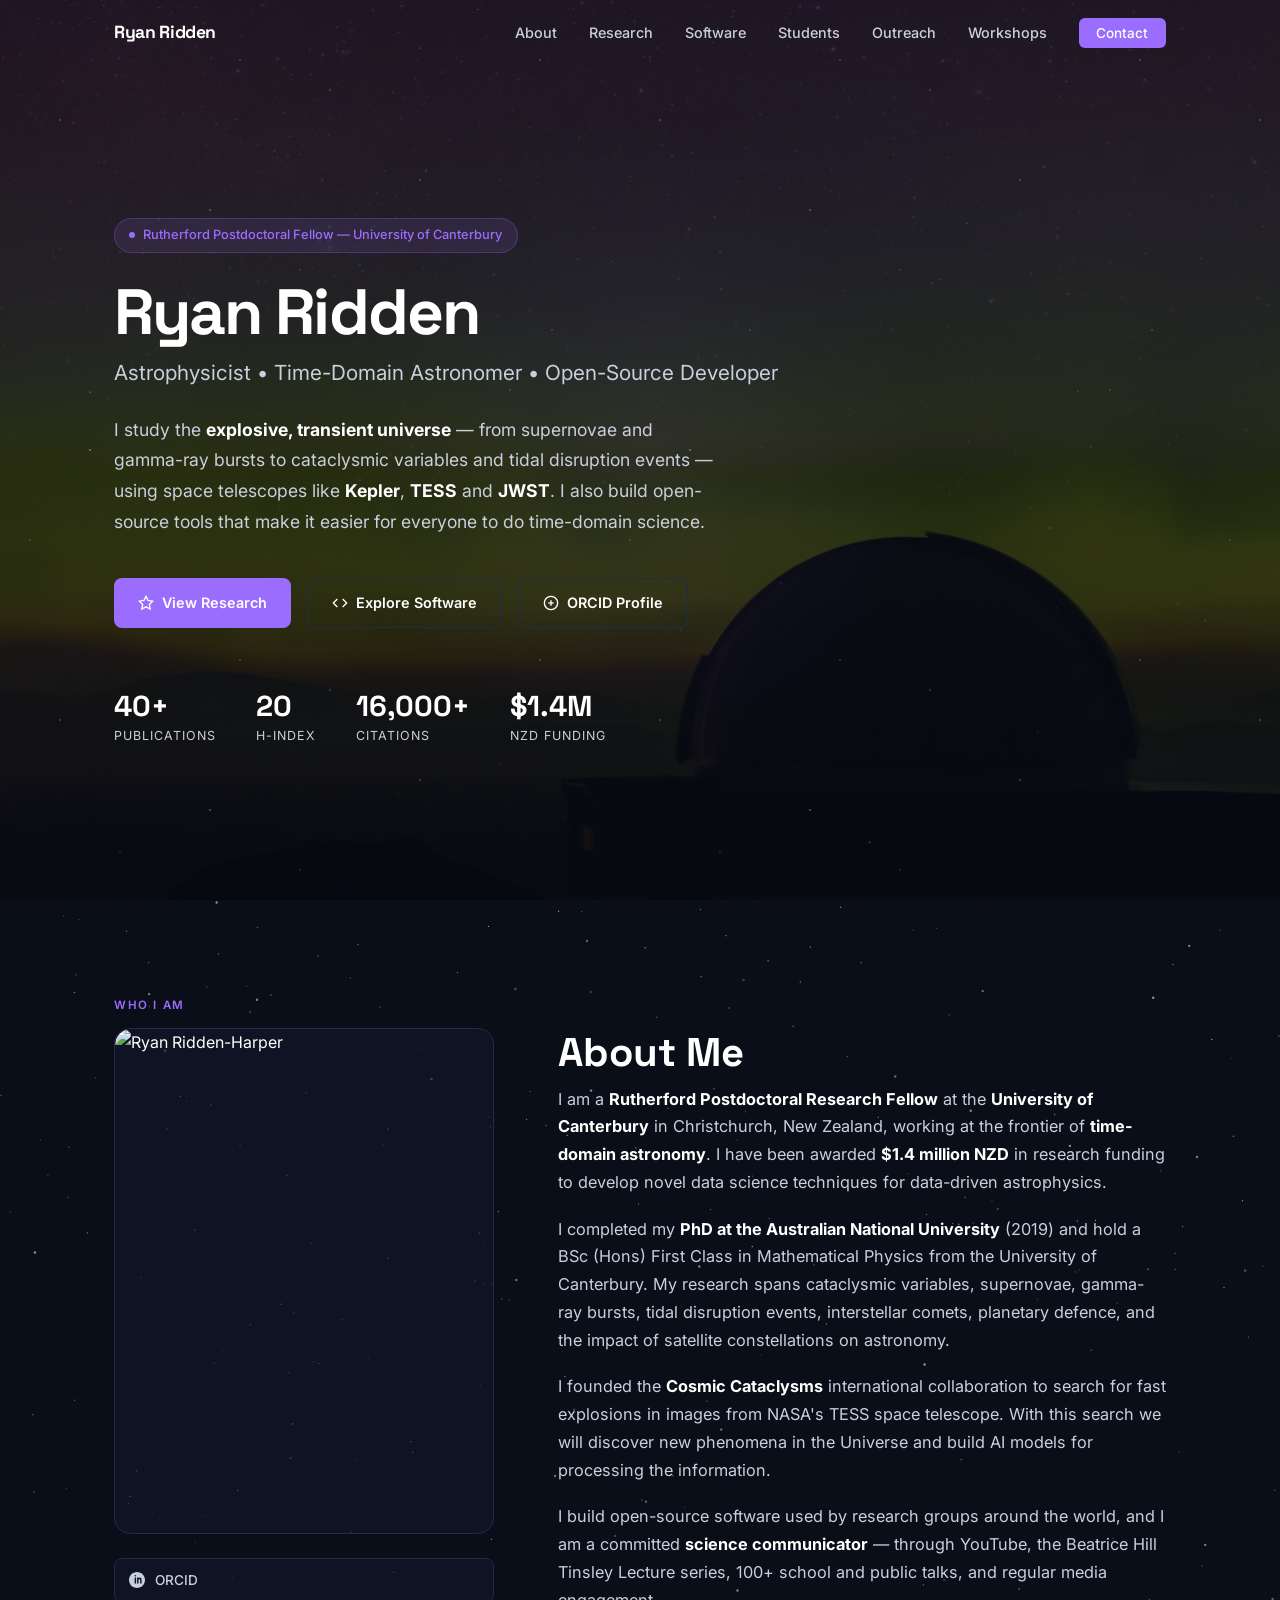
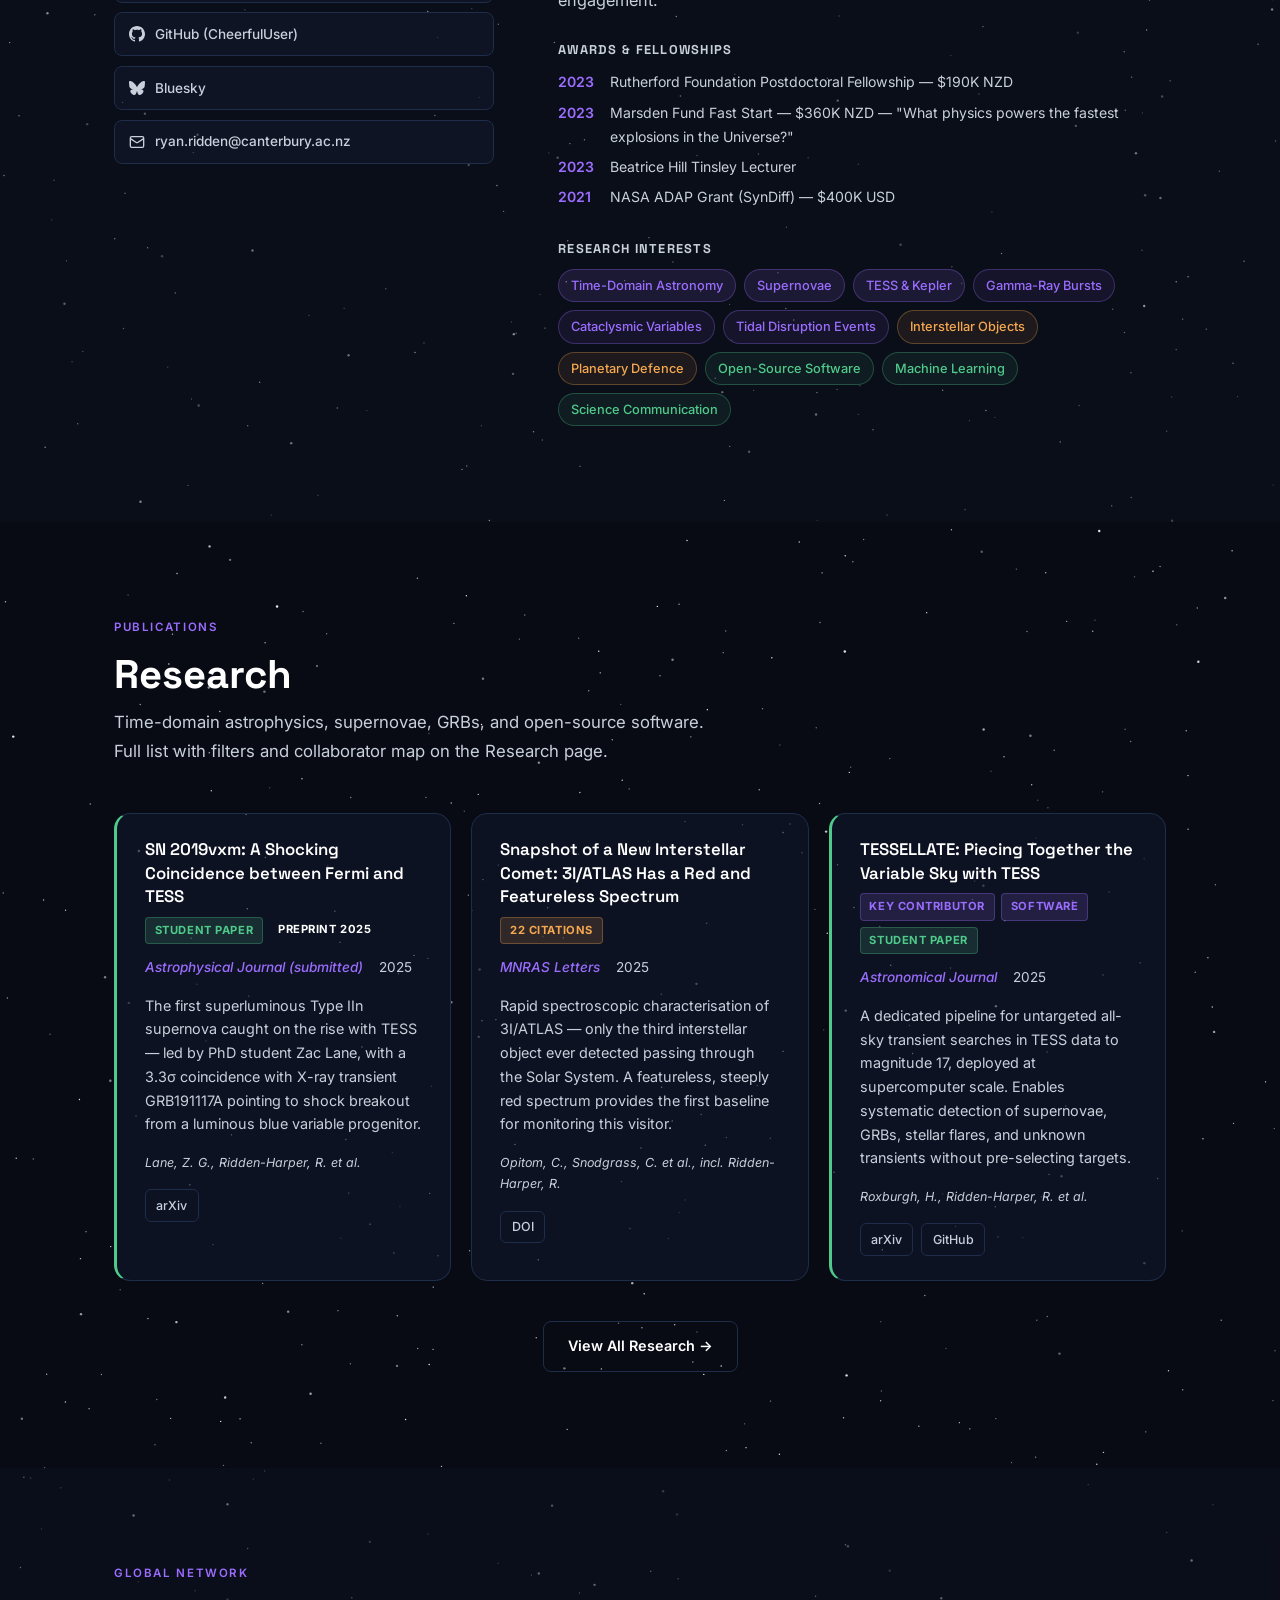
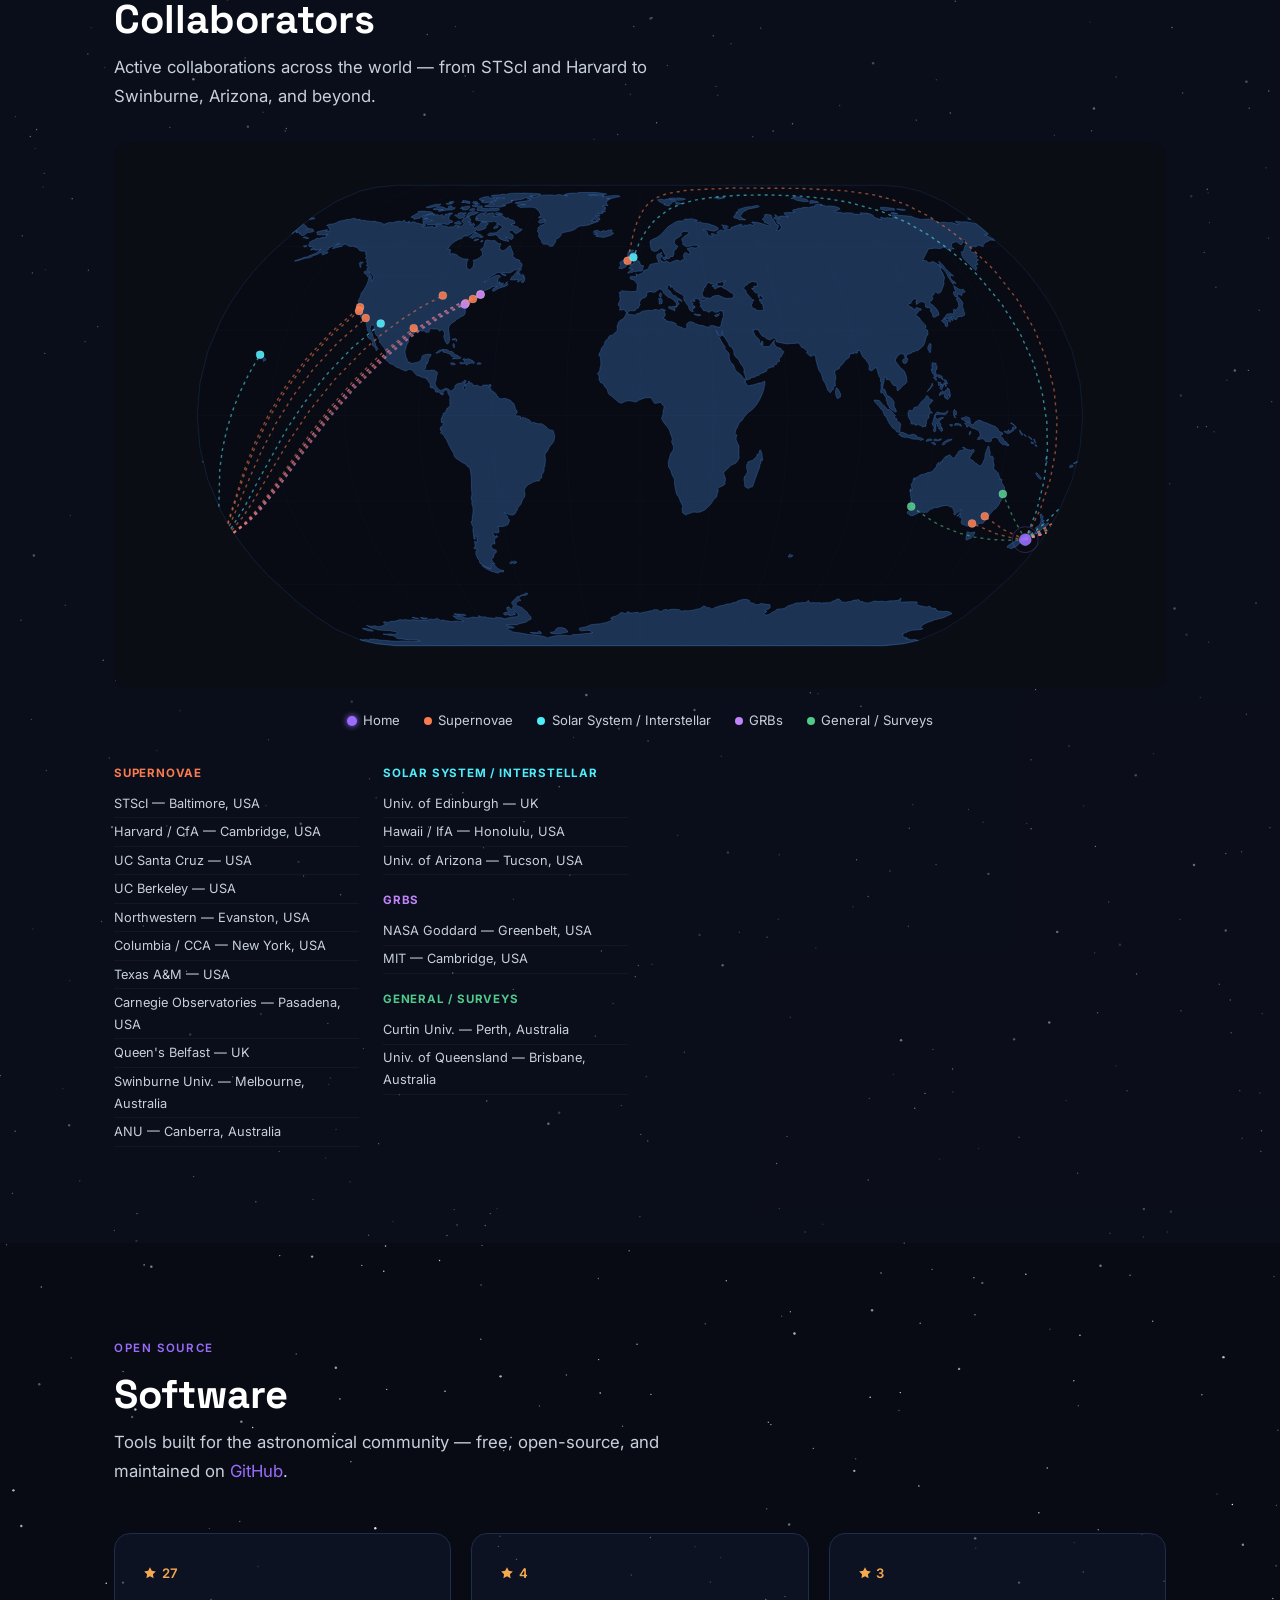
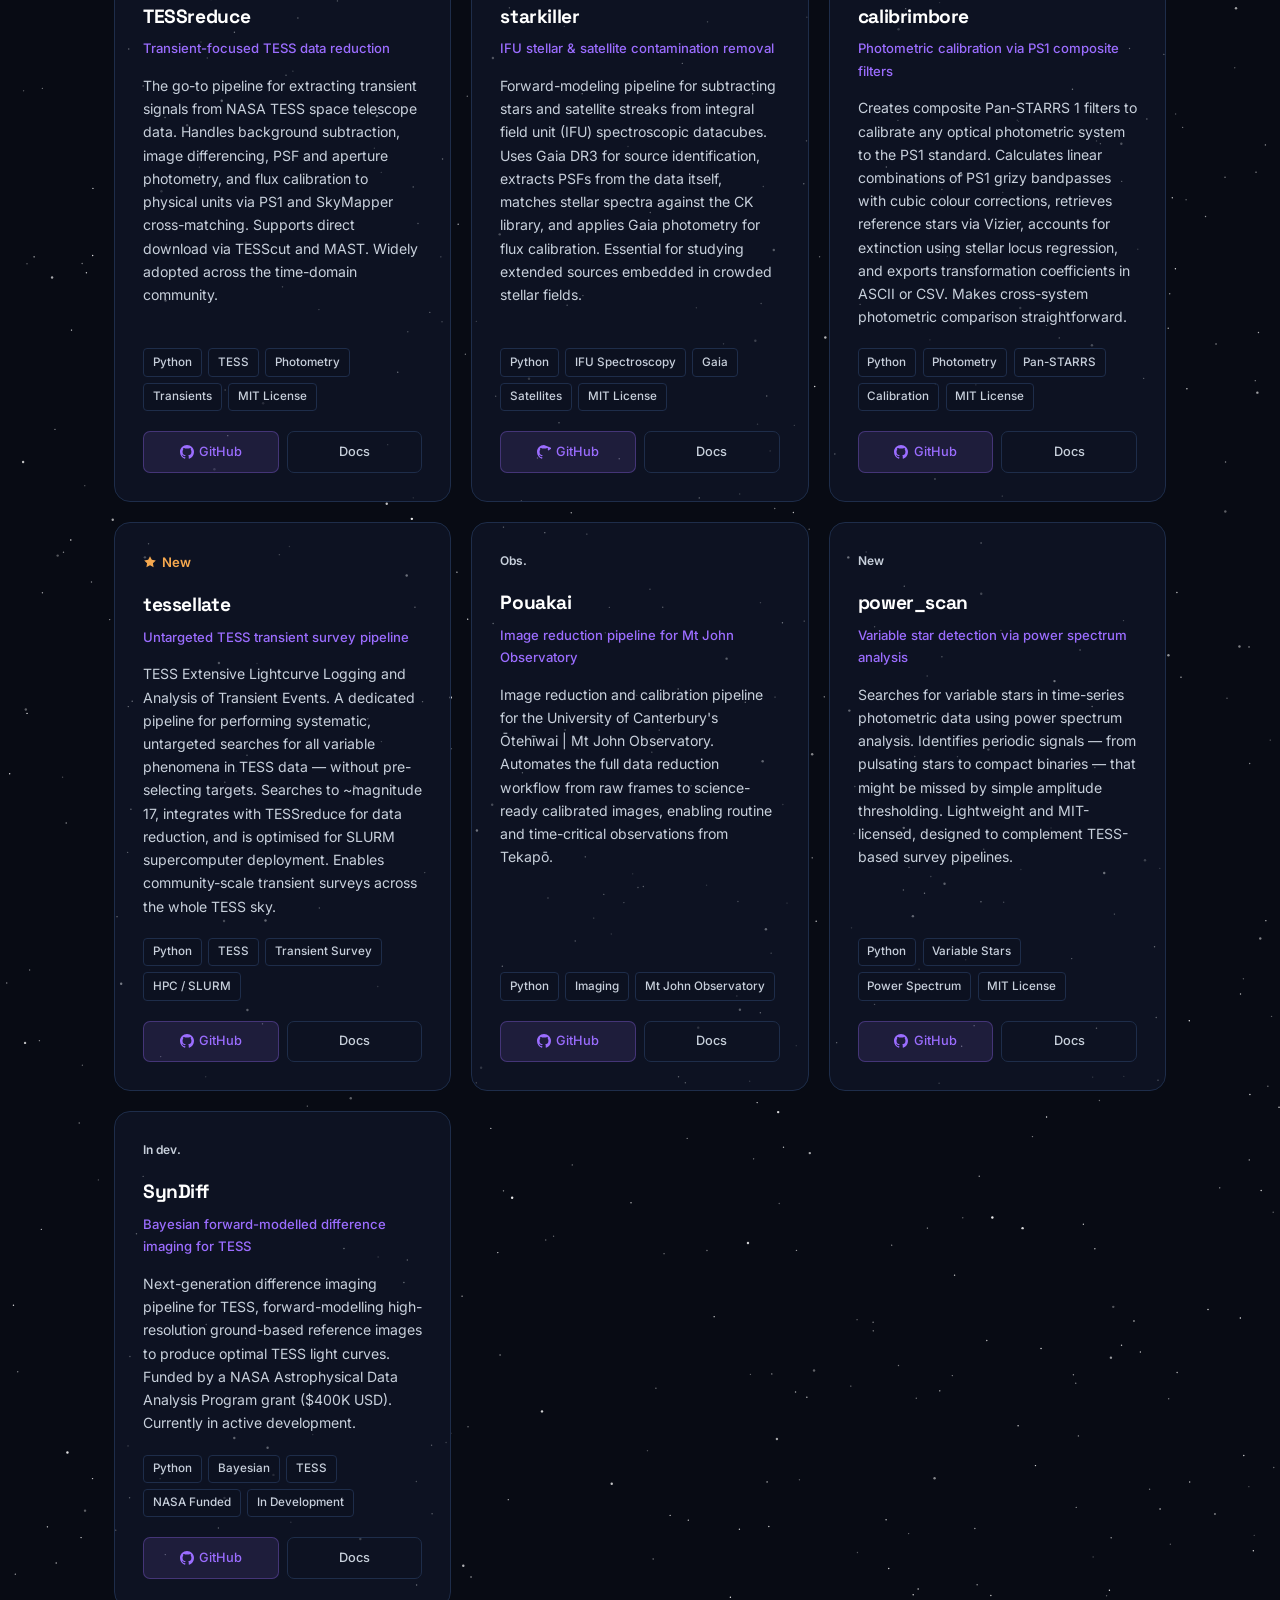
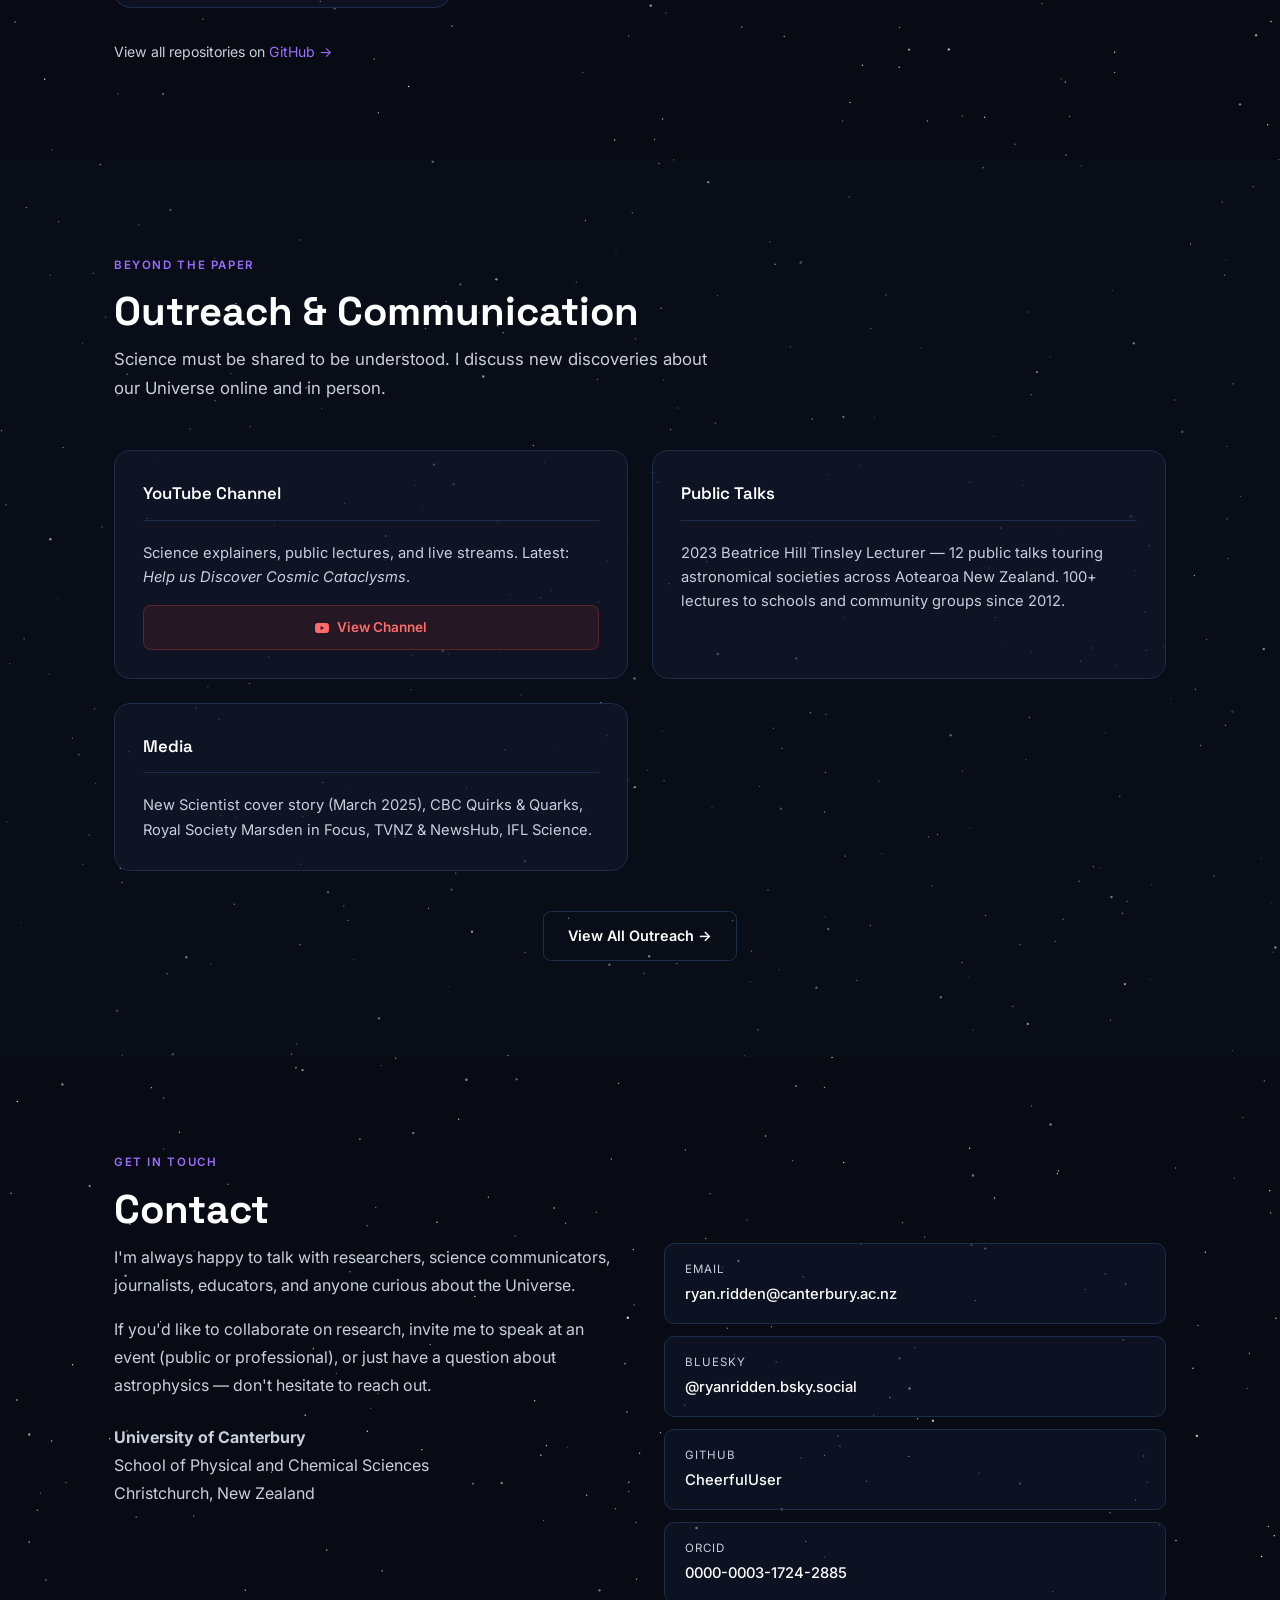
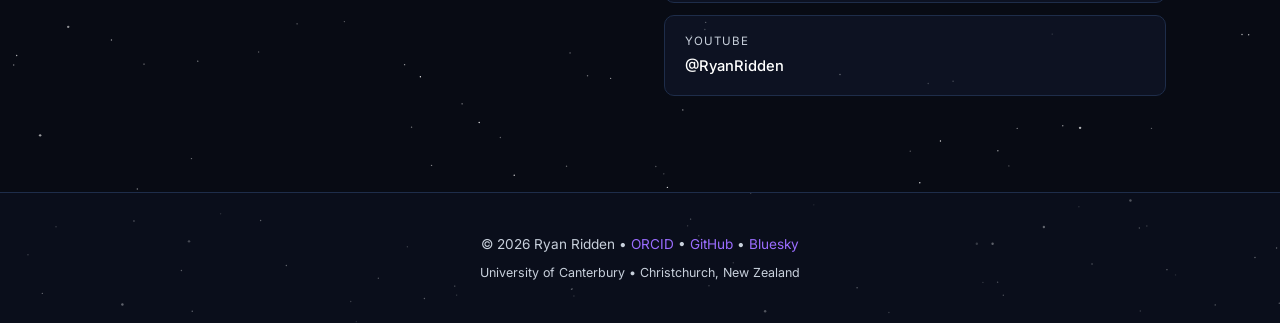
==== index.html @ 6bbf151e "update path for tessellate" ====
<!DOCTYPE html>
<html lang="en">
<head>
    <meta charset="UTF-8">
    <meta name="viewport" content="width=device-width, initial-scale=1.0">
    <meta name="description" content="Ryan Ridden — Astrophysicist at the University of Canterbury specialising in time-domain astronomy, supernovae, and open-source astronomical software.">
    <title>Ryan Ridden | Astrophysicist</title>
    <link rel="preconnect" href="https://fonts.googleapis.com">
    <link rel="preconnect" href="https://fonts.gstatic.com" crossorigin>
    <link href="https://fonts.googleapis.com/css2?family=Inter:wght@300;400;500;600;700&family=Space+Grotesk:wght@400;500;600;700&display=swap" rel="stylesheet">
    <link rel="stylesheet" href="css/style.css">
</head>
<body>

<!-- ======================================================
     NAVIGATION
====================================================== -->
<nav id="navbar">
    <div class="nav-inner">
        <a href="#hero" class="nav-logo">Ryan <span>Ridden</span></a>
        <ul class="nav-links" id="navLinks">
            <li><a href="#about">About</a></li>
            <li><a href="research.html">Research</a></li>
            <li><a href="#software">Software</a></li>
            <li><a href="students.html">Students</a></li>
            <li><a href="outreach.html">Outreach</a></li>
            <li><a href="workshops.html">Workshops</a></li>
            <li><a href="#contact" class="nav-cta">Contact</a></li>
        </ul>
        <button class="nav-toggle" id="navToggle" aria-label="Toggle menu">
            <span></span><span></span><span></span>
        </button>
    </div>
</nav>

<!-- ======================================================
     HERO
====================================================== -->
<section id="hero">
    <div class="hero-bg-image" style="background-image:url('assets/DSC_0866.jpg');"></div>
    <div class="stars"></div>
    <div class="hero-glow"></div>
    <div class="hero-content container">
        <div class="hero-badge">Rutherford Postdoctoral Fellow &mdash; University of Canterbury</div>
        <h1 class="hero-name">Ryan <span class="highlight">Ridden</span></h1>
        <p class="hero-title">Astrophysicist &bull; Time-Domain Astronomer &bull; Open-Source Developer</p>
        <p class="hero-description">
            I study the <strong>explosive, transient universe</strong> — from supernovae and gamma-ray bursts
            to cataclysmic variables and tidal disruption events — using space telescopes like
            <strong>Kepler</strong>, <strong>TESS</strong> and <strong>JWST</strong>. I also build open-source tools that make
            it easier for everyone to do time-domain science.
        </p>
        <div class="hero-actions">
            <a href="research.html" class="btn btn-primary">
                <svg width="16" height="16" viewBox="0 0 24 24" fill="none" stroke="currentColor" stroke-width="2"><path d="M12 2l3.09 6.26L22 9.27l-5 4.87 1.18 6.88L12 17.77l-6.18 3.25L7 14.14 2 9.27l6.91-1.01L12 2z"/></svg>
                View Research
            </a>
            <a href="#software" class="btn btn-outline">
                <svg width="16" height="16" viewBox="0 0 24 24" fill="none" stroke="currentColor" stroke-width="2"><polyline points="16 18 22 12 16 6"/><polyline points="8 6 2 12 8 18"/></svg>
                Explore Software
            </a>
            <a href="https://orcid.org/0000-0003-1724-2885" target="_blank" rel="noopener" class="btn btn-outline">
                <svg width="16" height="16" viewBox="0 0 24 24" fill="none" stroke="currentColor" stroke-width="2"><circle cx="12" cy="12" r="10"/><line x1="12" y1="8" x2="12" y2="16"/><line x1="8" y1="12" x2="16" y2="12"/></svg>
                ORCID Profile
            </a>
        </div>
        <div class="hero-stats">
            <div class="stat">
                <span class="stat-value">40+</span>
                <span class="stat-label">Publications</span>
            </div>
            <div class="stat">
                <span class="stat-value">20</span>
                <span class="stat-label">h-index</span>
            </div>
            <div class="stat">
                <span class="stat-value">16,000+</span>
                <span class="stat-label">Citations</span>
            </div>
            <div class="stat">
                <span class="stat-value">$1.4M</span>
                <span class="stat-label">NZD Funding</span>
            </div>
        </div>
    </div>
</section>

<!-- ======================================================
     ABOUT
====================================================== -->
<section id="about">
    <div class="container">
        <div class="section-label">Who I Am</div>
        <div class="about-grid">
            <div class="about-photo-block">
                <div class="about-photo">
                    <img src="assets/ryan.jpg" alt="Ryan Ridden-Harper">
                </div>
                <div class="about-links">
                    <a href="https://orcid.org/0000-0003-1724-2885" target="_blank" rel="noopener" class="about-link">
                        <svg width="16" height="16" viewBox="0 0 24 24" fill="currentColor"><path d="M12 0C5.372 0 0 5.372 0 12s5.372 12 12 12 12-5.372 12-12S18.628 0 12 0zm-1.374 17.188H8.462V8.25h2.164v8.938zm-1.082-10.29c-.692 0-1.254-.562-1.254-1.254s.562-1.254 1.254-1.254 1.254.562 1.254 1.254-.562 1.254-1.254 1.254zm9.33 10.29h-2.163V12.75c0-.808-.016-1.848-1.126-1.848-1.127 0-1.3.88-1.3 1.788v4.498h-2.163V8.25h2.077v1.22h.03c.289-.547.997-1.124 2.051-1.124 2.194 0 2.598 1.445 2.598 3.324v5.518z"/></svg>
                        ORCID
                    </a>
                    <a href="https://github.com/CheerfulUser" target="_blank" rel="noopener" class="about-link">
                        <svg width="16" height="16" viewBox="0 0 24 24" fill="currentColor"><path d="M12 0C5.37 0 0 5.37 0 12c0 5.3 3.438 9.8 8.205 11.387.6.113.82-.258.82-.577 0-.285-.01-1.04-.015-2.04-3.338.724-4.042-1.61-4.042-1.61-.546-1.387-1.333-1.756-1.333-1.756-1.09-.745.083-.729.083-.729 1.205.084 1.838 1.236 1.838 1.236 1.07 1.835 2.809 1.305 3.495.998.108-.776.417-1.305.76-1.605-2.665-.3-5.466-1.332-5.466-5.93 0-1.31.465-2.38 1.235-3.22-.135-.303-.54-1.523.105-3.176 0 0 1.005-.322 3.3 1.23.96-.267 1.98-.399 3-.405 1.02.006 2.04.138 3 .405 2.28-1.552 3.285-1.23 3.285-1.23.645 1.653.24 2.873.12 3.176.765.84 1.23 1.91 1.23 3.22 0 4.61-2.805 5.625-5.475 5.92.42.36.81 1.096.81 2.22 0 1.606-.015 2.896-.015 3.286 0 .315.21.69.825.57C20.565 21.795 24 17.295 24 12c0-6.63-5.37-12-12-12z"/></svg>
                        GitHub (CheerfulUser)
                    </a>
                    <a href="https://bsky.app/profile/ryanridden.bsky.social" target="_blank" rel="noopener" class="about-link">
                        <svg width="16" height="16" viewBox="0 0 24 24" fill="currentColor"><path d="M12 10.8c-1.087-2.114-4.046-6.053-6.798-7.995C2.566.944 1.561 1.266.902 1.565.139 1.908 0 3.08 0 3.768c0 .69.378 5.65.624 6.479.815 2.736 3.713 3.66 6.383 3.364.136-.02.275-.039.415-.056-.138.022-.276.04-.415.056-3.912.58-7.387 2.005-2.83 7.078 5.013 5.19 6.87-1.113 7.823-4.308.953 3.195 2.05 9.271 7.733 4.308 4.267-4.308 1.172-6.498-2.74-7.078a8.741 8.741 0 0 1-.415-.056c.14.017.279.036.415.056 2.67.297 5.568-.628 6.383-3.364.246-.828.624-5.79.624-6.478 0-.69-.139-1.861-.902-2.204-.659-.298-1.664-.62-4.3 1.24C16.046 4.748 13.087 8.687 12 10.8z"/></svg>
                        Bluesky
                    </a>
                    <a href="mailto:ryan.ridden@canterbury.ac.nz" class="about-link">
                        <svg width="16" height="16" viewBox="0 0 24 24" fill="none" stroke="currentColor" stroke-width="2"><rect x="2" y="4" width="20" height="16" rx="2"/><path d="m22 7-8.97 5.7a1.94 1.94 0 0 1-2.06 0L2 7"/></svg>
                        ryan.ridden@canterbury.ac.nz
                    </a>
                </div>
            </div>

            <div class="about-bio">
                <h2 class="section-title">About Me</h2>
                <p>
                    I am a <strong>Rutherford Postdoctoral Research Fellow</strong> at the
                    <strong>University of Canterbury</strong> in Christchurch, New Zealand, working at the frontier of
                    <strong>time-domain astronomy</strong>. I have been awarded <strong>$1.4 million NZD</strong> in
                    research funding to develop novel data science techniques for data-driven astrophysics.
                </p>
                <p>
                    I completed my <strong>PhD at the Australian National University</strong> (2019) and hold a
                    BSc (Hons) First Class in Mathematical Physics from the University of Canterbury.
                    My research spans cataclysmic variables, supernovae, gamma-ray bursts, tidal disruption events,
                    interstellar comets, planetary defence, and the impact of satellite constellations on astronomy.
                </p>
                <p>
                    I founded the <strong>Cosmic Cataclysms</strong> international collaboration to search for fast explosions in images from NASA's TESS space telescope. With this search we will discover new phenomena in the Universe and build AI models for processing the information.
                </p>
                <p>
                    I build open-source software used by research groups around the world, and I am a committed
                    <strong>science communicator</strong> — through YouTube, the Beatrice Hill Tinsley Lecture series,
                    100+ school and public talks, and regular media engagement.
                </p>

                <div class="about-awards" style="margin-top:1.75rem; margin-bottom:1.75rem;">
                    <h3 style="font-size:0.8rem; text-transform:uppercase; letter-spacing:0.1em; color:var(--muted); margin-bottom:0.75rem;">Awards &amp; Fellowships</h3>
                    <div style="display:flex; flex-direction:column; gap:0.4rem;">
                        <div style="display:flex; gap:0.75rem; align-items:baseline; font-size:0.88rem;">
                            <span style="color:var(--accent); font-weight:600; min-width:2.5rem;">2023</span>
                            <span style="color:var(--muted);">Rutherford Foundation Postdoctoral Fellowship &mdash; $190K NZD</span>
                        </div>
                        <div style="display:flex; gap:0.75rem; align-items:baseline; font-size:0.88rem;">
                            <span style="color:var(--accent); font-weight:600; min-width:2.5rem;">2023</span>
                            <span style="color:var(--muted);">Marsden Fund Fast Start &mdash; $360K NZD &mdash; "What physics powers the fastest explosions in the Universe?"</span>
                        </div>
                        <div style="display:flex; gap:0.75rem; align-items:baseline; font-size:0.88rem;">
                            <span style="color:var(--accent); font-weight:600; min-width:2.5rem;">2023</span>
                            <span style="color:var(--muted);">Beatrice Hill Tinsley Lecturer</span>
                        </div>
                        <div style="display:flex; gap:0.75rem; align-items:baseline; font-size:0.88rem;">
                            <span style="color:var(--accent); font-weight:600; min-width:2.5rem;">2021</span>
                            <span style="color:var(--muted);">NASA ADAP Grant (SynDiff) &mdash; $400K USD</span>
                        </div>
                    </div>
                </div>

                <div class="about-interests">
                    <h3>Research Interests</h3>
                    <div class="tags">
                        <span class="tag tag-blue">Time-Domain Astronomy</span>
                        <span class="tag tag-blue">Supernovae</span>
                        <span class="tag tag-blue">TESS &amp; Kepler</span>
                        <span class="tag tag-purple">Gamma-Ray Bursts</span>
                        <span class="tag tag-purple">Cataclysmic Variables</span>
                        <span class="tag tag-purple">Tidal Disruption Events</span>
                        <span class="tag tag-gold">Interstellar Objects</span>
                        <span class="tag tag-gold">Planetary Defence</span>
                        <span class="tag tag-green">Open-Source Software</span>
                        <span class="tag tag-green">Machine Learning</span>
                        <span class="tag tag-green">Science Communication</span>
                    </div>
                </div>
            </div>
        </div>
    </div>
</section>

<!-- ======================================================
     RESEARCH
====================================================== -->
<section id="research">
    <div class="container">
        <div class="section-label">Publications</div>
        <h2 class="section-title">Research</h2>
        <p class="section-subtitle">
            Time-domain astrophysics, supernovae, GRBs, and open-source software.
            Full list with filters and collaborator map on the Research page.
        </p>

        <div class="recent-pub-teaser">

            <!-- SN 2019vxm -->
            <div class="pub-card" data-category="supernovae grb student" data-year="2025" data-citations="0" data-journal="Astrophysical Journal" data-student="true">
                <div class="pub-header">
                    <h3 class="pub-title">SN 2019vxm: A Shocking Coincidence between Fermi and TESS</h3>
                    <div class="pub-badges">
                        <span class="badge badge-student">Student Paper</span>
                        <span class="badge badge-new">Preprint 2025</span>
                    </div>
                </div>
                <div class="pub-meta">
                    <span class="pub-journal">Astrophysical Journal (submitted)</span>
                    <span class="pub-year">2025</span>
                </div>
                <p class="pub-summary">The first superluminous Type IIn supernova caught on the rise with TESS — led by PhD student Zac Lane, with a 3.3&sigma; coincidence with X-ray transient GRB191117A pointing to shock breakout from a luminous blue variable progenitor.</p>
                <div class="pub-footer">
                    <span class="pub-authors">Lane, Z. G., Ridden-Harper, R. et al.</span>
                    <div class="pub-links"><a href="https://arxiv.org/abs/2511.15975" target="_blank" rel="noopener" class="pub-link">arXiv</a></div>
                </div>
            </div>

            <!-- 3I/ATLAS -->
            <div class="pub-card" data-category="solar-system" data-year="2025" data-citations="22" data-journal="Monthly Notices of the Royal Astronomical Society Letters">
                <div class="pub-header">
                    <h3 class="pub-title">Snapshot of a New Interstellar Comet: 3I/ATLAS Has a Red and Featureless Spectrum</h3>
                    <div class="pub-badges"><span class="badge badge-hot">22 Citations</span></div>
                </div>
                <div class="pub-meta">
                    <span class="pub-journal">MNRAS Letters</span>
                    <span class="pub-year">2025</span>
                </div>
                <p class="pub-summary">Rapid spectroscopic characterisation of 3I/ATLAS — only the third interstellar object ever detected passing through the Solar System. A featureless, steeply red spectrum provides the first baseline for monitoring this visitor.</p>
                <div class="pub-footer">
                    <span class="pub-authors">Opitom, C., Snodgrass, C. et al., incl. Ridden-Harper, R.</span>
                    <div class="pub-links"><a href="https://doi.org/10.1093/mnrasl/slaf085" target="_blank" rel="noopener" class="pub-link">DOI</a></div>
                </div>
            </div>

            <!-- TESSELLATE -->
            <div class="pub-card" data-category="software lead student" data-year="2025" data-citations="1" data-journal="Astronomical Journal" data-student="true">
                <div class="pub-header">
                    <h3 class="pub-title">TESSELLATE: Piecing Together the Variable Sky with TESS</h3>
                    <div class="pub-badges">
                        <span class="badge badge-lead">Key Contributor</span>
                        <span class="badge badge-software">Software</span>
                        <span class="badge badge-student">Student Paper</span>
                    </div>
                </div>
                <div class="pub-meta">
                    <span class="pub-journal">Astronomical Journal</span>
                    <span class="pub-year">2025</span>
                </div>
                <p class="pub-summary">A dedicated pipeline for untargeted all-sky transient searches in TESS data to magnitude 17, deployed at supercomputer scale. Enables systematic detection of supernovae, GRBs, stellar flares, and unknown transients without pre-selecting targets.</p>
                <div class="pub-footer">
                    <span class="pub-authors">Roxburgh, H., Ridden-Harper, R. et al.</span>
                    <div class="pub-links">
                        <a href="https://arxiv.org/abs/2501.07492" target="_blank" rel="noopener" class="pub-link">arXiv</a>
                        <a href="https://github.com/rhoxu/TESSELLATE" target="_blank" rel="noopener" class="pub-link">GitHub</a>
                    </div>
                </div>
            </div>

        </div>

        <div style="text-align:center; margin-top:2.5rem;">
            <a href="research.html" class="btn btn-outline">
                View All Research &rarr;
            </a>
        </div>
    </div>
</section>

<!-- ======================================================
     COLLABORATOR MAP
====================================================== -->
<section id="collaborators" style="background: var(--surface);">
    <div class="container">
        <div class="section-label">Global Network</div>
        <h2 class="section-title">Collaborators</h2>
        <p class="section-subtitle" style="margin-bottom:2rem;">
            Active collaborations across the world — from STScI and Harvard to Swinburne, Arizona, and beyond.
        </p>
        <div class="collab-map-wrap">
            <svg id="collabMap" style="width:100%; height:auto; display:block; border-radius:var(--radius-lg); background:var(--bg);"></svg>
        </div>
        <!-- Legend -->
        <div class="collab-legend" style="display:flex; flex-wrap:wrap; gap:0.6rem 1.5rem; margin-top:1.25rem; justify-content:center;">
            <span style="display:flex; align-items:center; gap:0.4rem; font-size:0.82rem; color:var(--muted);">
                <span style="width:10px; height:10px; border-radius:50%; background:#9b6dff; display:inline-block; box-shadow:0 0 6px #9b6dff;"></span> Home
            </span>
            <span style="display:flex; align-items:center; gap:0.4rem; font-size:0.82rem; color:var(--muted);">
                <span style="width:8px; height:8px; border-radius:50%; background:#f97b4f; display:inline-block;"></span> Supernovae
            </span>
            <span style="display:flex; align-items:center; gap:0.4rem; font-size:0.82rem; color:var(--muted);">
                <span style="width:8px; height:8px; border-radius:50%; background:#4fecf9; display:inline-block;"></span> Solar System / Interstellar
            </span>
            <span style="display:flex; align-items:center; gap:0.4rem; font-size:0.82rem; color:var(--muted);">
                <span style="width:8px; height:8px; border-radius:50%; background:#c084fc; display:inline-block;"></span> GRBs
            </span>
            <span style="display:flex; align-items:center; gap:0.4rem; font-size:0.82rem; color:var(--muted);">
                <span style="width:8px; height:8px; border-radius:50%; background:#4fca8b; display:inline-block;"></span> General / Surveys
            </span>
        </div>

        <!-- Institution list -->
        <div class="collab-inst-grid" style="margin-top:2rem; display:grid; grid-template-columns:repeat(auto-fill,minmax(220px,1fr)); gap:0.5rem 1.5rem;">
            <div class="collab-inst-group">
                <div class="collab-inst-heading" style="color:#f97b4f;">Supernovae</div>
                <ul class="collab-inst-list">
                    <li>STScI &mdash; Baltimore, USA</li>
                    <li>Harvard / CfA &mdash; Cambridge, USA</li>
                    <li>UC Santa Cruz &mdash; USA</li>
                    <li>UC Berkeley &mdash; USA</li>
                    <li>Northwestern &mdash; Evanston, USA</li>
                    <li>Columbia / CCA &mdash; New York, USA</li>
                    <li>Texas A&amp;M &mdash; USA</li>
                    <li>Carnegie Observatories &mdash; Pasadena, USA</li>
                    <li>Queen's Belfast &mdash; UK</li>
                    <li>Swinburne Univ. &mdash; Melbourne, Australia</li>
                    <li>ANU &mdash; Canberra, Australia</li>
                </ul>
            </div>
            <div class="collab-inst-group">
                <div class="collab-inst-heading" style="color:#4fecf9;">Solar System / Interstellar</div>
                <ul class="collab-inst-list">
                    <li>Univ. of Edinburgh &mdash; UK</li>
                    <li>Hawaii / IfA &mdash; Honolulu, USA</li>
                    <li>Univ. of Arizona &mdash; Tucson, USA</li>
                </ul>
                <div class="collab-inst-heading" style="color:#c084fc; margin-top:1rem;">GRBs</div>
                <ul class="collab-inst-list">
                    <li>NASA Goddard &mdash; Greenbelt, USA</li>
                    <li>MIT &mdash; Cambridge, USA</li>
                </ul>
                <div class="collab-inst-heading" style="color:#4fca8b; margin-top:1rem;">General / Surveys</div>
                <ul class="collab-inst-list">
                    <li>Curtin Univ. &mdash; Perth, Australia</li>
                    <li>Univ. of Queensland &mdash; Brisbane, Australia</li>
                </ul>
            </div>
        </div>
    </div>
</section>

<!-- ======================================================
     SOFTWARE
====================================================== -->
<section id="software">
    <div class="container">
        <div class="section-label">Open Source</div>
        <h2 class="section-title">Software</h2>
        <p class="section-subtitle">
            Tools built for the astronomical community — free, open-source, and maintained on
            <a href="https://github.com/CheerfulUser" target="_blank" rel="noopener">GitHub</a>.
        </p>

        <div class="software-grid">

            <!-- TESSreduce -->
            <div class="sw-card">
                <div class="sw-header">                    <div class="sw-stars">
                        <svg width="14" height="14" viewBox="0 0 24 24" fill="currentColor"><path d="M12 2l3.09 6.26L22 9.27l-5 4.87 1.18 6.88L12 17.77l-6.18 3.25L7 14.14 2 9.27l6.91-1.01L12 2z"/></svg>
                        27
                    </div>
                </div>
                <div class="sw-name">TESSreduce</div>
                <div class="sw-tagline">Transient-focused TESS data reduction</div>
                <p class="sw-description">
                    The go-to pipeline for extracting transient signals from NASA TESS space telescope data.
                    Handles background subtraction, image differencing, PSF and aperture photometry,
                    and flux calibration to physical units via PS1 and SkyMapper cross-matching.
                    Supports direct download via TESScut and MAST. Widely adopted across the
                    time-domain community.
                </p>
                <div class="sw-tags">
                    <span class="sw-tag">Python</span>
                    <span class="sw-tag">TESS</span>
                    <span class="sw-tag">Photometry</span>
                    <span class="sw-tag">Transients</span>
                    <span class="sw-tag">MIT License</span>
                </div>
                <div class="sw-footer">
                    <a href="https://github.com/CheerfulUser/TESSreduce" target="_blank" rel="noopener" class="sw-btn sw-btn-primary">
                        <svg width="14" height="14" viewBox="0 0 24 24" fill="currentColor"><path d="M12 0C5.37 0 0 5.37 0 12c0 5.3 3.438 9.8 8.205 11.387.6.113.82-.258.82-.577 0-.285-.01-1.04-.015-2.04-3.338.724-4.042-1.61-4.042-1.61-.546-1.387-1.333-1.756-1.333-1.756-1.09-.745.083-.729.083-.729 1.205.084 1.838 1.236 1.838 1.236 1.07 1.835 2.809 1.305 3.495.998.108-.776.417-1.305.76-1.605-2.665-.3-5.466-1.332-5.466-5.93 0-1.31.465-2.38 1.235-3.22-.135-.303-.54-1.523.105-3.176 0 0 1.005-.322 3.3 1.23.96-.267 1.98-.399 3-.405 1.02.006 2.04.138 3 .405 2.28-1.552 3.285-1.23 3.285-1.23.645 1.653.24 2.873.12 3.176.765.84 1.23 1.91 1.23 3.22 0 4.61-2.805 5.625-5.475 5.92.42.36.81 1.096.81 2.22 0 1.606-.015 2.896-.015 3.286 0 .315.21.69.825.57C20.565 21.795 24 17.295 24 12c0-6.63-5.37-12-12-12z"/></svg>
                        GitHub
                    </a>
                    <a href="https://github.com/CheerfulUser/TESSreduce#readme" target="_blank" rel="noopener" class="sw-btn">Docs</a>
                </div>
            </div>

            <!-- starkiller -->
            <div class="sw-card">
                <div class="sw-header">                    <div class="sw-stars">
                        <svg width="14" height="14" viewBox="0 0 24 24" fill="currentColor"><path d="M12 2l3.09 6.26L22 9.27l-5 4.87 1.18 6.88L12 17.77l-6.18 3.25L7 14.14 2 9.27l6.91-1.01L12 2z"/></svg>
                        4
                    </div>
                </div>
                <div class="sw-name">starkiller</div>
                <div class="sw-tagline">IFU stellar &amp; satellite contamination removal</div>
                <p class="sw-description">
                    Forward-modeling pipeline for subtracting stars and satellite streaks from
                    integral field unit (IFU) spectroscopic datacubes. Uses Gaia DR3 for source
                    identification, extracts PSFs from the data itself, matches stellar spectra
                    against the CK library, and applies Gaia photometry for flux calibration.
                    Essential for studying extended sources embedded in crowded stellar fields.
                </p>
                <div class="sw-tags">
                    <span class="sw-tag">Python</span>
                    <span class="sw-tag">IFU Spectroscopy</span>
                    <span class="sw-tag">Gaia</span>
                    <span class="sw-tag">Satellites</span>
                    <span class="sw-tag">MIT License</span>
                </div>
                <div class="sw-footer">
                    <a href="https://github.com/CheerfulUser/starkiller" target="_blank" rel="noopener" class="sw-btn sw-btn-primary">
                        <svg width="14" height="14" viewBox="0 0 24 24" fill="currentColor"><path d="M12 0C5.37 0 0 5.37 0 12c0 5.3 3.438 9.8 8.205 11.387.6.113.82-.258.82-.577 0-.285-.01-1.04-.015-2.04-3.338.724-4.042-1.61-4.042-1.61-.546-1.387-1.333-1.756-1.333-1.756-1.09-.745.083-.729.083-.729 1.205.084 1.838 1.236 1.838 1.236 1.07 1.835 2.809 1.305 3.495.998.108-.776.417-1.305.76-1.605-2.665-.3-5.466-1.332-5.466-5.93 0-1.31.465-2.38 1.235-3.22-.135-.303-.54-1.523.105-3.176 0 0 1.005-.322 3.3 1.23.96-.267 1.98-.399 3-.405 1.02.006 2.04.138 3 .405 2.28-1.552 3.285-1.23 3.285-1.23.645 1.653.24 2.873.12 3.176.765.84 1.23 1.91 3.22 0 4.61-2.805 5.625-5.475 5.92.42.36.81 1.096.81 2.22 0 1.606-.015 2.896-.015 3.286 0 .315.21.69.825.57C20.565 21.795 24 17.295 24 12c0-6.63-5.37-12-12-12z"/></svg>
                        GitHub
                    </a>
                    <a href="https://github.com/CheerfulUser/starkiller#readme" target="_blank" rel="noopener" class="sw-btn">Docs</a>
                </div>
            </div>

            <!-- calibrimbore -->

            <div class="sw-card">
                <div class="sw-header">                    <div class="sw-stars">
                        <svg width="14" height="14" viewBox="0 0 24 24" fill="currentColor"><path d="M12 2l3.09 6.26L22 9.27l-5 4.87 1.18 6.88L12 17.77l-6.18 3.25L7 14.14 2 9.27l6.91-1.01L12 2z"/></svg>
                        3
                    </div>
                </div>
                <div class="sw-name">calibrimbore</div>
                <div class="sw-tagline">Photometric calibration via PS1 composite filters</div>
                <p class="sw-description">
                    Creates composite Pan-STARRS 1 filters to calibrate any optical photometric
                    system to the PS1 standard. Calculates linear combinations of PS1 grizy
                    bandpasses with cubic colour corrections, retrieves reference stars via Vizier,
                    accounts for extinction using stellar locus regression, and exports
                    transformation coefficients in ASCII or CSV. Makes cross-system photometric
                    comparison straightforward.
                </p>
                <div class="sw-tags">
                    <span class="sw-tag">Python</span>
                    <span class="sw-tag">Photometry</span>
                    <span class="sw-tag">Pan-STARRS</span>
                    <span class="sw-tag">Calibration</span>
                    <span class="sw-tag">MIT License</span>
                </div>
                <div class="sw-footer">
                    <a href="https://github.com/CheerfulUser/calibrimbore" target="_blank" rel="noopener" class="sw-btn sw-btn-primary">
                        <svg width="14" height="14" viewBox="0 0 24 24" fill="currentColor"><path d="M12 0C5.37 0 0 5.37 0 12c0 5.3 3.438 9.8 8.205 11.387.6.113.82-.258.82-.577 0-.285-.01-1.04-.015-2.04-3.338.724-4.042-1.61-4.042-1.61-.546-1.387-1.333-1.756-1.333-1.756-1.09-.745.083-.729.083-.729 1.205.084 1.838 1.236 1.838 1.236 1.07 1.835 2.809 1.305 3.495.998.108-.776.417-1.305.76-1.605-2.665-.3-5.466-1.332-5.466-5.93 0-1.31.465-2.38 1.235-3.22-.135-.303-.54-1.523.105-3.176 0 0 1.005-.322 3.3 1.23.96-.267 1.98-.399 3-.405 1.02.006 2.04.138 3 .405 2.28-1.552 3.285-1.23 3.285-1.23.645 1.653.24 2.873.12 3.176.765.84 1.23 1.91 1.23 3.22 0 4.61-2.805 5.625-5.475 5.92.42.36.81 1.096.81 2.22 0 1.606-.015 2.896-.015 3.286 0 .315.21.69.825.57C20.565 21.795 24 17.295 24 12c0-6.63-5.37-12-12-12z"/></svg>
                        GitHub
                    </a>
                    <a href="https://github.com/CheerfulUser/calibrimbore#readme" target="_blank" rel="noopener" class="sw-btn">Docs</a>
                </div>
            </div>

            <!-- tessellate -->
            <div class="sw-card">
                <div class="sw-header">                    <div class="sw-stars">
                        <svg width="14" height="14" viewBox="0 0 24 24" fill="currentColor"><path d="M12 2l3.09 6.26L22 9.27l-5 4.87 1.18 6.88L12 17.77l-6.18 3.25L7 14.14 2 9.27l6.91-1.01L12 2z"/></svg>
                        New
                    </div>
                </div>
                <div class="sw-name">tessellate</div>
                <div class="sw-tagline">Untargeted TESS transient survey pipeline</div>
                <p class="sw-description">
                    TESS Extensive Lightcurve Logging and Analysis of Transient Events. A dedicated
                    pipeline for performing systematic, untargeted searches for all variable phenomena
                    in TESS data — without pre-selecting targets. Searches to ~magnitude 17, integrates
                    with TESSreduce for data reduction, and is optimised for SLURM supercomputer
                    deployment. Enables community-scale transient surveys across the whole TESS sky.
                </p>
                <div class="sw-tags">
                    <span class="sw-tag">Python</span>
                    <span class="sw-tag">TESS</span>
                    <span class="sw-tag">Transient Survey</span>
                    <span class="sw-tag">HPC / SLURM</span>
                </div>
                <div class="sw-footer">
                    <a href="https://github.com/rhoxu/TESSELLATE" target="_blank" rel="noopener" class="sw-btn sw-btn-primary">
                        <svg width="14" height="14" viewBox="0 0 24 24" fill="currentColor"><path d="M12 0C5.37 0 0 5.37 0 12c0 5.3 3.438 9.8 8.205 11.387.6.113.82-.258.82-.577 0-.285-.01-1.04-.015-2.04-3.338.724-4.042-1.61-4.042-1.61-.546-1.387-1.333-1.756-1.333-1.756-1.09-.745.083-.729.083-.729 1.205.084 1.838 1.236 1.838 1.236 1.07 1.835 2.809 1.305 3.495.998.108-.776.417-1.305.76-1.605-2.665-.3-5.466-1.332-5.466-5.93 0-1.31.465-2.38 1.235-3.22-.135-.303-.54-1.523.105-3.176 0 0 1.005-.322 3.3 1.23.96-.267 1.98-.399 3-.405 1.02.006 2.04.138 3 .405 2.28-1.552 3.285-1.23 3.285-1.23.645 1.653.24 2.873.12 3.176.765.84 1.23 1.91 1.23 3.22 0 4.61-2.805 5.625-5.475 5.92.42.36.81 1.096.81 2.22 0 1.606-.015 2.896-.015 3.286 0 .315.21.69.825.57C20.565 21.795 24 17.295 24 12c0-6.63-5.37-12-12-12z"/></svg>
                        GitHub
                    </a>
                    <a href="https://github.com/rhoxu/TESSELLATE#readme" target="_blank" rel="noopener" class="sw-btn">Docs</a>
                </div>
            </div>

            <!-- Pouakai -->
            <div class="sw-card">
                <div class="sw-header">                    <div class="sw-stars" style="color:var(--muted); font-size:0.75rem;">Obs.</div>
                </div>
                <div class="sw-name">Pouakai</div>
                <div class="sw-tagline">Image reduction pipeline for Mt John Observatory</div>
                <p class="sw-description">
                    Image reduction and calibration pipeline for the University of Canterbury's
                    Ōtehīwai | Mt John Observatory. Automates the full data reduction workflow
                    from raw frames to science-ready calibrated images, enabling routine and
                    time-critical observations from Tekapō.
                </p>
                <div class="sw-tags">
                    <span class="sw-tag">Python</span>
                    <span class="sw-tag">Imaging</span>
                    <span class="sw-tag">Mt John Observatory</span>
                </div>
                <div class="sw-footer">
                    <a href="https://github.com/CheerfulUser/Pouakai" target="_blank" rel="noopener" class="sw-btn sw-btn-primary">
                        <svg width="14" height="14" viewBox="0 0 24 24" fill="currentColor"><path d="M12 0C5.37 0 0 5.37 0 12c0 5.3 3.438 9.8 8.205 11.387.6.113.82-.258.82-.577 0-.285-.01-1.04-.015-2.04-3.338.724-4.042-1.61-4.042-1.61-.546-1.387-1.333-1.756-1.333-1.756-1.09-.745.083-.729.083-.729 1.205.084 1.838 1.236 1.838 1.236 1.07 1.835 2.809 1.305 3.495.998.108-.776.417-1.305.76-1.605-2.665-.3-5.466-1.332-5.466-5.93 0-1.31.465-2.38 1.235-3.22-.135-.303-.54-1.523.105-3.176 0 0 1.005-.322 3.3 1.23.96-.267 1.98-.399 3-.405 1.02.006 2.04.138 3 .405 2.28-1.552 3.285-1.23 3.285-1.23.645 1.653.24 2.873.12 3.176.765.84 1.23 1.91 1.23 3.22 0 4.61-2.805 5.625-5.475 5.92.42.36.81 1.096.81 2.22 0 1.606-.015 2.896-.015 3.286 0 .315.21.69.825.57C20.565 21.795 24 17.295 24 12c0-6.63-5.37-12-12-12z"/></svg>
                        GitHub
                    </a>
                    <a href="https://github.com/CheerfulUser/Pouakai#readme" target="_blank" rel="noopener" class="sw-btn">Docs</a>
                </div>
            </div>

            <!-- power_scan -->
            <div class="sw-card">
                <div class="sw-header">                    <div class="sw-stars" style="color:var(--muted); font-size:0.75rem;">New</div>
                </div>
                <div class="sw-name">power_scan</div>
                <div class="sw-tagline">Variable star detection via power spectrum analysis</div>
                <p class="sw-description">
                    Searches for variable stars in time-series photometric data using power spectrum
                    analysis. Identifies periodic signals — from pulsating stars to compact binaries —
                    that might be missed by simple amplitude thresholding. Lightweight and MIT-licensed,
                    designed to complement TESS-based survey pipelines.
                </p>
                <div class="sw-tags">
                    <span class="sw-tag">Python</span>
                    <span class="sw-tag">Variable Stars</span>
                    <span class="sw-tag">Power Spectrum</span>
                    <span class="sw-tag">MIT License</span>
                </div>
                <div class="sw-footer">
                    <a href="https://github.com/CheerfulUser/power_scan" target="_blank" rel="noopener" class="sw-btn sw-btn-primary">
                        <svg width="14" height="14" viewBox="0 0 24 24" fill="currentColor"><path d="M12 0C5.37 0 0 5.37 0 12c0 5.3 3.438 9.8 8.205 11.387.6.113.82-.258.82-.577 0-.285-.01-1.04-.015-2.04-3.338.724-4.042-1.61-4.042-1.61-.546-1.387-1.333-1.756-1.333-1.756-1.09-.745.083-.729.083-.729 1.205.084 1.838 1.236 1.838 1.236 1.07 1.835 2.809 1.305 3.495.998.108-.776.417-1.305.76-1.605-2.665-.3-5.466-1.332-5.466-5.93 0-1.31.465-2.38 1.235-3.22-.135-.303-.54-1.523.105-3.176 0 0 1.005-.322 3.3 1.23.96-.267 1.98-.399 3-.405 1.02.006 2.04.138 3 .405 2.28-1.552 3.285-1.23 3.285-1.23.645 1.653.24 2.873.12 3.176.765.84 1.23 1.91 1.23 3.22 0 4.61-2.805 5.625-5.475 5.92.42.36.81 1.096.81 2.22 0 1.606-.015 2.896-.015 3.286 0 .315.21.69.825.57C20.565 21.795 24 17.295 24 12c0-6.63-5.37-12-12-12z"/></svg>
                        GitHub
                    </a>
                    <a href="https://github.com/CheerfulUser/power_scan#readme" target="_blank" rel="noopener" class="sw-btn">Docs</a>
                </div>
            </div>

            <!-- SynDiff -->
            <div class="sw-card">
                <div class="sw-header">                    <div class="sw-stars" style="color:var(--muted); font-size:0.75rem;">In dev.</div>
                </div>
                <div class="sw-name">SynDiff</div>
                <div class="sw-tagline">Bayesian forward-modelled difference imaging for TESS</div>
                <p class="sw-description">
                    Next-generation difference imaging pipeline for TESS, forward-modelling
                    high-resolution ground-based reference images to produce optimal TESS
                    light curves. Funded by a NASA Astrophysical Data Analysis Program grant
                    ($400K USD). Currently in active development.
                </p>
                <div class="sw-tags">
                    <span class="sw-tag">Python</span>
                    <span class="sw-tag">Bayesian</span>
                    <span class="sw-tag">TESS</span>
                    <span class="sw-tag">NASA Funded</span>
                    <span class="sw-tag">In Development</span>
                </div>
                <div class="sw-footer">
                    <a href="https://github.com/CheerfulUser/SynDiff" target="_blank" rel="noopener" class="sw-btn sw-btn-primary">
                        <svg width="14" height="14" viewBox="0 0 24 24" fill="currentColor"><path d="M12 0C5.37 0 0 5.37 0 12c0 5.3 3.438 9.8 8.205 11.387.6.113.82-.258.82-.577 0-.285-.01-1.04-.015-2.04-3.338.724-4.042-1.61-4.042-1.61-.546-1.387-1.333-1.756-1.333-1.756-1.09-.745.083-.729.083-.729 1.205.084 1.838 1.236 1.838 1.236 1.07 1.835 2.809 1.305 3.495.998.108-.776.417-1.305.76-1.605-2.665-.3-5.466-1.332-5.466-5.93 0-1.31.465-2.38 1.235-3.22-.135-.303-.54-1.523.105-3.176 0 0 1.005-.322 3.3 1.23.96-.267 1.98-.399 3-.405 1.02.006 2.04.138 3 .405 2.28-1.552 3.285-1.23 3.285-1.23.645 1.653.24 2.873.12 3.176.765.84 1.23 1.91 1.23 3.22 0 4.61-2.805 5.625-5.475 5.92.42.36.81 1.096.81 2.22 0 1.606-.015 2.896-.015 3.286 0 .315.21.69.825.57C20.565 21.795 24 17.295 24 12c0-6.63-5.37-12-12-12z"/></svg>
                        GitHub
                    </a>
                    <a href="https://github.com/CheerfulUser/SynDiff#readme" target="_blank" rel="noopener" class="sw-btn">Docs</a>
                </div>
            </div>

        </div><!-- /software-grid -->

        <p style="margin-top:2rem; color:var(--muted); font-size:0.88rem;">
            View all repositories on
            <a href="https://github.com/CheerfulUser" target="_blank" rel="noopener">GitHub &rarr;</a>
        </p>
    </div>
</section>

<!-- ======================================================
     OUTREACH TEASER
====================================================== -->
<section id="outreach">
    <div class="container">
        <div class="section-label">Beyond the Paper</div>
        <h2 class="section-title">Outreach &amp; Communication</h2>
        <p class="section-subtitle">
            Science must be shared to be understood. I discuss new discoveries about our Universe online and in person. 
        </p>

        <div class="outreach-grid">

            <div class="outreach-section">
                <div class="outreach-section-title">                    YouTube Channel
                </div>
                <p style="color:var(--muted); font-size:0.92rem; line-height:1.65; margin-bottom:1rem;">
                    Science explainers, public lectures, and live streams. Latest: <em>Help us Discover Cosmic Cataclysms</em>.
                </p>
                <a href="https://www.youtube.com/@RyanRidden" target="_blank" rel="noopener" class="channel-cta" style="margin-top:0;">
                    <svg width="14" height="14" viewBox="0 0 24 24" fill="currentColor"><path d="M23.498 6.186a3.016 3.016 0 0 0-2.122-2.136C19.505 3.545 12 3.545 12 3.545s-7.505 0-9.377.505A3.017 3.017 0 0 0 .502 6.186C0 8.07 0 12 0 12s0 3.93.502 5.814a3.016 3.016 0 0 0 2.122 2.136c1.871.505 9.376.505 9.376.505s7.505 0 9.377-.505a3.015 3.015 0 0 0 2.122-2.136C24 15.93 24 12 24 12s0-3.93-.502-5.814zM9.545 15.568V8.432L15.818 12l-6.273 3.568z"/></svg>
                    View Channel
                </a>
            </div>

            <div class="outreach-section">
                <div class="outreach-section-title">                    Public Talks
                </div>
                <p style="color:var(--muted); font-size:0.92rem; line-height:1.65;">
                    2023 Beatrice Hill Tinsley Lecturer — 12 public talks touring astronomical societies across Aotearoa New Zealand. 100+ lectures to schools and community groups since 2012.
                </p>
            </div>

            <div class="outreach-section">
                <div class="outreach-section-title">                    Media
                </div>
                <p style="color:var(--muted); font-size:0.92rem; line-height:1.65;">
                    New Scientist cover story (March 2025), CBC Quirks &amp; Quarks, Royal Society Marsden in Focus, TVNZ &amp; NewsHub, IFL Science.
                </p>
            </div>

        </div><!-- /outreach-grid -->

        <div style="text-align:center; margin-top:2.5rem;">
            <a href="outreach.html" class="btn btn-outline">
                View All Outreach &rarr;
            </a>
        </div>
    </div>
</section>

<!-- ======================================================
     CONTACT
====================================================== -->
<section id="contact">
    <div class="container">
        <div class="section-label">Get In Touch</div>
        <h2 class="section-title">Contact</h2>
        <div class="contact-grid">
            <div class="contact-text">
                <p>
                    I'm always happy to talk with researchers, science communicators,
                    journalists, educators, and anyone curious about the Universe.
                </p>
                <p>
                    If you'd like to collaborate on research, invite me to speak at an event
                    (public or professional), or just have a question about astrophysics —
                    don't hesitate to reach out.
                </p>
                <p style="margin-top:1.5rem;">
                    <strong>University of Canterbury</strong><br>
                    <span style="color:var(--muted);">School of Physical and Chemical Sciences<br>
                    Christchurch, New Zealand</span>
                </p>
            </div>
            <div class="contact-cards">
                <a href="mailto:ryan.ridden@canterbury.ac.nz" class="contact-card">                    <div class="contact-card-info">
                        <span class="contact-card-label">Email</span>
                        <span class="contact-card-value">ryan.ridden@canterbury.ac.nz</span>
                    </div>
                </a>
                <a href="https://bsky.app/profile/ryanridden.bsky.social" target="_blank" rel="noopener" class="contact-card">                    <div class="contact-card-info">
                        <span class="contact-card-label">Bluesky</span>
                        <span class="contact-card-value">@ryanridden.bsky.social</span>
                    </div>
                </a>
                <a href="https://github.com/CheerfulUser" target="_blank" rel="noopener" class="contact-card">                    <div class="contact-card-info">
                        <span class="contact-card-label">GitHub</span>
                        <span class="contact-card-value">CheerfulUser</span>
                    </div>
                </a>
                <a href="https://orcid.org/0000-0003-1724-2885" target="_blank" rel="noopener" class="contact-card">                    <div class="contact-card-info">
                        <span class="contact-card-label">ORCID</span>
                        <span class="contact-card-value">0000-0003-1724-2885</span>
                    </div>
                </a>
                <a href="https://www.youtube.com/@RyanRidden" target="_blank" rel="noopener" class="contact-card">                    <div class="contact-card-info">
                        <span class="contact-card-label">YouTube</span>
                        <span class="contact-card-value">@RyanRidden</span>
                    </div>
                </a>
            </div>
        </div>
    </div>
</section>

<!-- ======================================================
     FOOTER
====================================================== -->
<footer>
    <div class="container">
        <p>
            &copy; 2026 Ryan Ridden &bull;
            <a href="https://orcid.org/0000-0003-1724-2885" target="_blank" rel="noopener">ORCID</a> &bull;
            <a href="https://github.com/CheerfulUser" target="_blank" rel="noopener">GitHub</a> &bull;
            <a href="https://bsky.app/profile/ryanridden.bsky.social" target="_blank" rel="noopener">Bluesky</a>
        </p>
        <p style="margin-top:0.4rem; font-size:0.78rem;">
            University of Canterbury &bull; Christchurch, New Zealand
        </p>
    </div>
</footer>

<script src="js/main.js"></script>
<script src="js/vendor/d3.v7.min.js"></script>
<script src="js/vendor/topojson-client.min.js"></script>
<script src="js/world-data.js"></script>
<script src="js/collab-map.js"></script>
<script src="js/stars.js"></script>
</body>
</html>
---- css/style.css ----
/* =============================================
   Ryan Ridden-Harper — Portfolio Site Styles
   ============================================= */

:root {
    --bg:       #080b14;
    --surface:  rgba(13, 18, 32, 0.55);
    --surface2: rgba(19, 27, 46, 0.55);
    --border:   #1e2d4a;
    --accent:   #9b6dff;
    --accent-glow: rgba(155, 109, 255, 0.12);
    --purple:   #9b6dff;
    --gold:     #f5a84f;
    --green:    #4fca8b;
    --text:     #ffffff;
    --muted:    #c8d0dc;
    --font-body:    'Inter', -apple-system, BlinkMacSystemFont, sans-serif;
    --font-display: 'Space Grotesk', -apple-system, sans-serif;
    --radius:   10px;
    --radius-lg: 16px;
    --transition: 0.25s ease;
    --max-width: 1100px;
}

*, *::before, *::after { box-sizing: border-box; margin: 0; padding: 0; }

html { scroll-behavior: smooth; font-size: 16px; background-color: var(--bg); }

body {
    background-color: transparent;
    color: var(--text);
    font-family: var(--font-body);
    line-height: 1.7;
    overflow-x: hidden;
}


a { color: var(--accent); text-decoration: none; transition: color var(--transition); }
a:hover { color: #7ab8ff; }

img { max-width: 100%; display: block; }

/* ── Typography ── */
h1, h2, h3, h4 {
    font-family: var(--font-display);
    line-height: 1.25;
    color: var(--text);
}

.section-label {
    font-size: 0.72rem;
    font-weight: 600;
    letter-spacing: 0.14em;
    text-transform: uppercase;
    color: var(--accent);
    margin-bottom: 0.75rem;
}

.section-title {
    font-size: clamp(1.75rem, 4vw, 2.5rem);
    font-weight: 700;
    margin-bottom: 0.5rem;
}

.section-subtitle {
    color: var(--muted);
    font-size: 1.05rem;
    max-width: 600px;
    margin-bottom: 3rem;
}

/* ── Layout ── */
.container {
    max-width: var(--max-width);
    margin: 0 auto;
    padding: 0 1.5rem;
}

section {
    padding: 6rem 0;
    position: relative;
    z-index: 1;
}

section:nth-child(even) {
    background: rgba(13, 18, 32, 0.4);
}

/* ── Navigation ── */
nav {
    position: fixed;
    top: 0;
    left: 0;
    right: 0;
    z-index: 100;
    padding: 1.1rem 0;
    transition: background var(--transition), backdrop-filter var(--transition), box-shadow var(--transition);
}

nav.scrolled {
    background: rgba(8, 11, 20, 0.92);
    backdrop-filter: blur(16px);
    box-shadow: 0 1px 0 var(--border);
}

.nav-inner {
    max-width: var(--max-width);
    margin: 0 auto;
    padding: 0 1.5rem;
    display: flex;
    align-items: center;
    justify-content: space-between;
}

.nav-logo {
    font-family: var(--font-display);
    font-weight: 700;
    font-size: 1.1rem;
    color: var(--text);
    letter-spacing: -0.02em;
}

.nav-logo span { color: inherit; }

.nav-links {
    display: flex;
    gap: 2rem;
    list-style: none;
}

.nav-links a {
    color: var(--muted);
    font-size: 0.9rem;
    font-weight: 500;
    transition: color var(--transition);
}

.nav-links a:hover { color: var(--text); }

.nav-cta {
    background: var(--accent);
    color: #fff !important;
    padding: 0.45rem 1.1rem;
    border-radius: 6px;
    font-size: 0.85rem !important;
}

.nav-cta:hover { background: #6aaffe; color: #fff !important; }

.nav-toggle {
    display: none;
    flex-direction: column;
    gap: 5px;
    background: none;
    border: none;
    cursor: pointer;
    padding: 4px;
}

.nav-toggle span {
    display: block;
    width: 22px;
    height: 2px;
    background: var(--text);
    border-radius: 2px;
    transition: var(--transition);
}

/* ── Hero ── */
#hero {
    min-height: 100vh;
    display: flex;
    align-items: center;
    position: relative;
    overflow: hidden;
    padding: 0;
    z-index: 1;
    background: transparent;
}

.hero-bg-image {
    position: absolute;
    inset: 0;
    background-size: cover;
    background-position: center 30%;
    background-repeat: no-repeat;
    opacity: 0.18;
    pointer-events: none;
    z-index: 0;
}

.stars {
    position: absolute;
    inset: 0;
    pointer-events: none;
}

.stars::before, .stars::after {
    content: '';
    position: absolute;
    inset: 0;
    background-image:
        radial-gradient(1px 1px at 10% 20%, rgba(255,255,255,0.6) 0%, transparent 100%),
        radial-gradient(1px 1px at 25% 55%, rgba(255,255,255,0.4) 0%, transparent 100%),
        radial-gradient(1px 1px at 40% 10%, rgba(255,255,255,0.5) 0%, transparent 100%),
        radial-gradient(1px 1px at 60% 80%, rgba(255,255,255,0.3) 0%, transparent 100%),
        radial-gradient(1px 1px at 70% 30%, rgba(255,255,255,0.6) 0%, transparent 100%),
        radial-gradient(1px 1px at 85% 65%, rgba(255,255,255,0.4) 0%, transparent 100%),
        radial-gradient(1.5px 1.5px at 15% 75%, rgba(255,255,255,0.5) 0%, transparent 100%),
        radial-gradient(1px 1px at 50% 45%, rgba(255,255,255,0.3) 0%, transparent 100%),
        radial-gradient(1px 1px at 90% 10%, rgba(255,255,255,0.6) 0%, transparent 100%),
        radial-gradient(1px 1px at 5% 90%, rgba(255,255,255,0.4) 0%, transparent 100%),
        radial-gradient(1.5px 1.5px at 35% 35%, rgba(200,220,255,0.5) 0%, transparent 100%),
        radial-gradient(1px 1px at 75% 88%, rgba(255,255,255,0.35) 0%, transparent 100%),
        radial-gradient(1px 1px at 55% 15%, rgba(255,255,255,0.5) 0%, transparent 100%),
        radial-gradient(1px 1px at 20% 42%, rgba(255,255,255,0.3) 0%, transparent 100%),
        radial-gradient(1px 1px at 92% 55%, rgba(255,255,255,0.45) 0%, transparent 100%);
    background-size: 600px 600px;
}

.stars::after {
    background-size: 900px 900px;
    opacity: 0.6;
    transform: rotate(30deg);
}

.hero-glow {
    position: absolute;
    width: 600px;
    height: 600px;
    border-radius: 50%;
    background: radial-gradient(circle, rgba(155,109,255,0.06) 0%, transparent 70%);
    top: 50%;
    left: 50%;
    transform: translate(-50%, -50%);
    pointer-events: none;
}

.hero-content {
    position: relative;
    z-index: 1;
    max-width: var(--max-width);
    margin: 0 auto;
    padding: 8rem 1.5rem 4rem;
    width: 100%;
}

.hero-badge {
    display: inline-flex;
    align-items: center;
    gap: 0.5rem;
    background: var(--accent-glow);
    border: 1px solid rgba(155,109,255,0.25);
    color: var(--accent);
    padding: 0.35rem 0.9rem;
    border-radius: 100px;
    font-size: 0.8rem;
    font-weight: 500;
    margin-bottom: 1.5rem;
}

.hero-badge::before {
    content: '';
    width: 6px; height: 6px;
    background: var(--accent);
    border-radius: 50%;
    animation: pulse 2s infinite;
}

@keyframes pulse {
    0%, 100% { opacity: 1; transform: scale(1); }
    50% { opacity: 0.5; transform: scale(0.8); }
}

.hero-name {
    font-size: clamp(2.4rem, 6vw, 4rem);
    font-weight: 700;
    letter-spacing: -0.03em;
    margin-bottom: 0.5rem;
    line-height: 1.1;
}

.hero-name .highlight { color: inherit; }

.hero-title {
    font-size: clamp(1rem, 2.5vw, 1.3rem);
    color: var(--muted);
    font-weight: 400;
    margin-bottom: 1.5rem;
}

.hero-description {
    font-size: 1.1rem;
    color: var(--muted);
    max-width: 600px;
    line-height: 1.75;
    margin-bottom: 2.5rem;
}

.hero-description strong { color: var(--text); }

.hero-actions {
    display: flex;
    gap: 1rem;
    flex-wrap: wrap;
    margin-bottom: 4rem;
}

.btn {
    display: inline-flex;
    align-items: center;
    gap: 0.5rem;
    padding: 0.75rem 1.5rem;
    border-radius: 8px;
    font-size: 0.9rem;
    font-weight: 600;
    transition: all var(--transition);
    cursor: pointer;
    border: none;
}

.btn-primary {
    background: var(--accent);
    color: #fff;
}

.btn-primary:hover {
    background: #6aaffe;
    color: #fff;
    transform: translateY(-1px);
    box-shadow: 0 6px 20px rgba(155,109,255,0.3);
}

.btn-outline {
    background: transparent;
    color: var(--text);
    border: 1px solid var(--border);
}

.btn-outline:hover {
    border-color: var(--accent);
    color: var(--accent);
    transform: translateY(-1px);
}

.hero-stats {
    display: flex;
    gap: 2.5rem;
    flex-wrap: wrap;
}

.stat {
    display: flex;
    flex-direction: column;
}

.stat-value {
    font-family: var(--font-display);
    font-size: 1.8rem;
    font-weight: 700;
    color: var(--text);
    line-height: 1;
}

.stat-label {
    font-size: 0.78rem;
    color: var(--muted);
    text-transform: uppercase;
    letter-spacing: 0.08em;
    margin-top: 0.25rem;
}

/* ── About ── */
#about .about-grid {
    display: grid;
    grid-template-columns: 1fr 1.6fr;
    gap: 4rem;
    align-items: start;
}

.about-photo-block {
    position: sticky;
    top: 6rem;
}

.about-photo {
    width: 100%;
    aspect-ratio: 3/4;
    border-radius: var(--radius-lg);
    background: var(--surface2);
    border: 1px solid var(--border);
    display: flex;
    align-items: center;
    justify-content: center;
    overflow: hidden;
    margin-bottom: 1.5rem;
}

.about-photo img {
    width: 100%;
    height: 100%;
    object-fit: cover;
    border-radius: var(--radius-lg);
}

.about-photo-placeholder {
    color: var(--muted);
    font-size: 0.85rem;
    text-align: center;
    padding: 2rem;
}

.about-links {
    display: flex;
    flex-direction: column;
    gap: 0.6rem;
}

.about-link {
    display: flex;
    align-items: center;
    gap: 0.6rem;
    padding: 0.6rem 0.9rem;
    border-radius: 8px;
    background: var(--surface2);
    border: 1px solid var(--border);
    color: var(--muted);
    font-size: 0.85rem;
    font-weight: 500;
    transition: all var(--transition);
}

.about-link:hover {
    border-color: var(--accent);
    color: var(--accent);
}

.about-link svg { flex-shrink: 0; }

.about-bio p {
    color: var(--muted);
    margin-bottom: 1.2rem;
    font-size: 1.02rem;
}

.about-bio p strong { color: var(--text); }

.about-interests {
    margin-top: 2rem;
}

.about-interests h3 {
    font-size: 0.8rem;
    text-transform: uppercase;
    letter-spacing: 0.1em;
    color: var(--muted);
    margin-bottom: 0.75rem;
}

.tags {
    display: flex;
    flex-wrap: wrap;
    gap: 0.5rem;
}

.tag {
    background: var(--surface2);
    border: 1px solid var(--border);
    color: var(--muted);
    padding: 0.3rem 0.75rem;
    border-radius: 100px;
    font-size: 0.8rem;
    font-weight: 500;
}

.tag-blue { border-color: rgba(155,109,255,0.3); color: var(--accent); background: var(--accent-glow); }
.tag-purple { border-color: rgba(155,109,255,0.3); color: var(--purple); background: rgba(155,109,255,0.08); }
.tag-gold { border-color: rgba(245,168,79,0.3); color: var(--gold); background: rgba(245,168,79,0.08); }
.tag-green { border-color: rgba(79,202,139,0.3); color: var(--green); background: rgba(79,202,139,0.08); }

/* ── Research ── */
.pub-controls {
    display: flex;
    flex-wrap: wrap;
    gap: 1rem 2rem;
    align-items: flex-start;
    margin-bottom: 2rem;
    padding-bottom: 1.5rem;
    border-bottom: 1px solid var(--border);
}

#research .pub-filters {
    display: flex;
    gap: 0.5rem;
    flex-wrap: wrap;
    flex: 1;
    min-width: 280px;
}

.pub-sort {
    display: flex;
    align-items: center;
    gap: 0.6rem;
    flex-wrap: wrap;
}

.sort-label {
    font-size: 0.78rem;
    font-weight: 600;
    text-transform: uppercase;
    letter-spacing: 0.08em;
    color: var(--muted);
    white-space: nowrap;
}

.sort-btns {
    display: flex;
    gap: 0.35rem;
    flex-wrap: wrap;
}

.sort-btn {
    padding: 0.35rem 0.8rem;
    border-radius: 6px;
    border: 1px solid var(--border);
    background: transparent;
    color: var(--muted);
    font-size: 0.78rem;
    font-weight: 500;
    cursor: pointer;
    transition: all var(--transition);
    font-family: var(--font-body);
    white-space: nowrap;
}

.sort-btn:hover, .sort-btn.active {
    background: var(--surface2);
    border-color: var(--accent);
    color: var(--accent);
}

.filter-btn {
    padding: 0.4rem 1rem;
    border-radius: 100px;
    border: 1px solid var(--border);
    background: transparent;
    color: var(--muted);
    font-size: 0.82rem;
    font-weight: 500;
    cursor: pointer;
    transition: all var(--transition);
    font-family: var(--font-body);
}

.filter-btn:hover, .filter-btn.active {
    background: var(--accent-glow);
    border-color: var(--accent);
    color: var(--accent);
}

.pub-grid {
    display: grid;
    gap: 1.25rem;
}

.recent-pub-teaser {
    display: grid;
    grid-template-columns: repeat(3, 1fr);
    gap: 1.25rem;
    margin-top: 1.5rem;
}

.recent-pub-teaser .pub-header {
    flex-direction: column;
    gap: 0.5rem;
}

.recent-pub-teaser .pub-badges {
    flex-shrink: 1;
}

.pub-card {
    background: var(--surface2);
    border: 1px solid var(--border);
    border-radius: var(--radius-lg);
    padding: 1.5rem 1.75rem;
    transition: border-color var(--transition), box-shadow var(--transition);
    position: relative;
}

.pub-card:hover {
    border-color: rgba(155,109,255,0.35);
    box-shadow: 0 4px 24px rgba(0,0,0,0.3);
}

.pub-header {
    display: flex;
    align-items: flex-start;
    justify-content: space-between;
    gap: 1rem;
    margin-bottom: 0.75rem;
}

.pub-badges {
    display: flex;
    gap: 0.4rem;
    flex-wrap: wrap;
    flex-shrink: 0;
}

.badge {
    display: inline-block;
    padding: 0.2rem 0.55rem;
    border-radius: 4px;
    font-size: 0.7rem;
    font-weight: 700;
    letter-spacing: 0.05em;
    text-transform: uppercase;
}

.badge-lead { background: rgba(155,109,255,0.15); color: var(--accent); border: 1px solid rgba(155,109,255,0.3); }
.badge-nature { background: rgba(79,202,139,0.15); color: var(--green); border: 1px solid rgba(79,202,139,0.3); }
.badge-hot { background: rgba(245,168,79,0.15); color: var(--gold); border: 1px solid rgba(245,168,79,0.3); }
.badge-software { background: rgba(155,109,255,0.15); color: var(--purple); border: 1px solid rgba(155,109,255,0.3); }
.badge-student { background: rgba(79,202,139,0.15); color: var(--green); border: 1px solid rgba(79,202,139,0.3); }

.pub-card[data-student="true"] {
    border-left: 3px solid var(--green);
}

.pub-title {
    font-family: var(--font-display);
    font-size: 1.05rem;
    font-weight: 600;
    color: var(--text);
    line-height: 1.4;
    flex: 1;
}

.pub-meta {
    display: flex;
    align-items: center;
    gap: 1rem;
    margin-bottom: 0.9rem;
    flex-wrap: wrap;
}

.pub-journal {
    font-style: italic;
    color: var(--accent);
    font-size: 0.85rem;
    font-weight: 500;
}

.pub-year {
    color: var(--muted);
    font-size: 0.85rem;
}

.pub-citations {
    display: flex;
    align-items: center;
    gap: 0.3rem;
    color: var(--muted);
    font-size: 0.82rem;
}

.pub-citations svg { color: var(--gold); }

.pub-summary {
    color: var(--muted);
    font-size: 0.9rem;
    line-height: 1.65;
    margin-bottom: 1rem;
}

.pub-footer {
    display: flex;
    align-items: center;
    justify-content: space-between;
    gap: 1rem;
    flex-wrap: wrap;
}

.pub-authors {
    color: var(--muted);
    font-size: 0.78rem;
    font-style: italic;
}

.pub-links {
    display: flex;
    gap: 0.5rem;
}

.pub-link {
    display: inline-flex;
    align-items: center;
    gap: 0.3rem;
    padding: 0.3rem 0.65rem;
    border-radius: 6px;
    border: 1px solid var(--border);
    color: var(--muted);
    font-size: 0.78rem;
    font-weight: 500;
    transition: all var(--transition);
}

.pub-link:hover {
    border-color: var(--accent);
    color: var(--accent);
}

/* hidden by filter */
.pub-card.hidden { display: none; }

/* ── Research section background illustration ── */
.section-with-bg {
    position: relative;
}

.section-with-bg::before {
    content: '';
    position: absolute;
    top: 0; right: 0;
    width: 45%;
    height: 100%;
    background-image: var(--section-bg);
    background-size: cover;
    background-position: center;
    opacity: 0.055;
    pointer-events: none;
    mask-image: linear-gradient(to left, rgba(0,0,0,0.7) 0%, transparent 100%);
    -webkit-mask-image: linear-gradient(to left, rgba(0,0,0,0.7) 0%, transparent 100%);
}

/* ── Software ── */
#software .software-grid {
    display: grid;
    grid-template-columns: repeat(auto-fill, minmax(300px, 1fr));
    gap: 1.25rem;
}

.sw-card {
    background: var(--surface2);
    border: 1px solid var(--border);
    border-radius: var(--radius-lg);
    padding: 1.75rem;
    transition: border-color var(--transition), transform var(--transition), box-shadow var(--transition);
    display: flex;
    flex-direction: column;
}

.sw-card:hover {
    border-color: rgba(155,109,255,0.35);
    transform: translateY(-3px);
    box-shadow: 0 8px 30px rgba(0,0,0,0.35);
}

.sw-header {
    display: flex;
    align-items: center;
    justify-content: space-between;
    margin-bottom: 1rem;
}

.sw-icon {
    width: 44px;
    height: 44px;
    border-radius: 10px;
    display: flex;
    align-items: center;
    justify-content: center;
    font-size: 1.3rem;
    flex-shrink: 0;
}

.sw-stars {
    display: flex;
    align-items: center;
    gap: 0.3rem;
    color: var(--gold);
    font-size: 0.82rem;
    font-weight: 600;
}

.sw-name {
    font-family: var(--font-display);
    font-size: 1.2rem;
    font-weight: 700;
    margin-bottom: 0.25rem;
    letter-spacing: -0.02em;
}

.sw-tagline {
    color: var(--accent);
    font-size: 0.82rem;
    font-weight: 500;
    margin-bottom: 0.9rem;
}

.sw-description {
    color: var(--muted);
    font-size: 0.88rem;
    line-height: 1.65;
    flex: 1;
    margin-bottom: 1.25rem;
}

.sw-tags {
    display: flex;
    flex-wrap: wrap;
    gap: 0.4rem;
    margin-bottom: 1.25rem;
}

.sw-tag {
    background: var(--surface);
    border: 1px solid var(--border);
    color: var(--muted);
    padding: 0.2rem 0.55rem;
    border-radius: 4px;
    font-size: 0.73rem;
    font-weight: 500;
}

.sw-footer {
    display: flex;
    gap: 0.5rem;
    margin-top: auto;
}

.sw-btn {
    flex: 1;
    display: flex;
    align-items: center;
    justify-content: center;
    gap: 0.35rem;
    padding: 0.55rem 0.75rem;
    border-radius: 7px;
    border: 1px solid var(--border);
    color: var(--muted);
    font-size: 0.8rem;
    font-weight: 500;
    transition: all var(--transition);
}

.sw-btn:hover {
    border-color: var(--accent);
    color: var(--accent);
}

.sw-btn-primary {
    background: var(--accent-glow);
    border-color: rgba(155,109,255,0.3);
    color: var(--accent);
}

/* ── Outreach ── */
.outreach-grid {
    display: grid;
    grid-template-columns: 1fr 1fr;
    gap: 1.5rem;
}

.outreach-section {
    background: var(--surface2);
    border: 1px solid var(--border);
    border-radius: var(--radius-lg);
    padding: 1.75rem;
}

.outreach-section.full-width {
    grid-column: 1 / -1;
}

.outreach-section-title {
    display: flex;
    align-items: center;
    gap: 0.6rem;
    font-family: var(--font-display);
    font-size: 1.05rem;
    font-weight: 600;
    margin-bottom: 1.25rem;
    padding-bottom: 0.75rem;
    border-bottom: 1px solid var(--border);
}

.outreach-icon {
    width: 32px;
    height: 32px;
    border-radius: 8px;
    display: flex;
    align-items: center;
    justify-content: center;
    font-size: 1rem;
}

.outreach-list {
    list-style: none;
    display: flex;
    flex-direction: column;
    gap: 0.85rem;
}

.outreach-item {
    display: flex;
    flex-direction: column;
    gap: 0.2rem;
    padding-bottom: 0.85rem;
    border-bottom: 1px solid var(--border);
}

.outreach-item:last-child {
    border-bottom: none;
    padding-bottom: 0;
}

.outreach-item-title {
    font-weight: 600;
    font-size: 0.9rem;
    color: var(--text);
}

.outreach-item-title a {
    color: var(--text);
}

.outreach-item-title a:hover { color: var(--accent); }

.outreach-item-meta {
    font-size: 0.78rem;
    color: var(--muted);
}

.outreach-item-desc {
    font-size: 0.83rem;
    color: var(--muted);
    line-height: 1.5;
}

.youtube-card {
    display: flex;
    align-items: center;
    gap: 1rem;
    padding: 0.75rem;
    border-radius: 8px;
    background: var(--surface);
    border: 1px solid var(--border);
    transition: border-color var(--transition);
    margin-bottom: 0.6rem;
}

.youtube-card:last-child { margin-bottom: 0; }

.youtube-card:hover { border-color: rgba(255,60,60,0.4); }

.yt-thumb {
    width: 110px;
    height: 70px;
    border-radius: 6px;
    background: var(--surface2);
    flex-shrink: 0;
    display: flex;
    align-items: center;
    justify-content: center;
    color: var(--muted);
    font-size: 1.2rem;
    overflow: hidden;
}

.yt-thumb img { width: 100%; height: 100%; object-fit: cover; }

.yt-info { flex: 1; min-width: 0; }

.yt-title {
    font-size: 0.85rem;
    font-weight: 600;
    color: var(--text);
    line-height: 1.35;
    margin-bottom: 0.2rem;
    white-space: nowrap;
    overflow: hidden;
    text-overflow: ellipsis;
}

.yt-meta { font-size: 0.75rem; color: var(--muted); }

/* ── YouTube featured embed ── */
.yt-featured {
    display: grid;
    grid-template-columns: 1fr 1fr;
    gap: 1.5rem;
    margin-bottom: 1.25rem;
    align-items: start;
}

.yt-embed-wrap {
    position: relative;
    padding-bottom: 56.25%;
    height: 0;
    border-radius: var(--radius);
    overflow: hidden;
    background: var(--surface);
}

.yt-embed-wrap iframe {
    position: absolute;
    top: 0; left: 0;
    width: 100%;
    height: 100%;
    border-radius: var(--radius);
}

.yt-featured-label {
    font-size: 0.72rem;
    text-transform: uppercase;
    letter-spacing: 0.1em;
    color: #ff6b6b;
    font-weight: 700;
    margin-bottom: 0.5rem;
}

.yt-featured-title {
    font-family: var(--font-display);
    font-size: 1.15rem;
    font-weight: 700;
    color: var(--text);
    line-height: 1.35;
    margin-bottom: 0.75rem;
}

.yt-featured-desc {
    color: var(--muted);
    font-size: 0.88rem;
    line-height: 1.65;
}

.yt-more-grid {
    display: grid;
    grid-template-columns: repeat(auto-fill, minmax(240px, 1fr));
    gap: 0.65rem;
    margin-bottom: 1rem;
}

@media (max-width: 700px) {
    .yt-featured {
        grid-template-columns: 1fr;
    }
}

.channel-cta {
    display: flex;
    align-items: center;
    justify-content: center;
    gap: 0.5rem;
    margin-top: 1rem;
    padding: 0.6rem 1rem;
    border-radius: 8px;
    background: rgba(255,60,60,0.1);
    border: 1px solid rgba(255,60,60,0.25);
    color: #ff6b6b;
    font-size: 0.85rem;
    font-weight: 600;
    transition: all var(--transition);
}

.channel-cta:hover {
    background: rgba(255,60,60,0.18);
    color: #ff6b6b;
}

/* ── Contact ── */
#contact .contact-grid {
    display: grid;
    grid-template-columns: 1fr 1fr;
    gap: 3rem;
    align-items: start;
}

.contact-text p {
    color: var(--muted);
    font-size: 1rem;
    line-height: 1.75;
    margin-bottom: 1rem;
}

.contact-cards {
    display: flex;
    flex-direction: column;
    gap: 0.75rem;
}

.contact-card {
    display: flex;
    align-items: center;
    gap: 1rem;
    padding: 1rem 1.25rem;
    background: var(--surface2);
    border: 1px solid var(--border);
    border-radius: var(--radius);
    color: var(--text);
    transition: all var(--transition);
}

.contact-card:hover {
    border-color: var(--accent);
    transform: translateX(3px);
}

.contact-card-icon {
    width: 40px;
    height: 40px;
    border-radius: 9px;
    background: var(--accent-glow);
    border: 1px solid rgba(155,109,255,0.2);
    display: flex;
    align-items: center;
    justify-content: center;
    flex-shrink: 0;
    font-size: 1rem;
}

.contact-card-info {
    display: flex;
    flex-direction: column;
}

.contact-card-label {
    font-size: 0.72rem;
    text-transform: uppercase;
    letter-spacing: 0.08em;
    color: var(--muted);
    margin-bottom: 0.15rem;
}

.contact-card-value {
    font-size: 0.92rem;
    font-weight: 500;
    color: var(--text);
}

/* ── Footer ── */
footer {
    background: rgba(13, 18, 32, 0.6);
    border-top: 1px solid var(--border);
    padding: 2.5rem 0;
    text-align: center;
    position: relative;
    z-index: 1;
}

footer p {
    color: var(--muted);
    font-size: 0.85rem;
}

footer a { color: var(--accent); }

/* ── Responsive ── */
@media (max-width: 900px) {
    .recent-pub-teaser { grid-template-columns: 1fr 1fr; }

    #about .about-grid {
        grid-template-columns: 1fr;
    }

    .about-photo-block {
        position: static;
        display: grid;
        grid-template-columns: 180px 1fr;
        gap: 1.5rem;
        align-items: start;
    }

    .about-photo {
        aspect-ratio: 1;
        margin-bottom: 0;
    }

    .outreach-grid {
        grid-template-columns: 1fr;
    }

    #contact .contact-grid {
        grid-template-columns: 1fr;
    }
}

@media (max-width: 700px) {
    .nav-links { display: none; }
    .nav-links.open {
        display: flex;
        flex-direction: column;
        position: fixed;
        top: 0; left: 0; right: 0; bottom: 0;
        background: rgba(8,11,20,0.97);
        align-items: center;
        justify-content: center;
        gap: 2rem;
        font-size: 1.4rem;
        z-index: 99;
    }
    .nav-toggle { display: flex; }

    .about-photo-block {
        grid-template-columns: 1fr;
    }

    .hero-stats { gap: 1.5rem; }

    section { padding: 4rem 0; }

    .software-grid { grid-template-columns: 1fr !important; }
    .recent-pub-teaser { grid-template-columns: 1fr; }
}

.collab-inst-heading {
    font-size: 0.72rem;
    font-weight: 700;
    letter-spacing: 0.07em;
    text-transform: uppercase;
    margin-bottom: 0.4rem;
}

.collab-inst-list {
    list-style: none;
    padding: 0;
    margin: 0;
}

.collab-inst-list li {
    font-size: 0.8rem;
    color: var(--muted);
    padding: 0.18rem 0;
    border-bottom: 1px solid rgba(255,255,255,0.04);
}

@media (max-width: 500px) {
    .pub-header { flex-direction: column; }
    .pub-badges { flex-direction: row; }
    .hero-actions { flex-direction: column; }
    .btn { justify-content: center; }
}
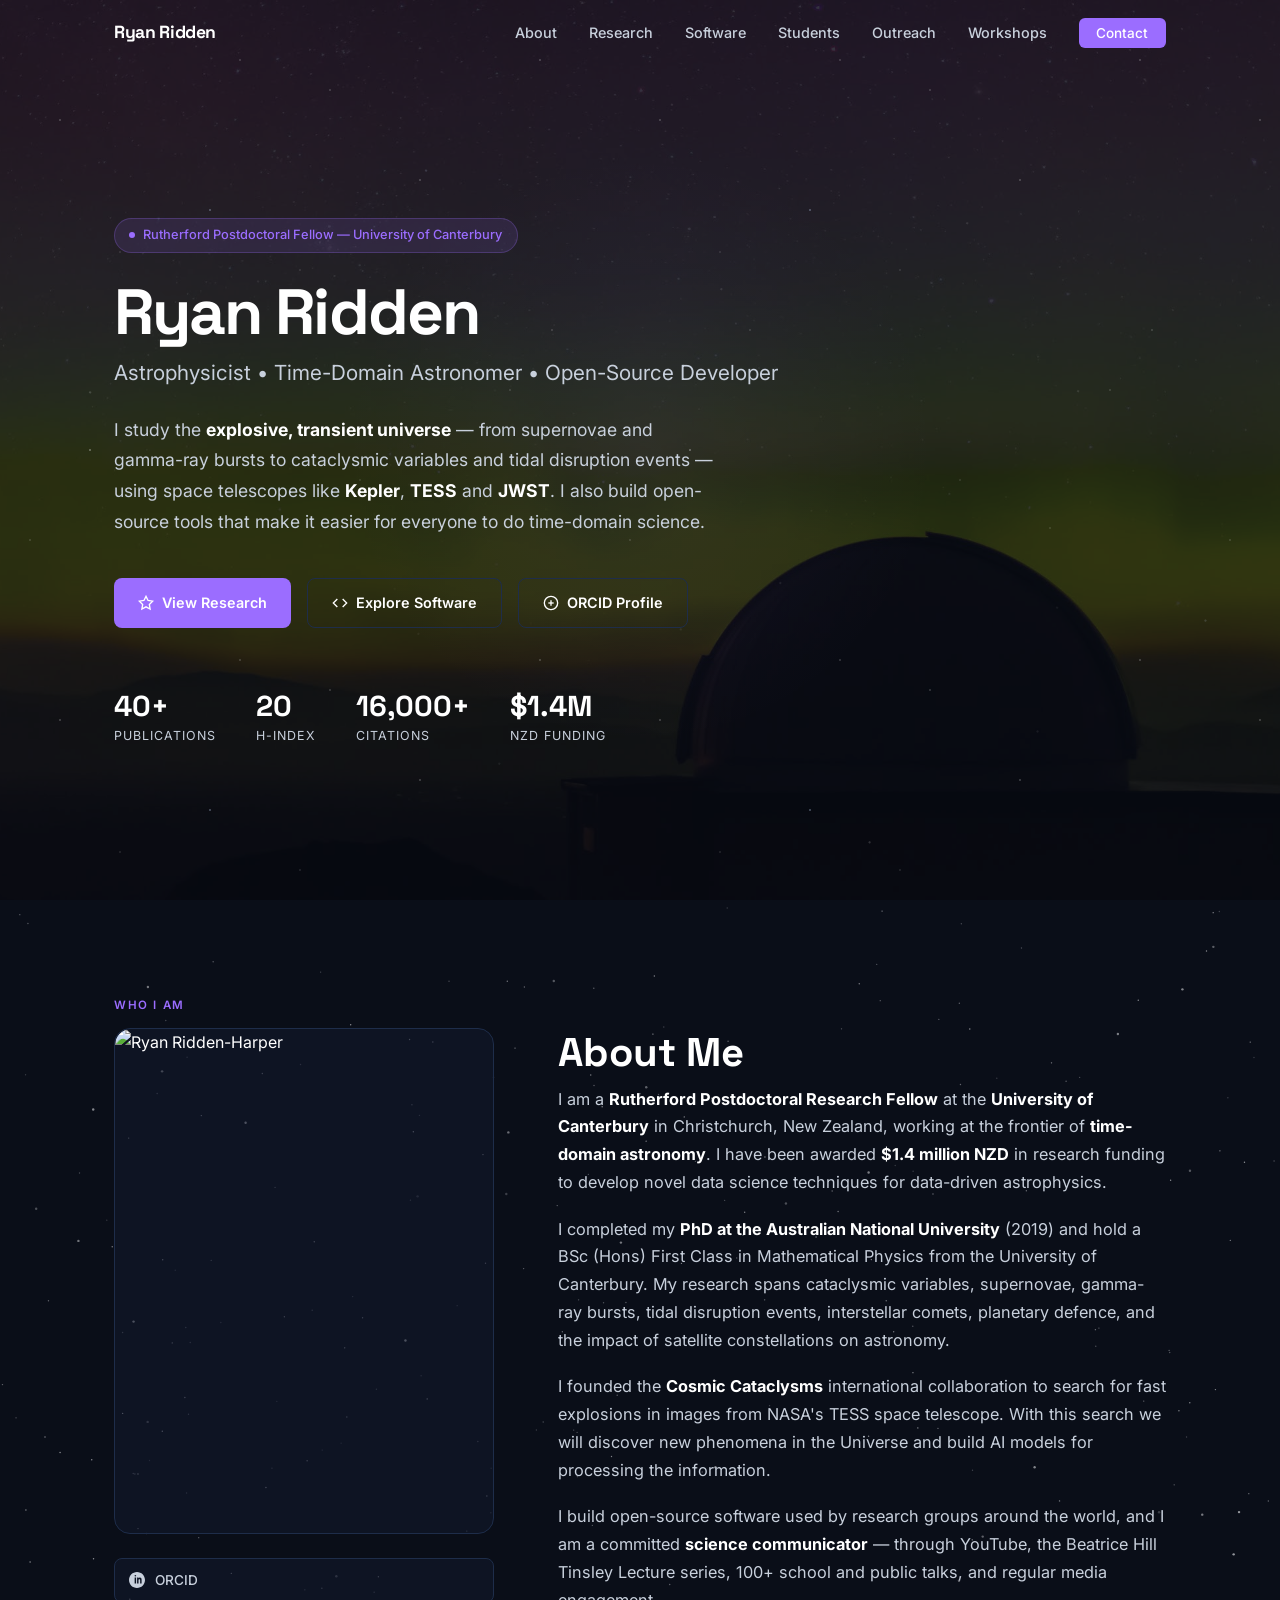
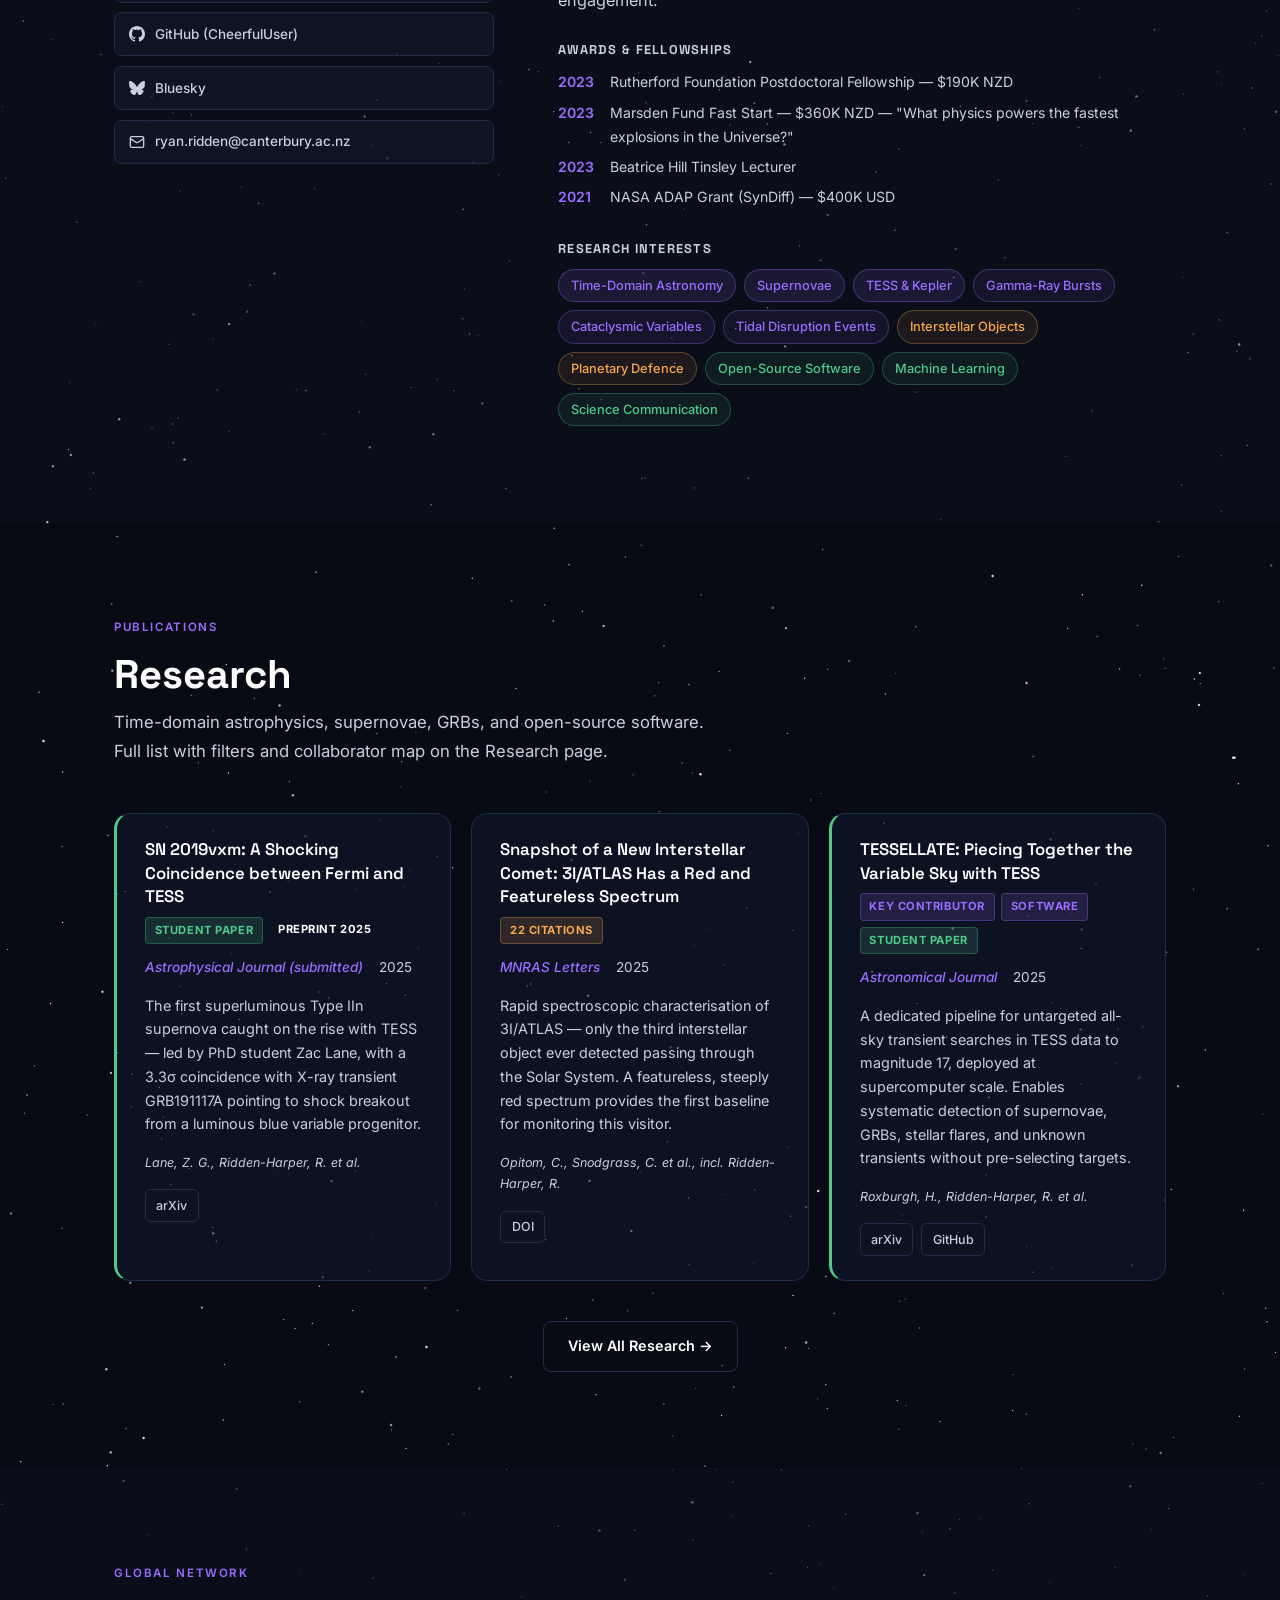
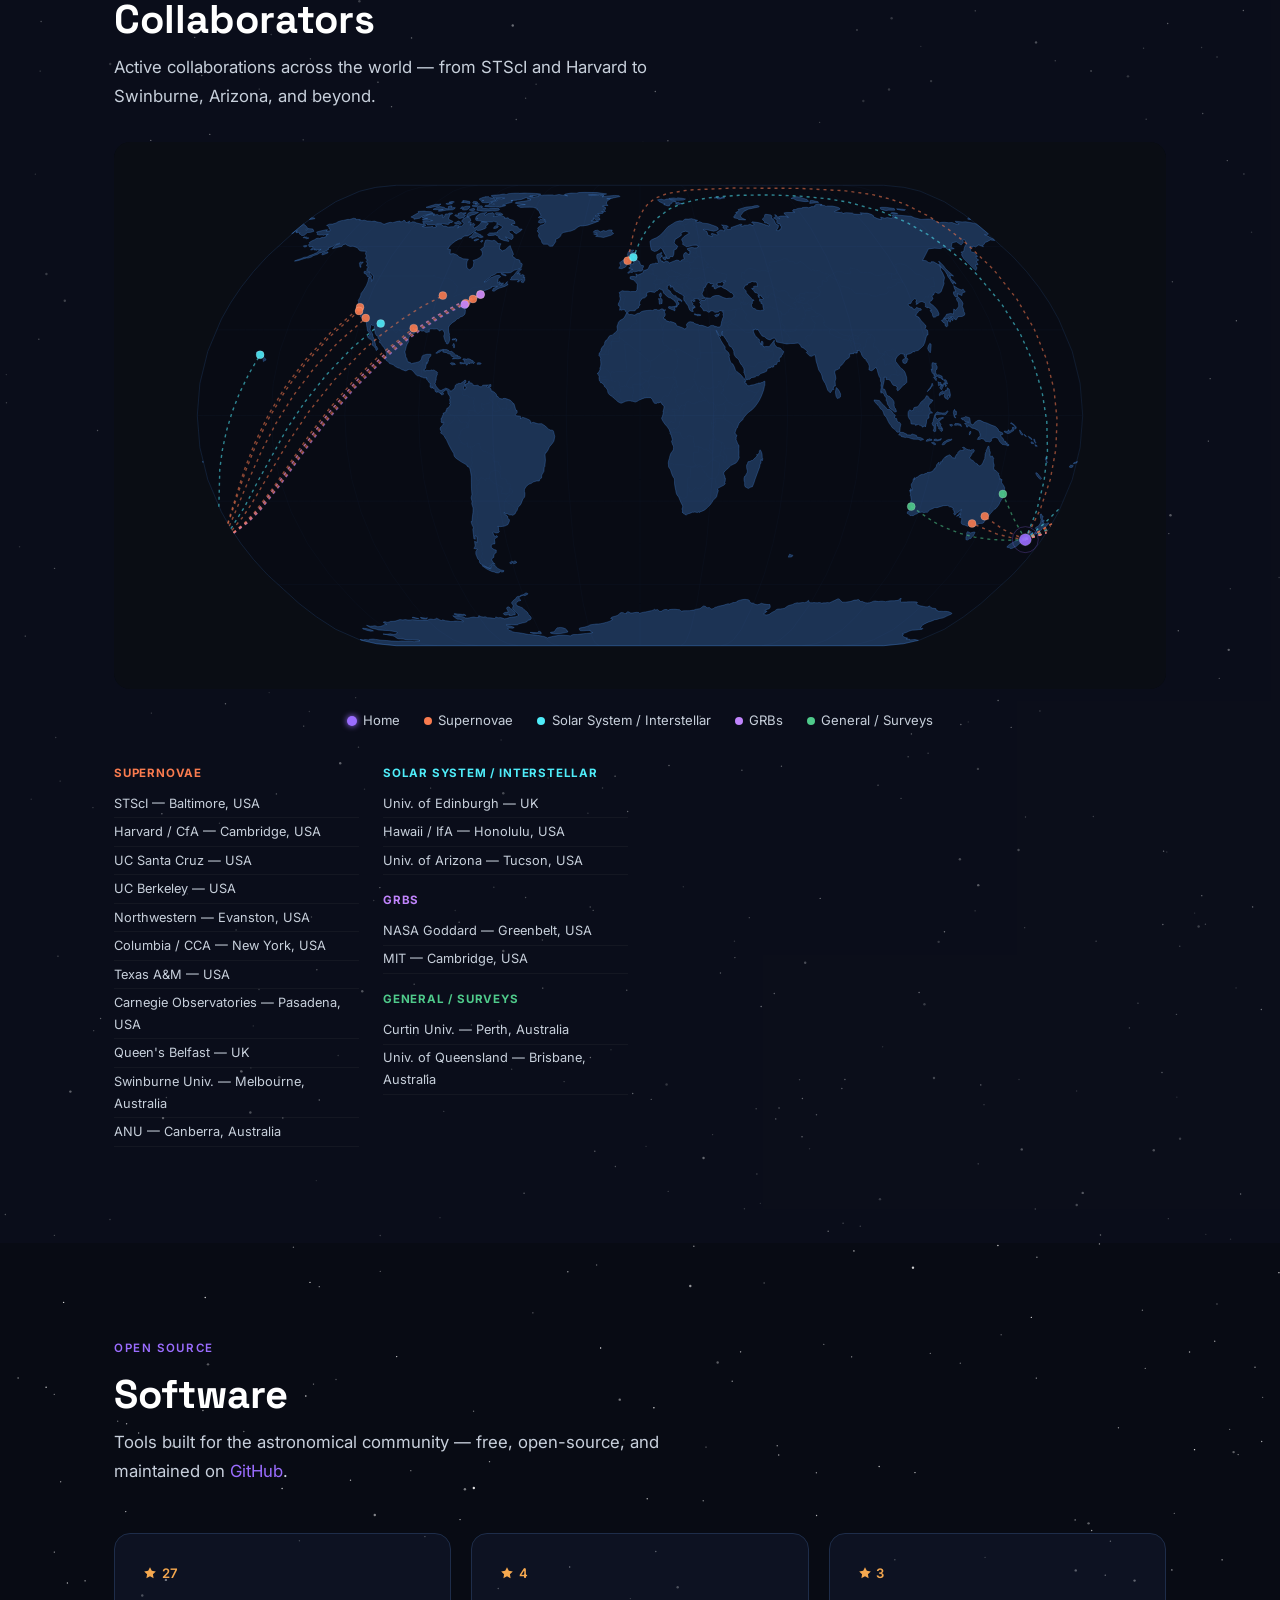
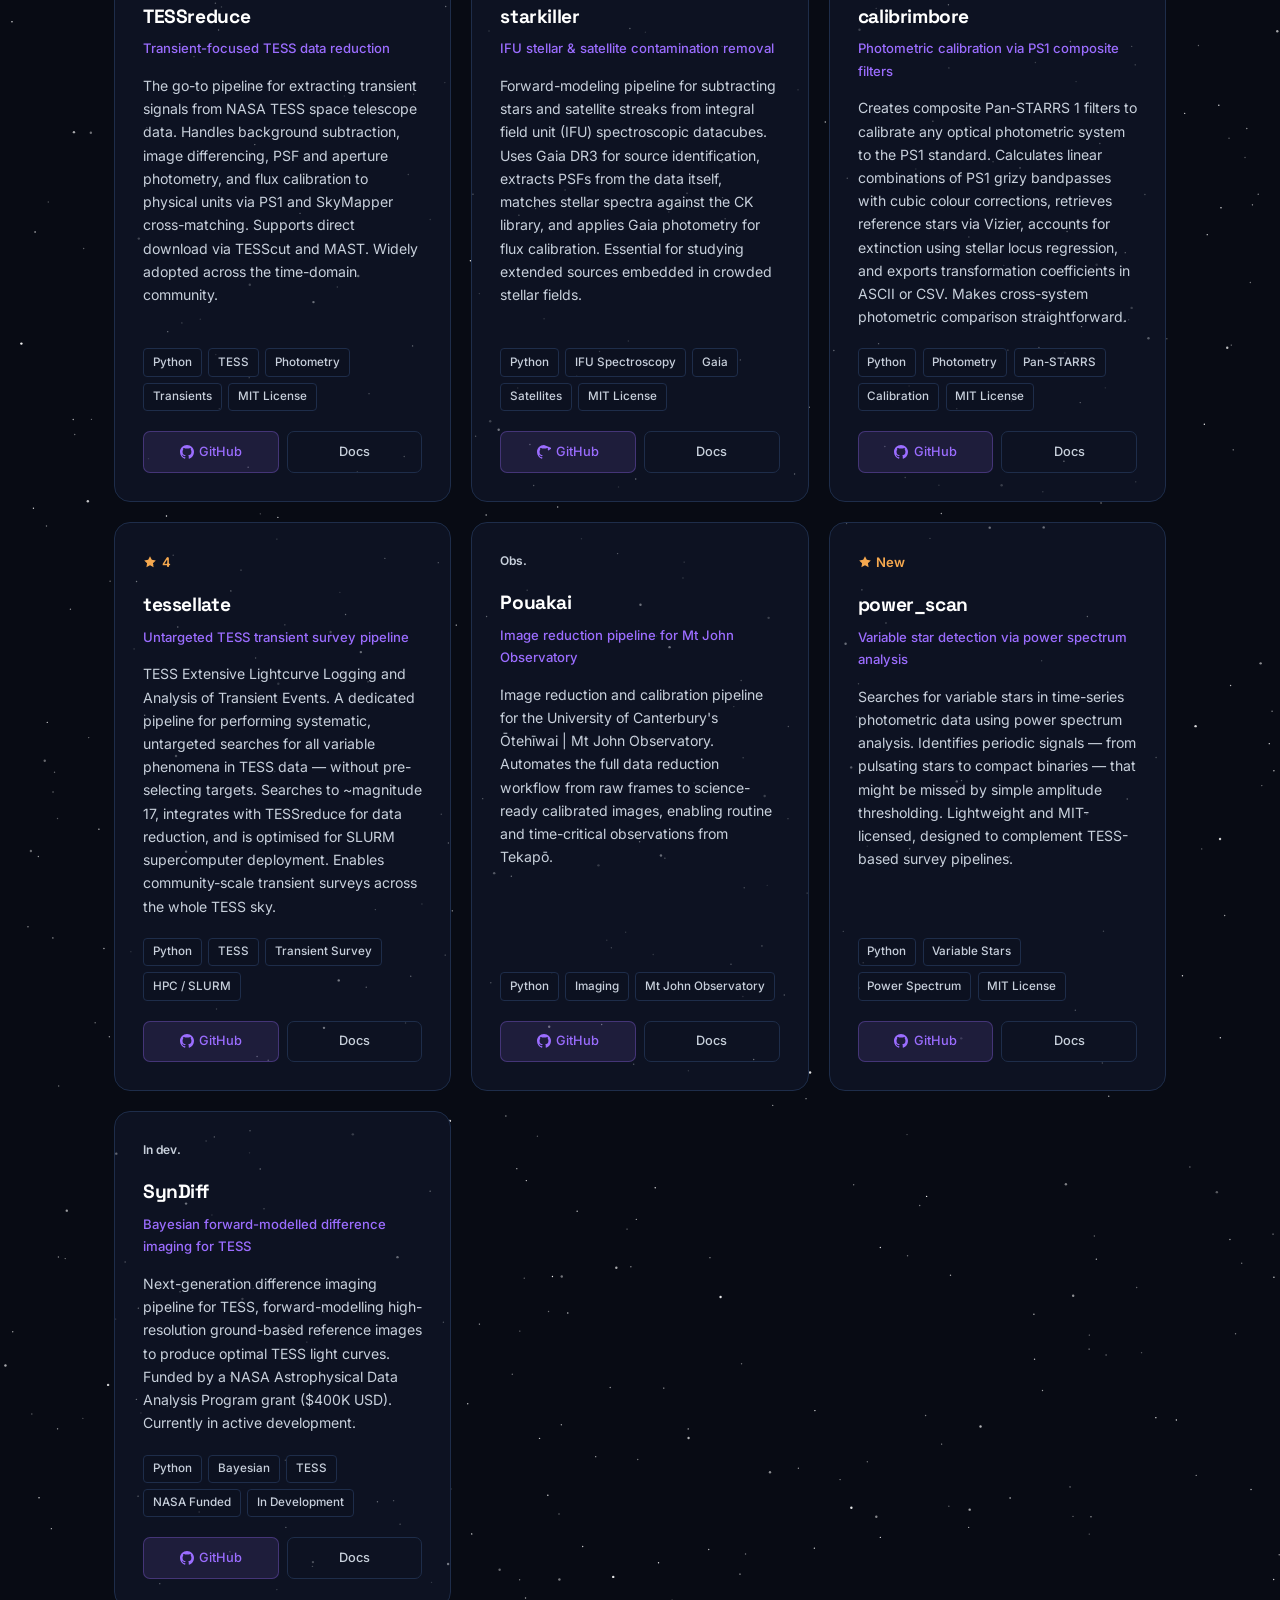
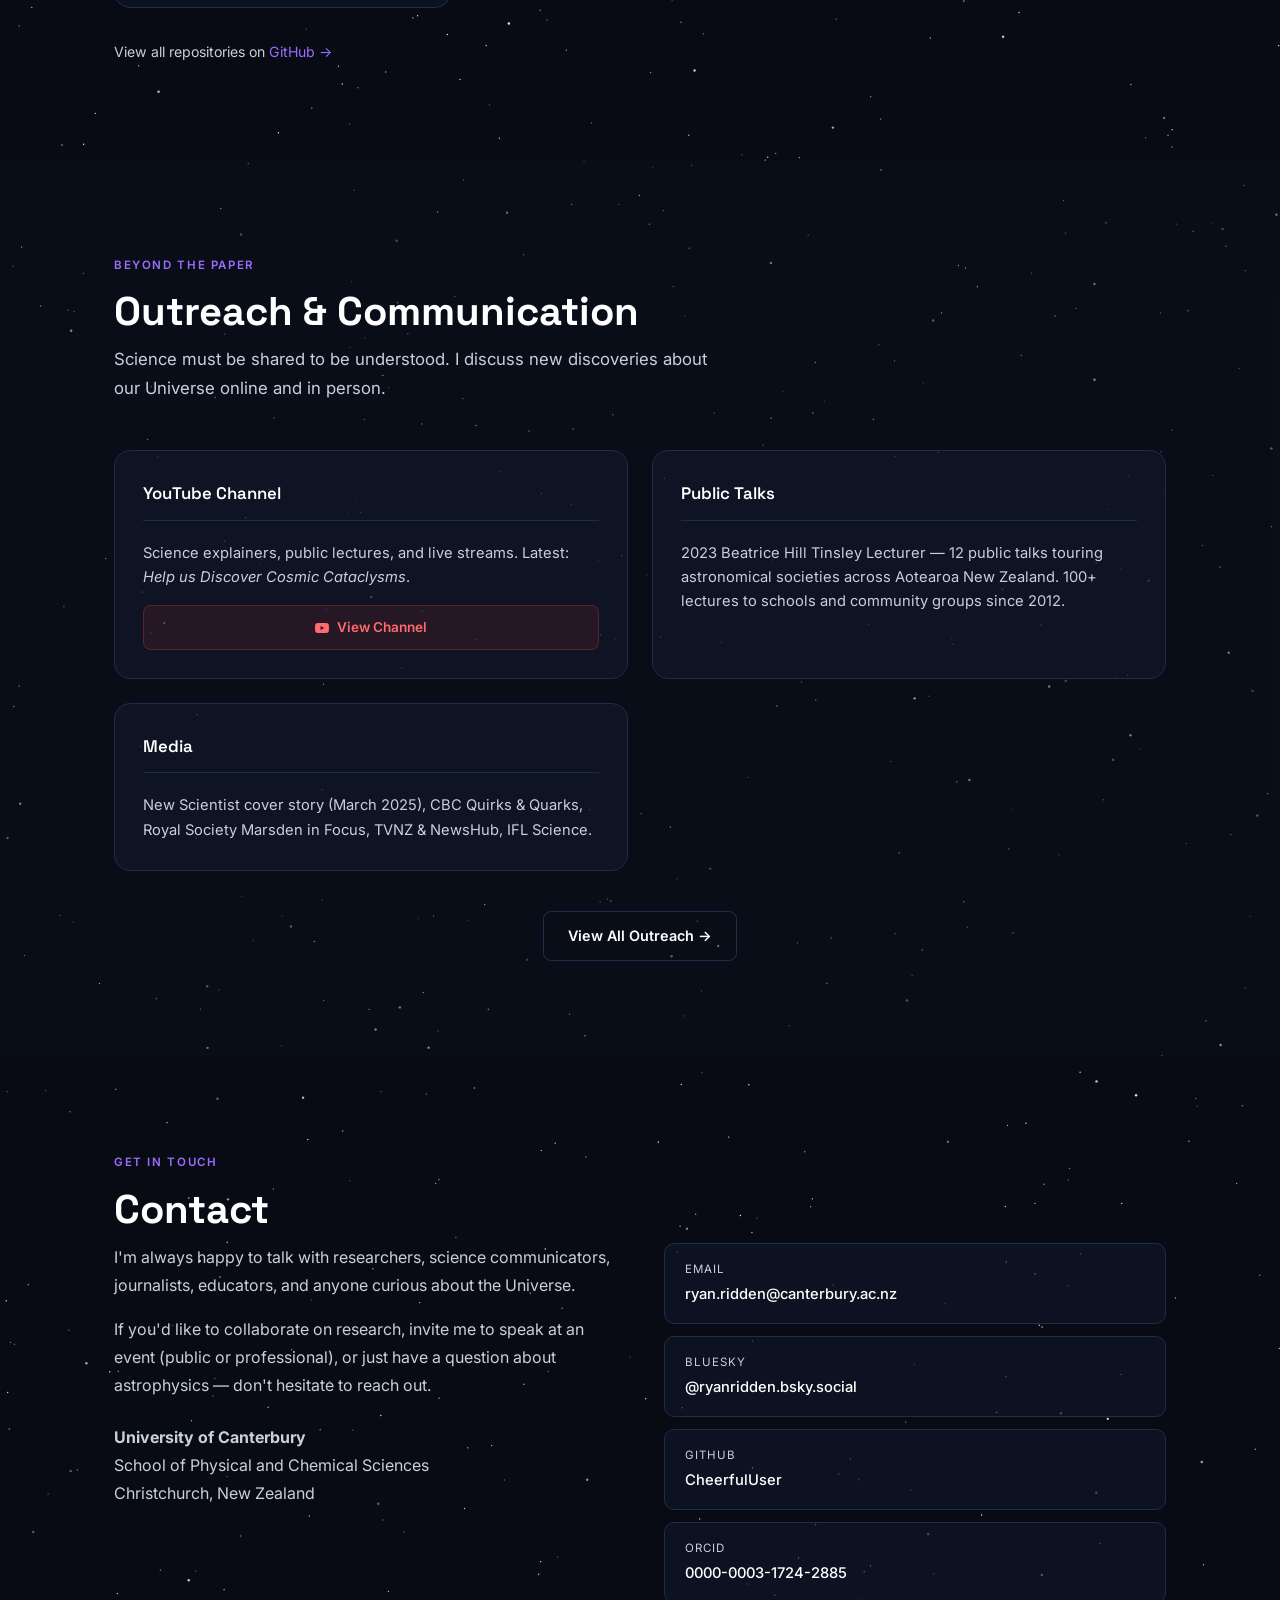
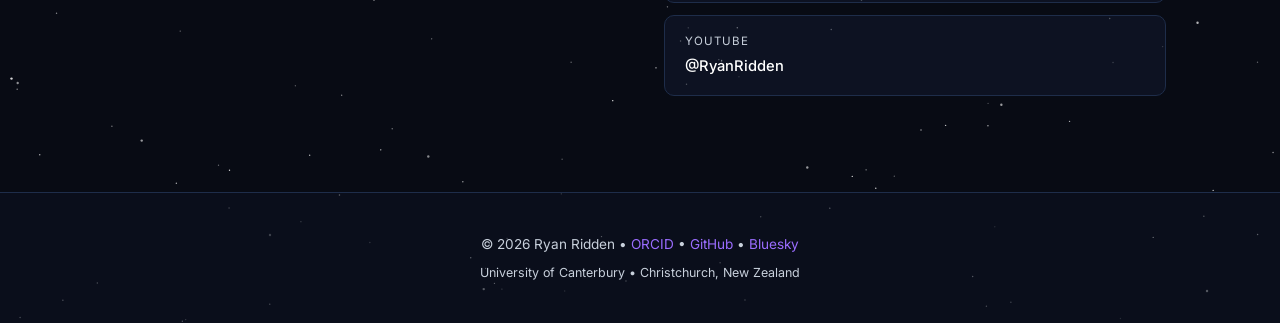
==== commit 3381c866: "update" ====
--- a/index.html
+++ b/index.html
@@ -455,7 +455,7 @@
             <div class="sw-card">
                 <div class="sw-header">                    <div class="sw-stars">
                         <svg width="14" height="14" viewBox="0 0 24 24" fill="currentColor"><path d="M12 2l3.09 6.26L22 9.27l-5 4.87 1.18 6.88L12 17.77l-6.18 3.25L7 14.14 2 9.27l6.91-1.01L12 2z"/></svg>
-                        New
+                        4
                     </div>
                 </div>
                 <div class="sw-name">tessellate</div>
@@ -510,7 +510,10 @@
 
             <!-- power_scan -->
             <div class="sw-card">
-                <div class="sw-header">                    <div class="sw-stars" style="color:var(--muted); font-size:0.75rem;">New</div>
+                <div class="sw-header">                    <div class="sw-stars">
+                        <svg width="14" height="14" viewBox="0 0 24 24" fill="currentColor"><path d="M12 2l3.09 6.26L22 9.27l-5 4.87 1.18 6.88L12 17.77l-6.18 3.25L7 14.14 2 9.27l6.91-1.01L12 2z"/></svg>
+                        New
+                    </div>
                 </div>
                 <div class="sw-name">power_scan</div>
                 <div class="sw-tagline">Variable star detection via power spectrum analysis</div>
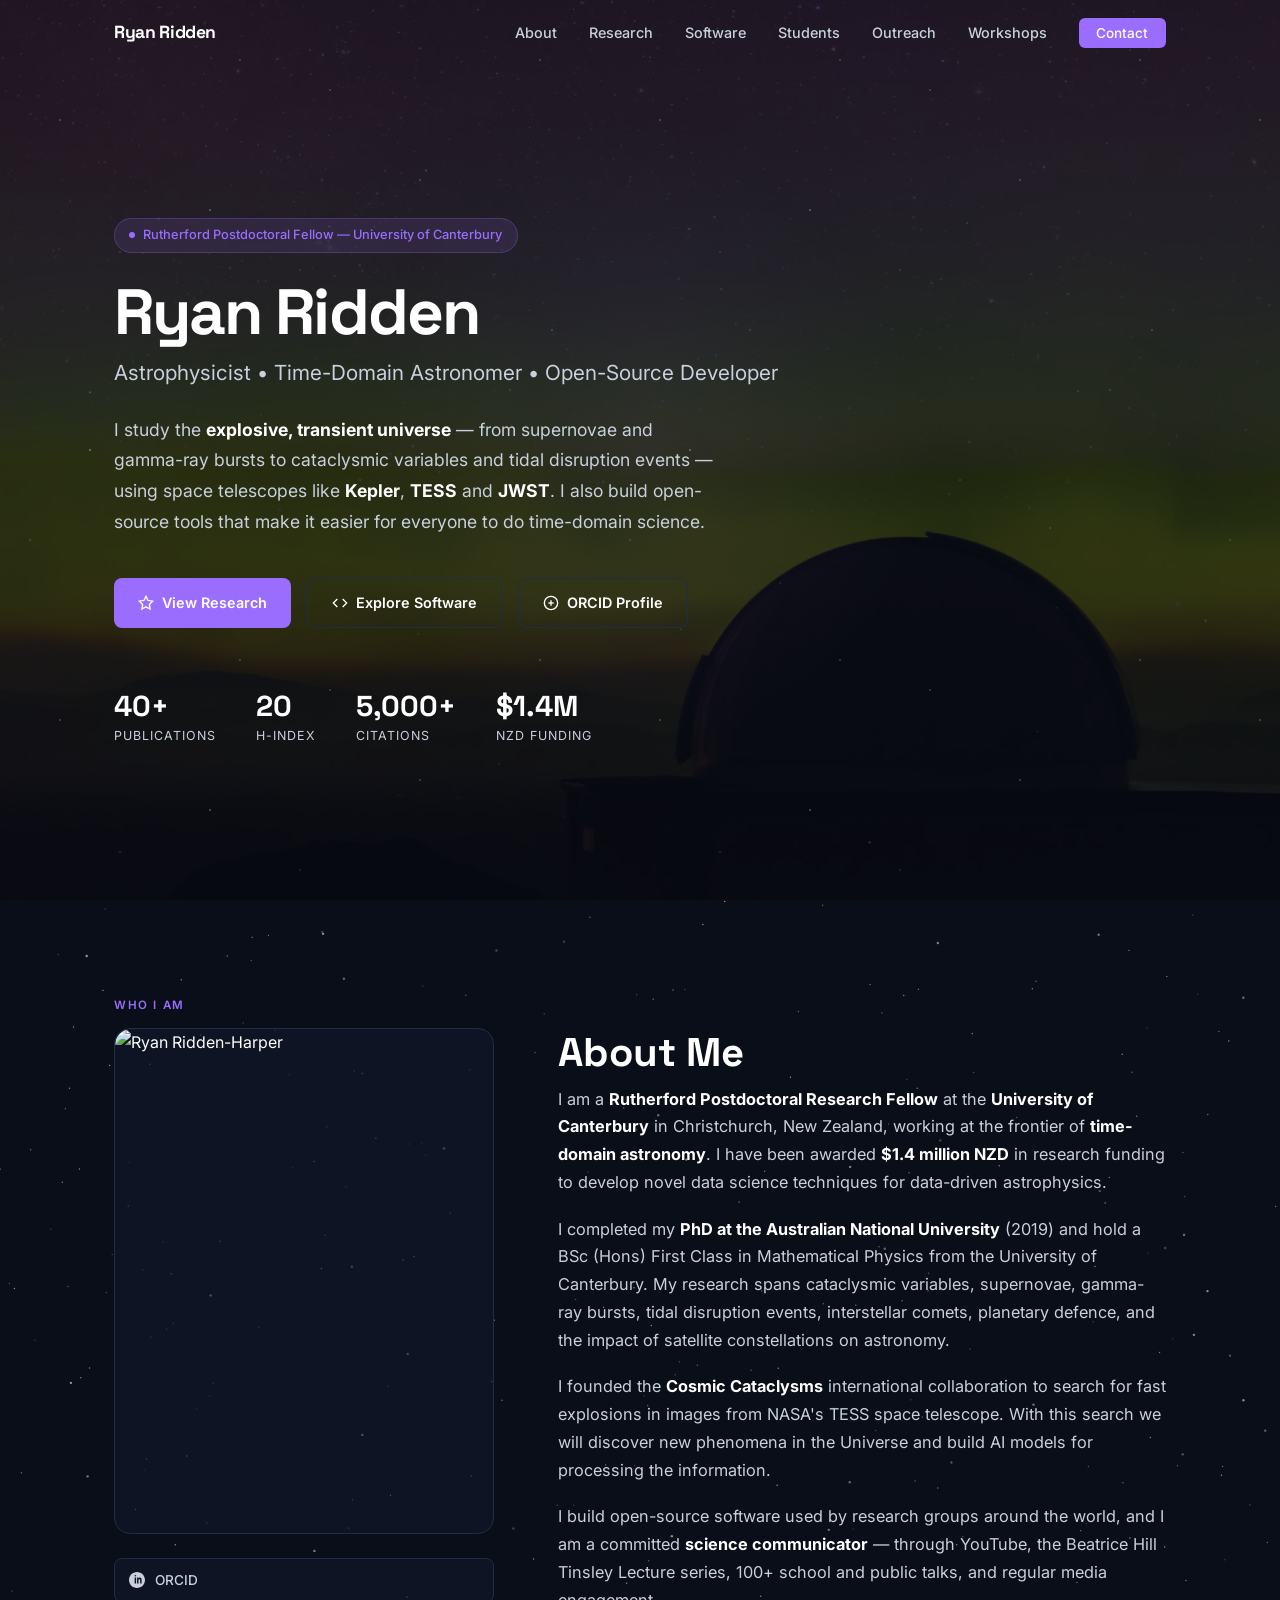
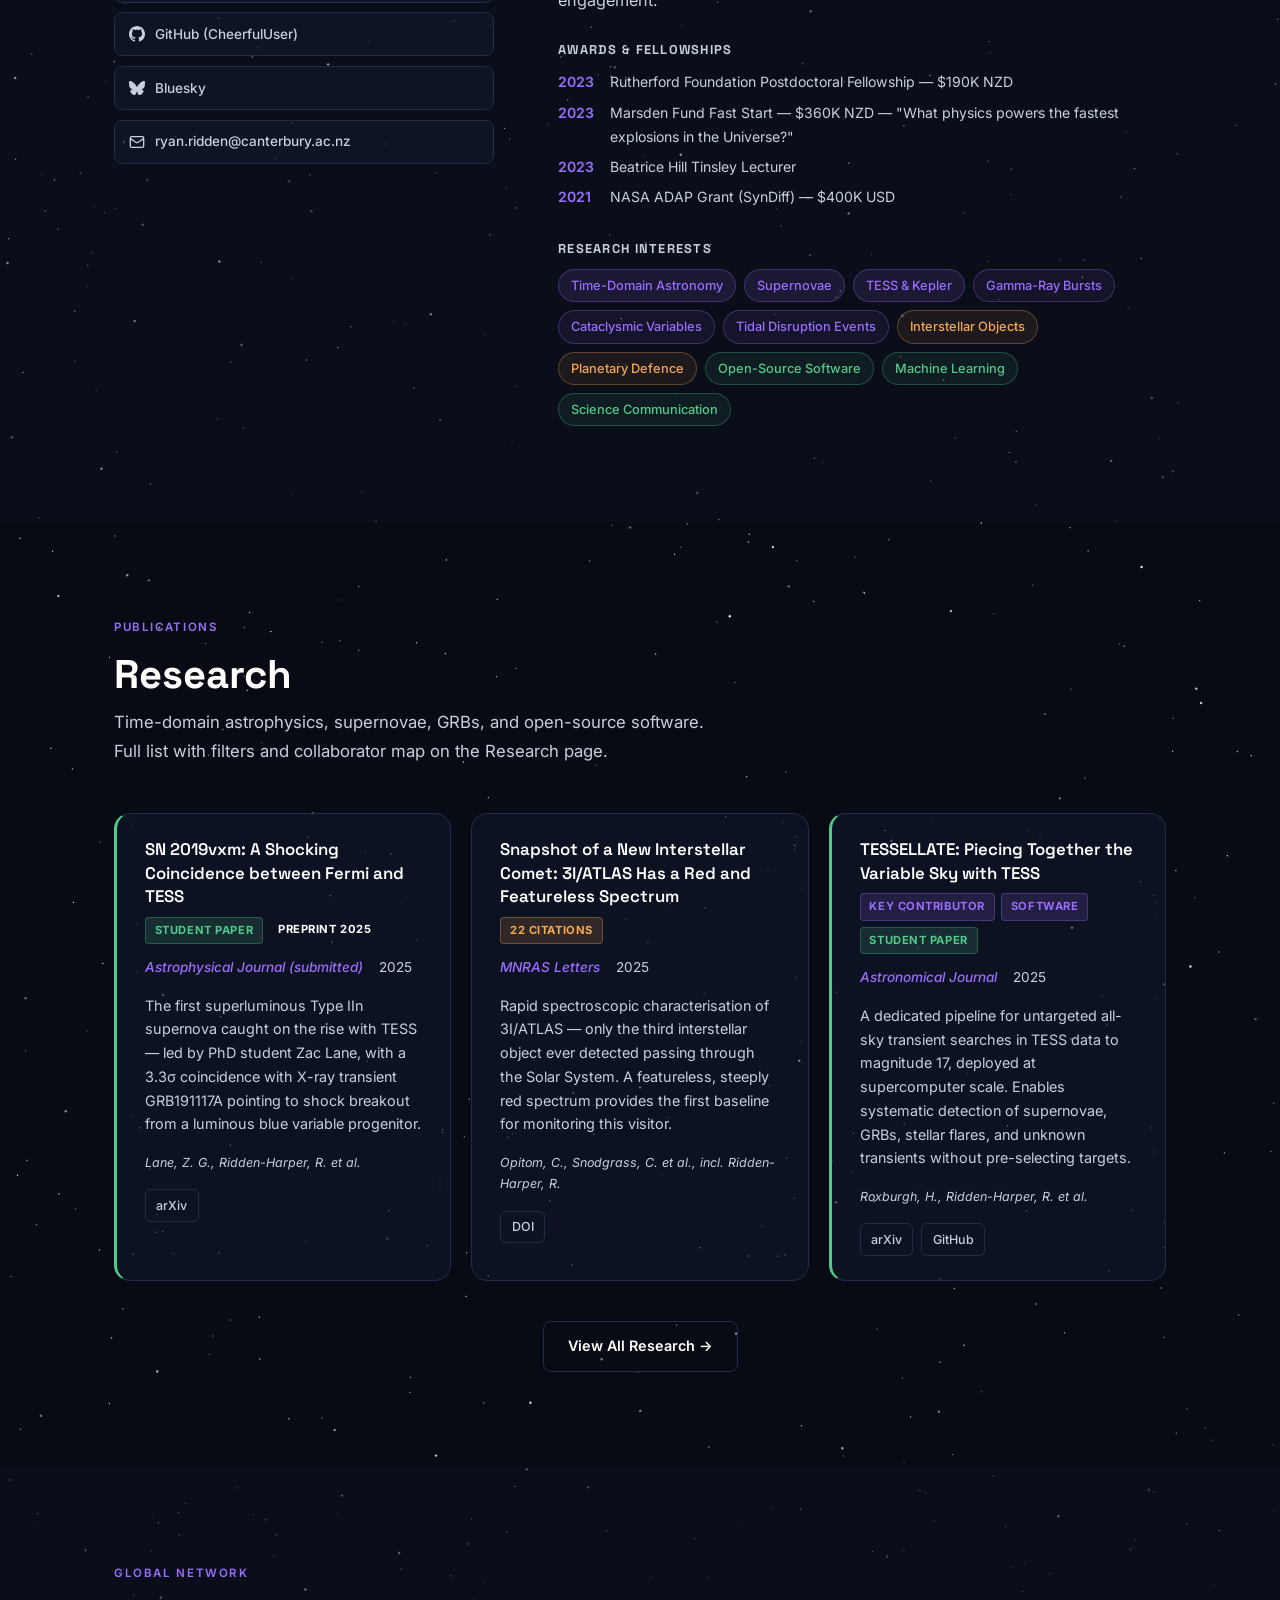
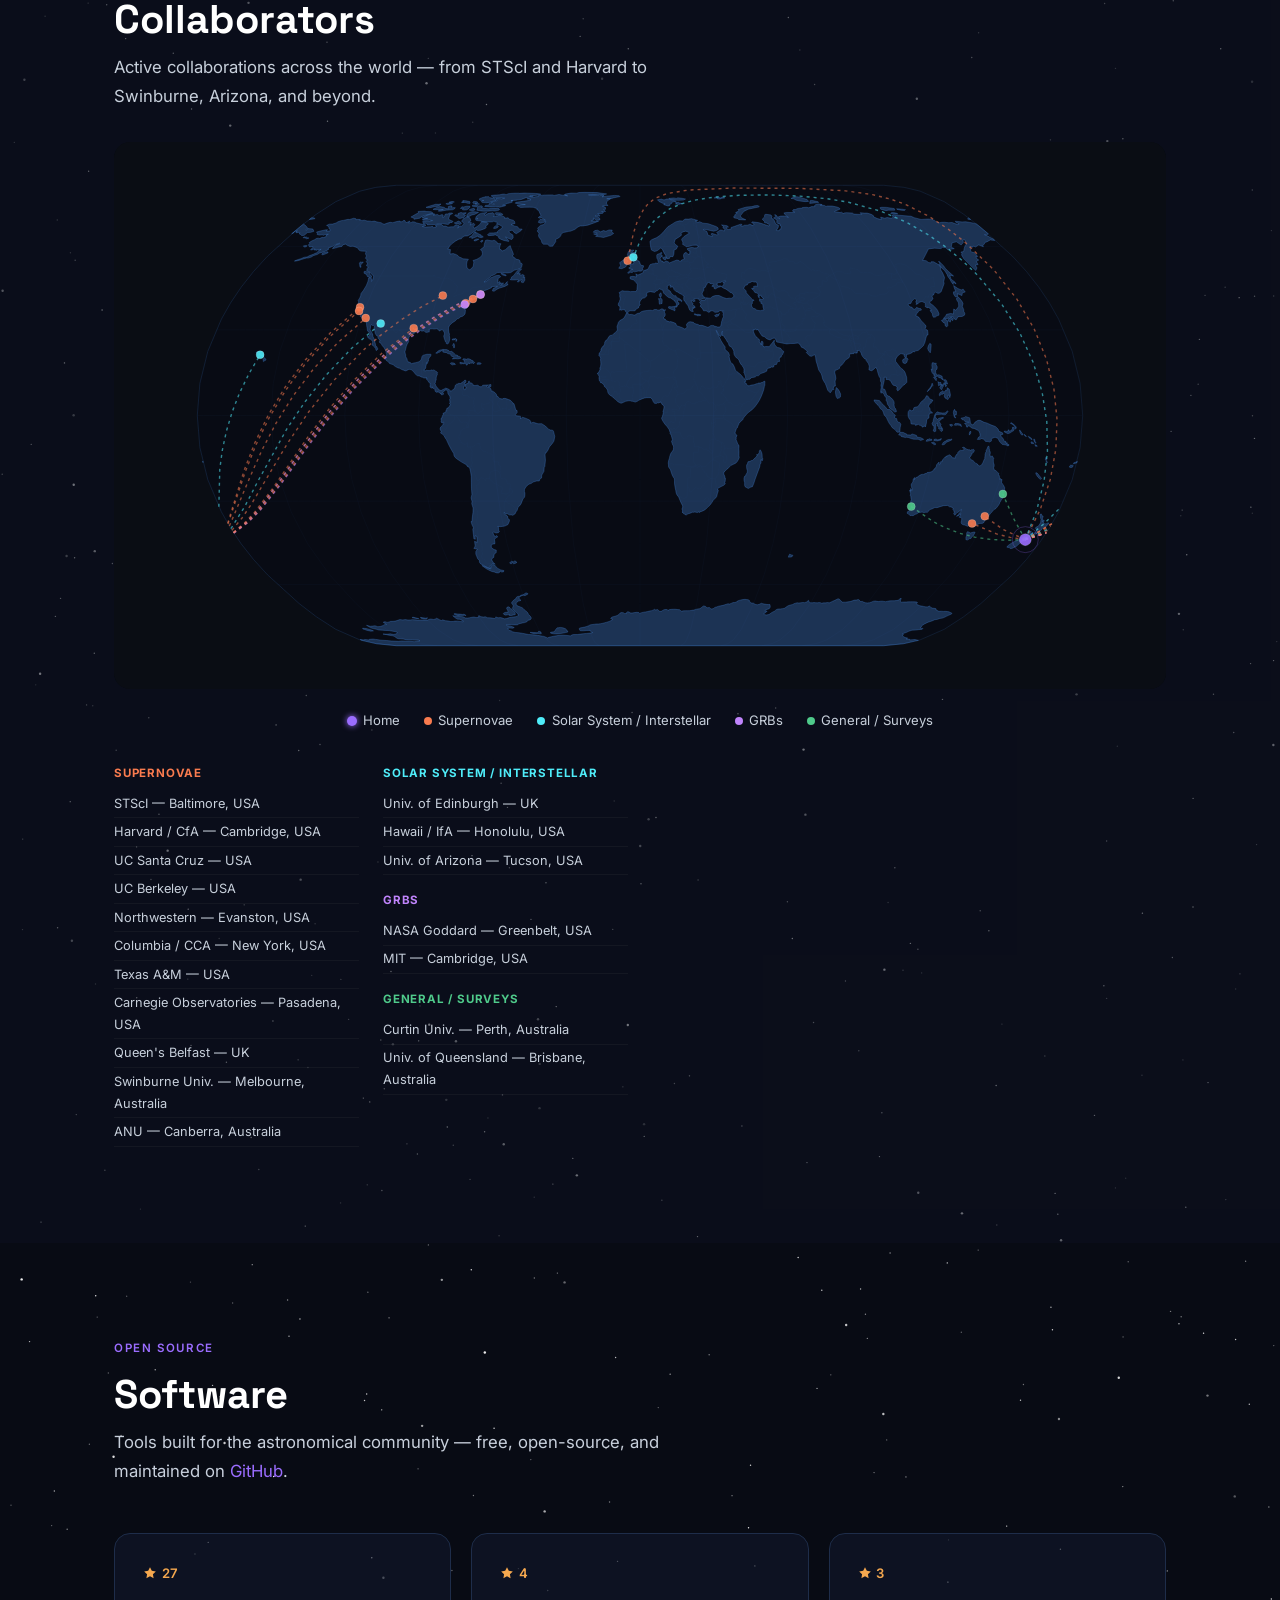
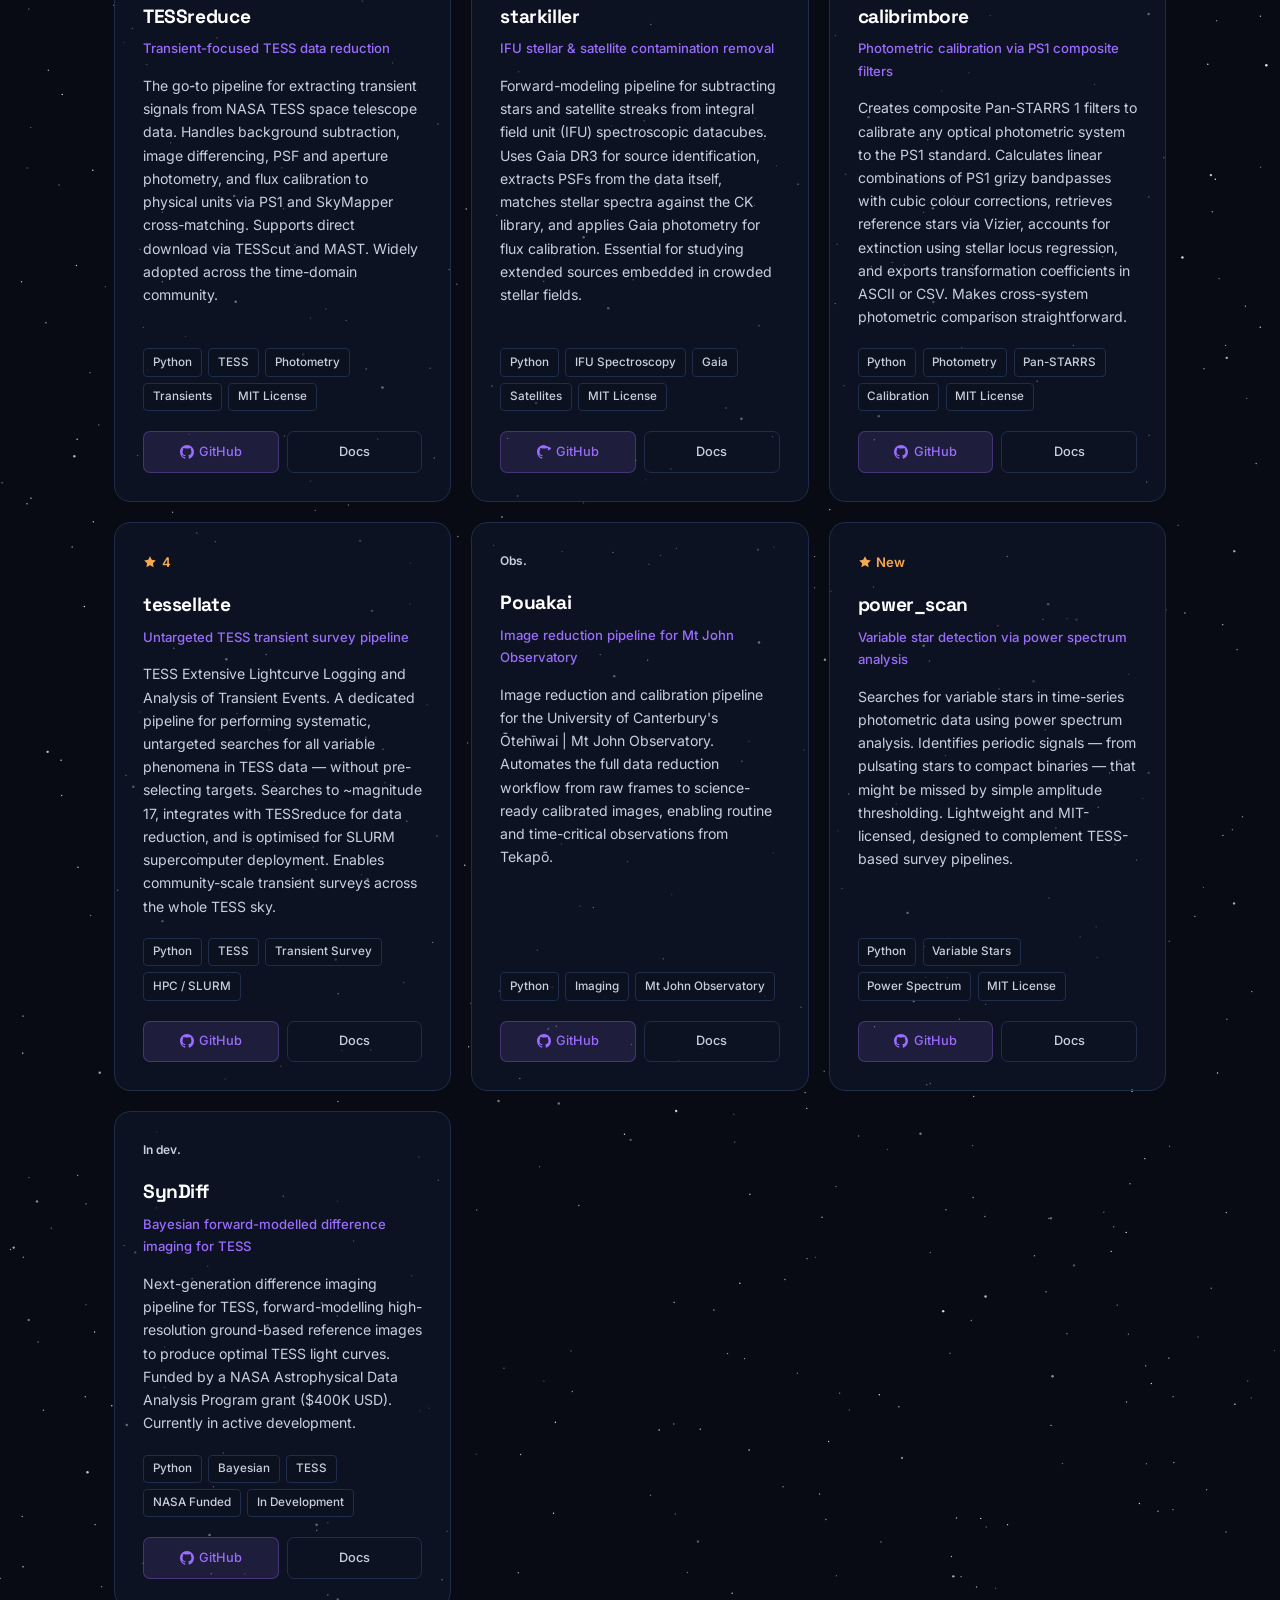
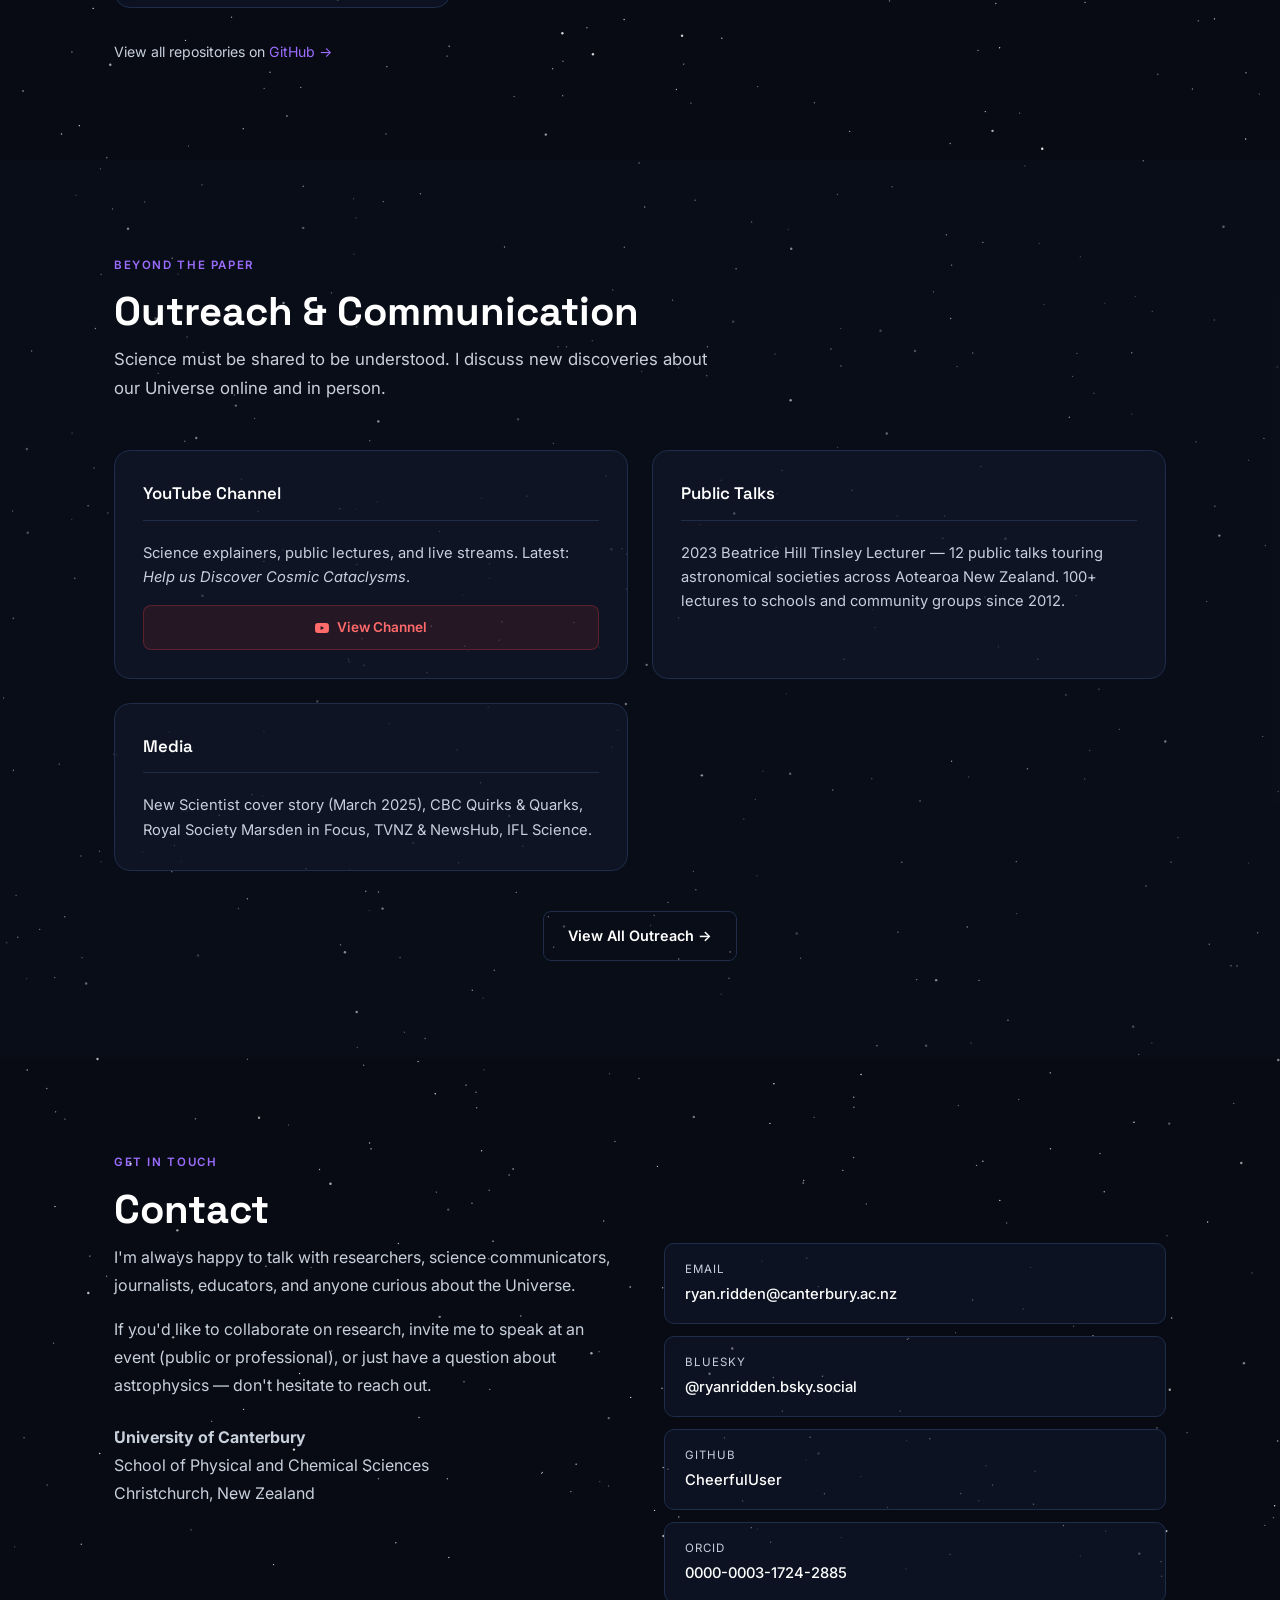
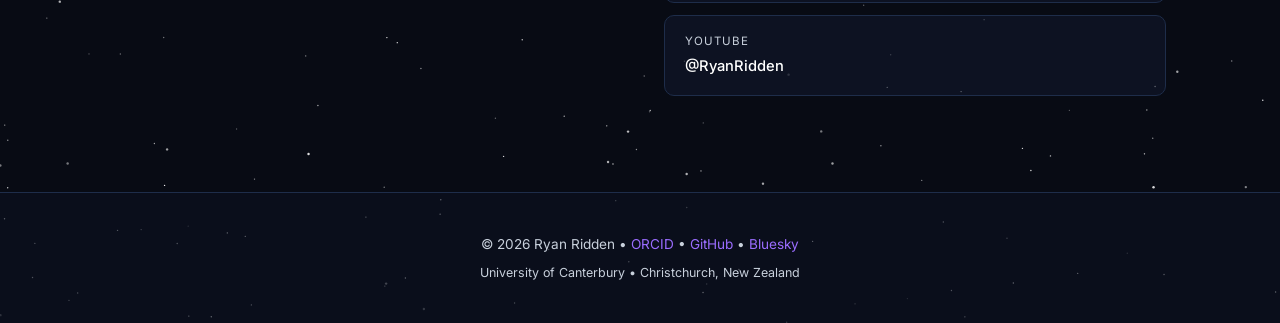
==== commit 85c0febe: "Update citation count to 5,000+" ====
--- a/index.html
+++ b/index.html
@@ -74,7 +74,7 @@
                 <span class="stat-label">h-index</span>
             </div>
             <div class="stat">
-                <span class="stat-value">16,000+</span>
+                <span class="stat-value">5,000+</span>
                 <span class="stat-label">Citations</span>
             </div>
             <div class="stat">
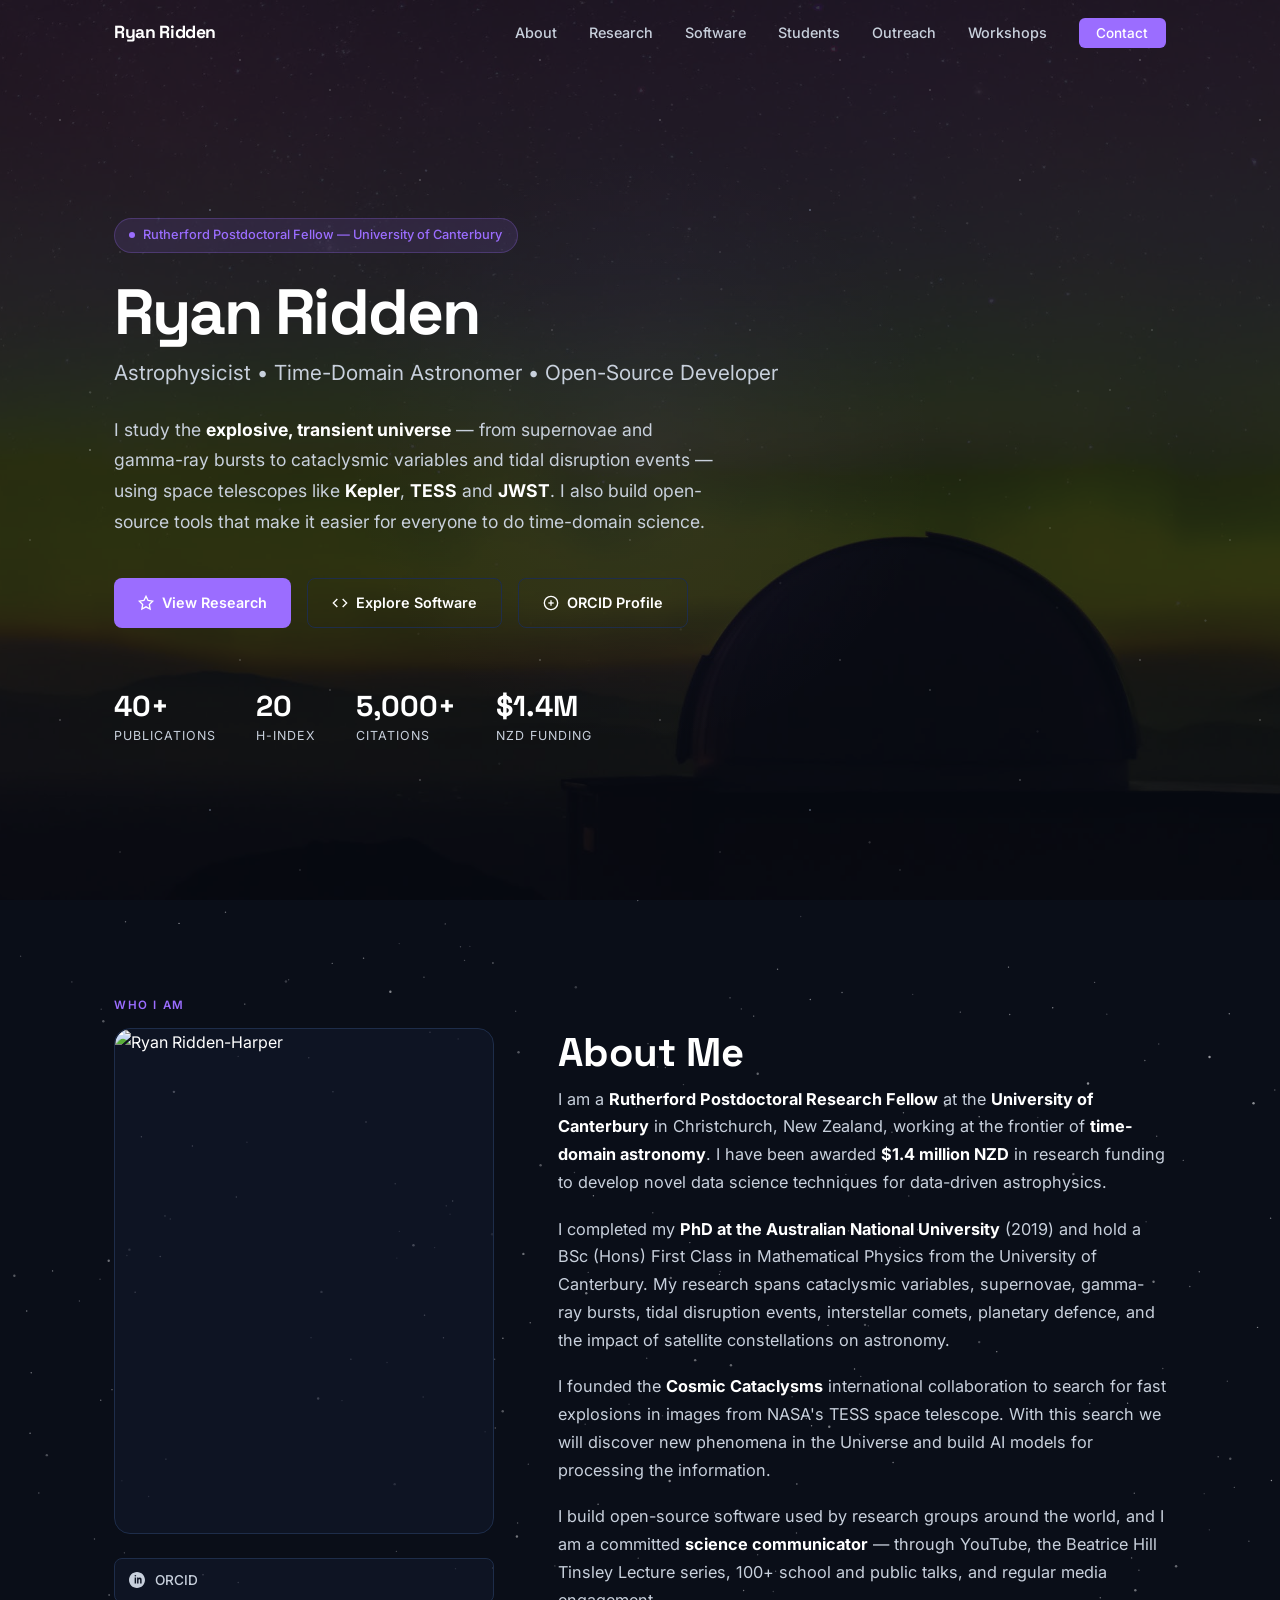
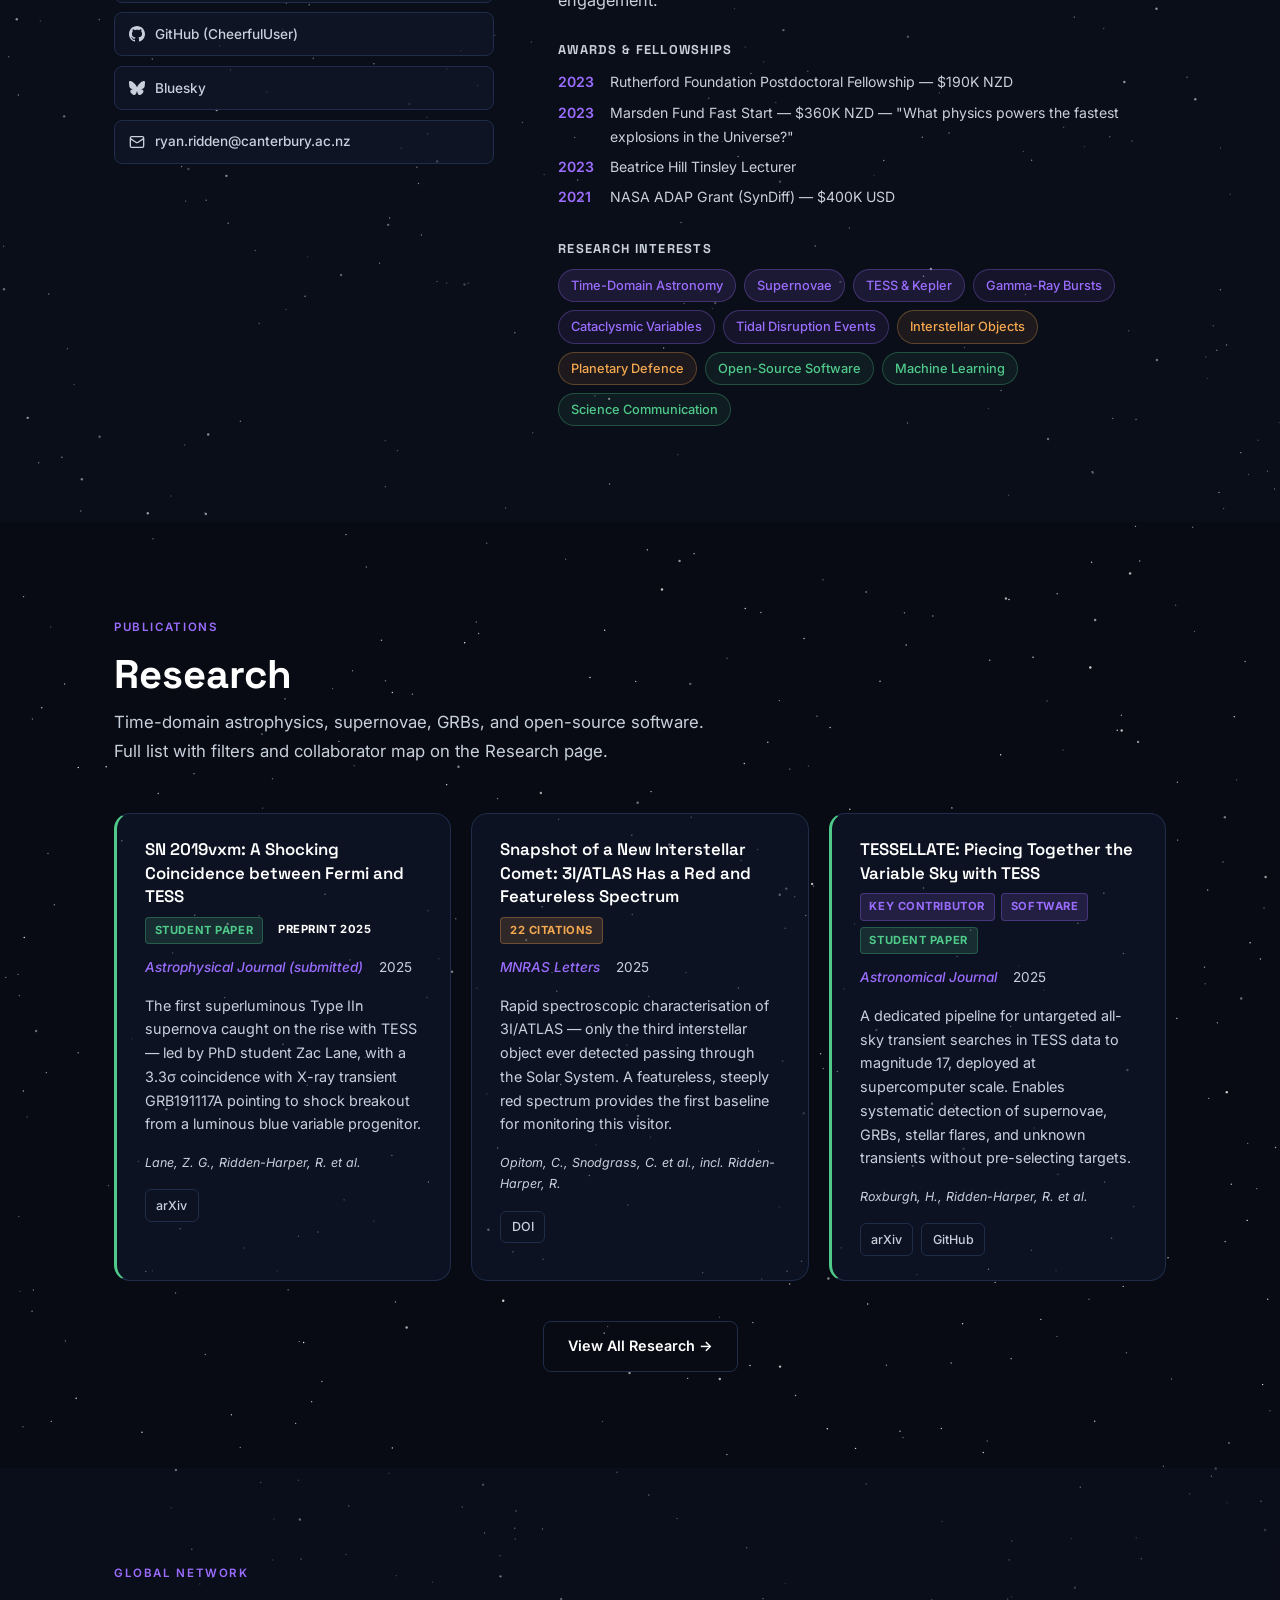
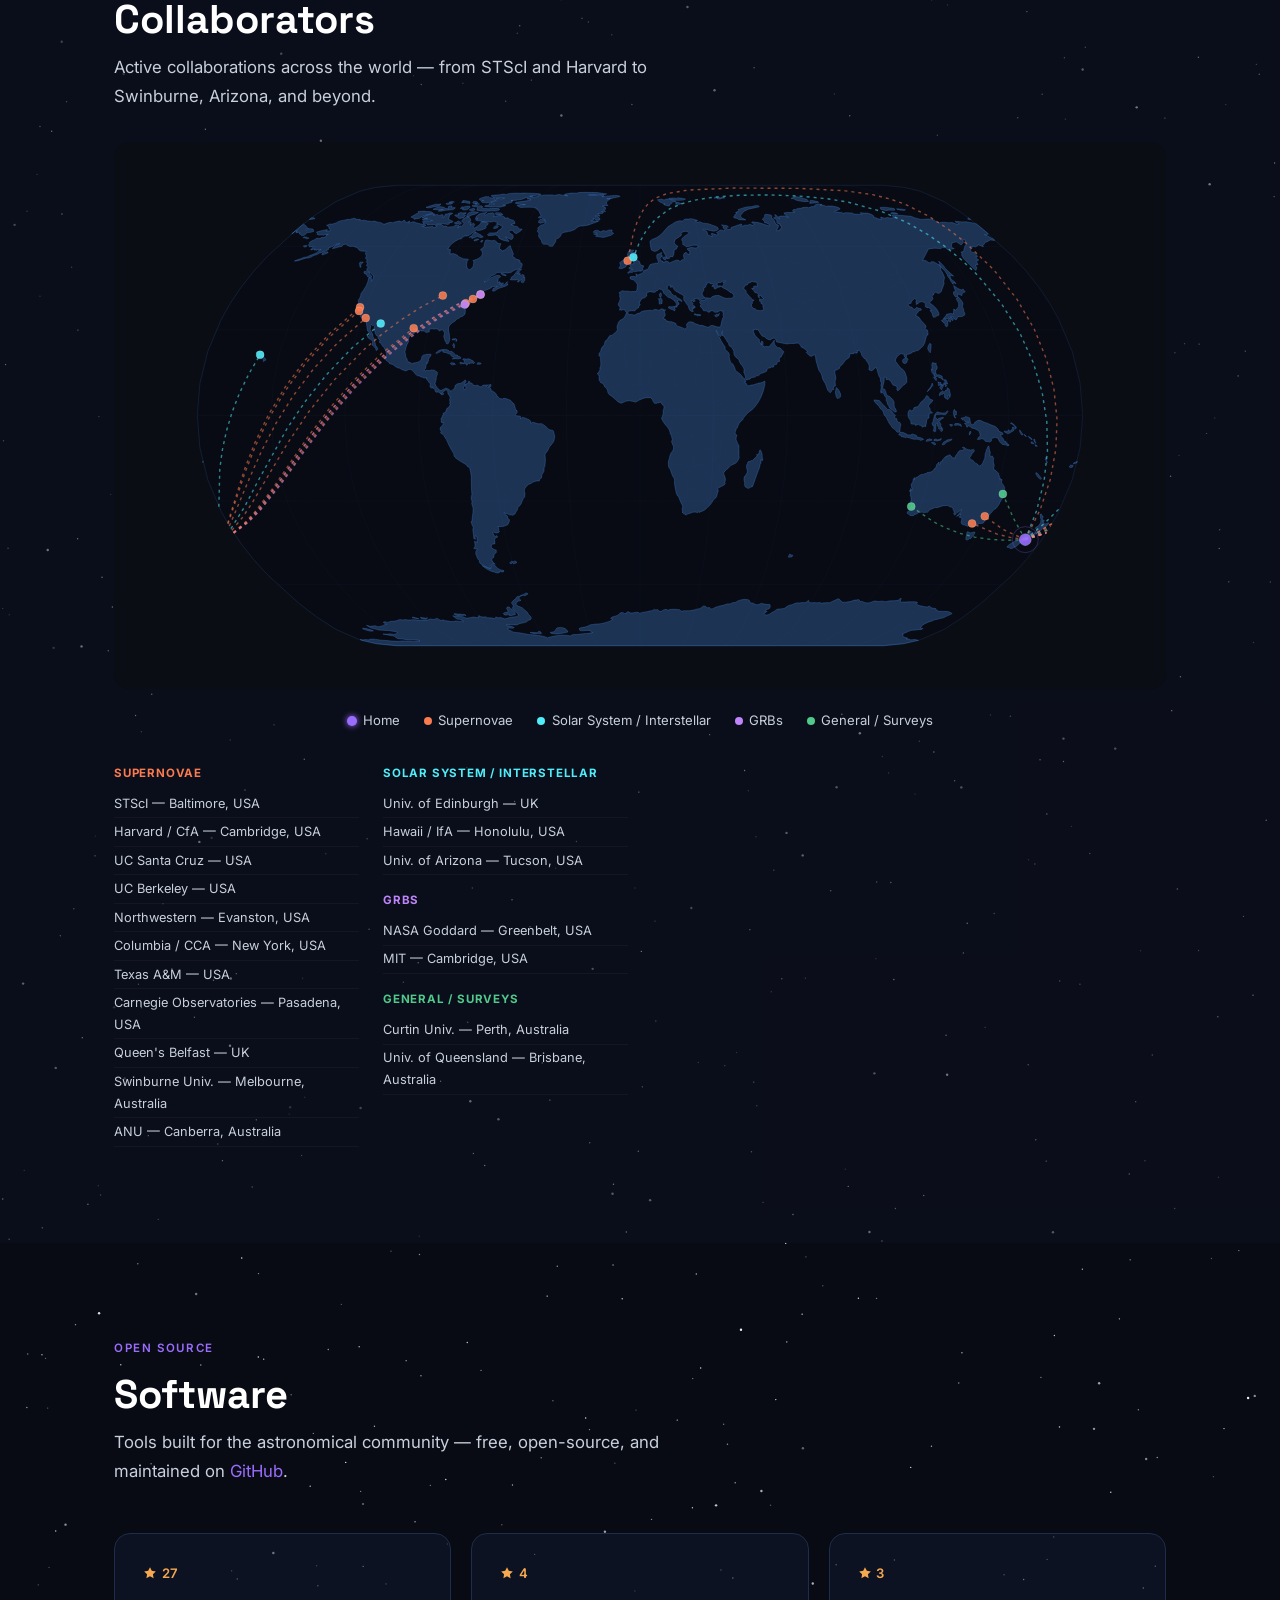
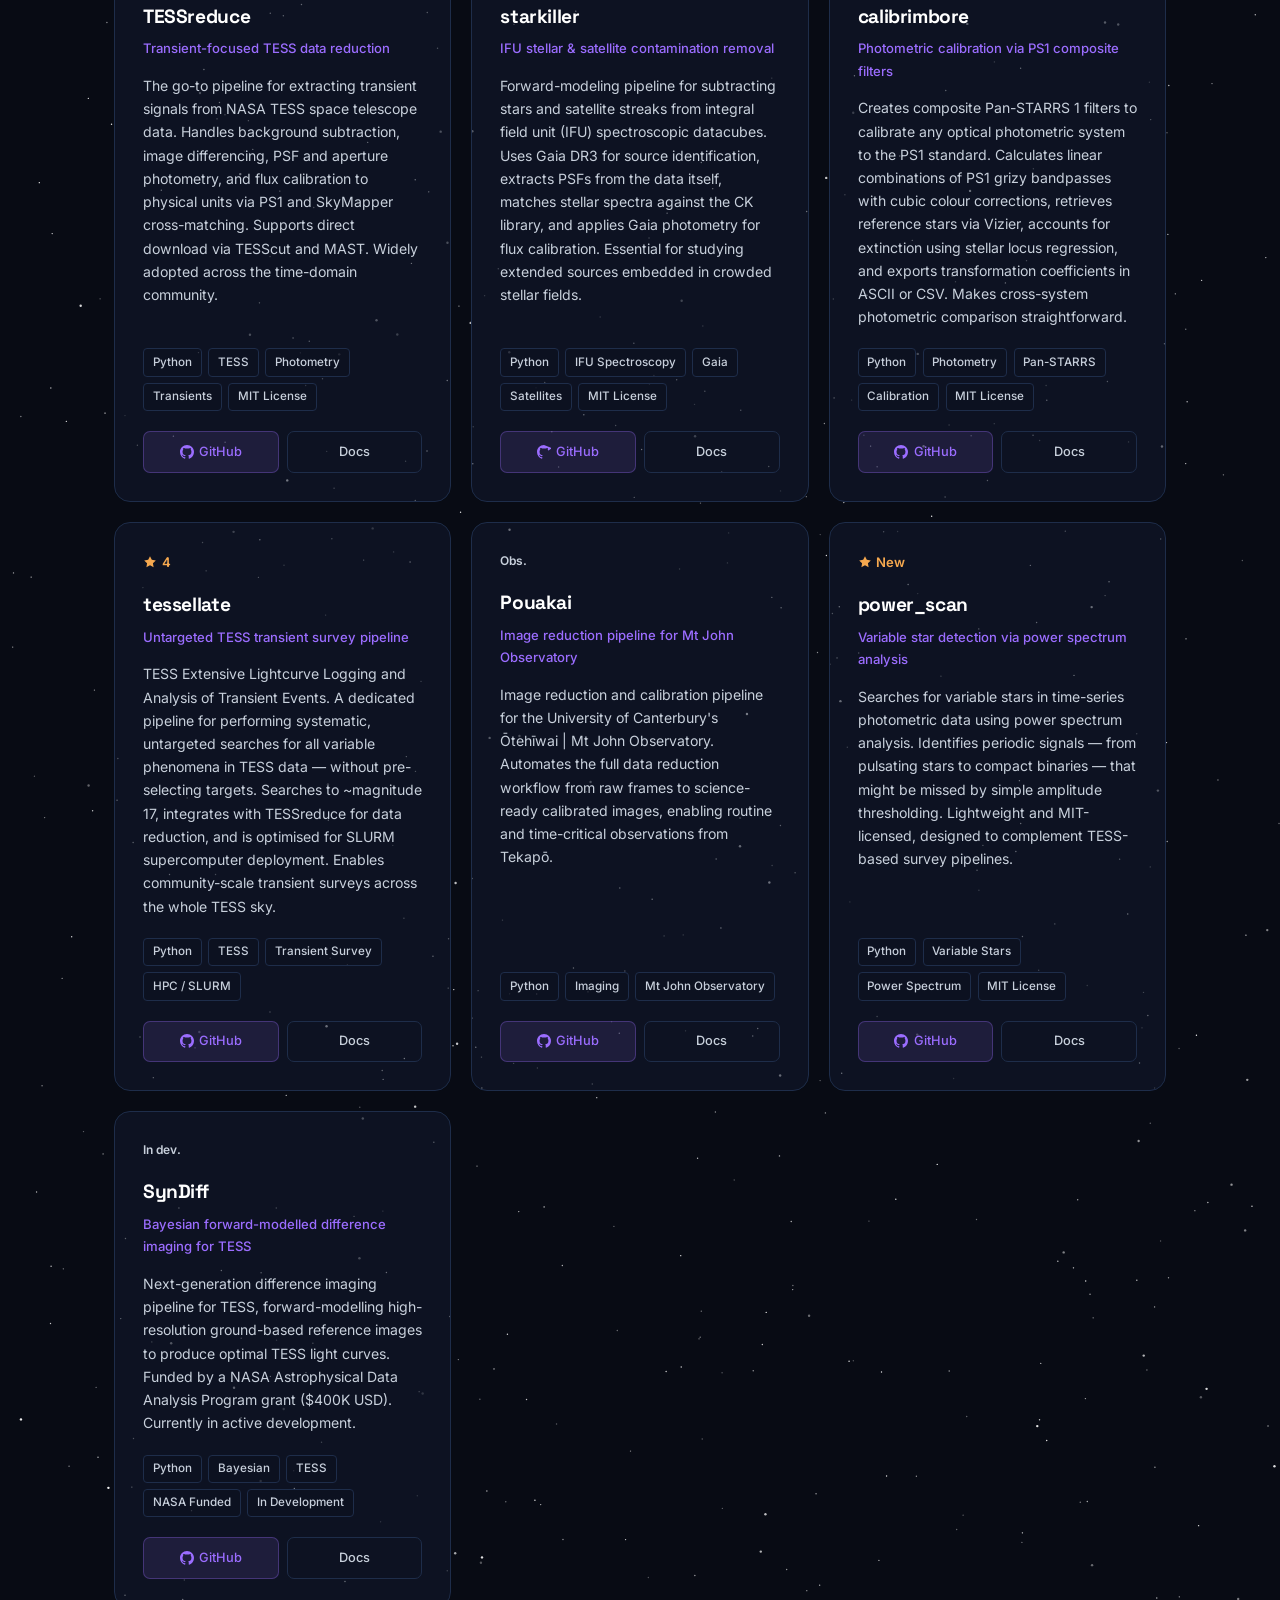
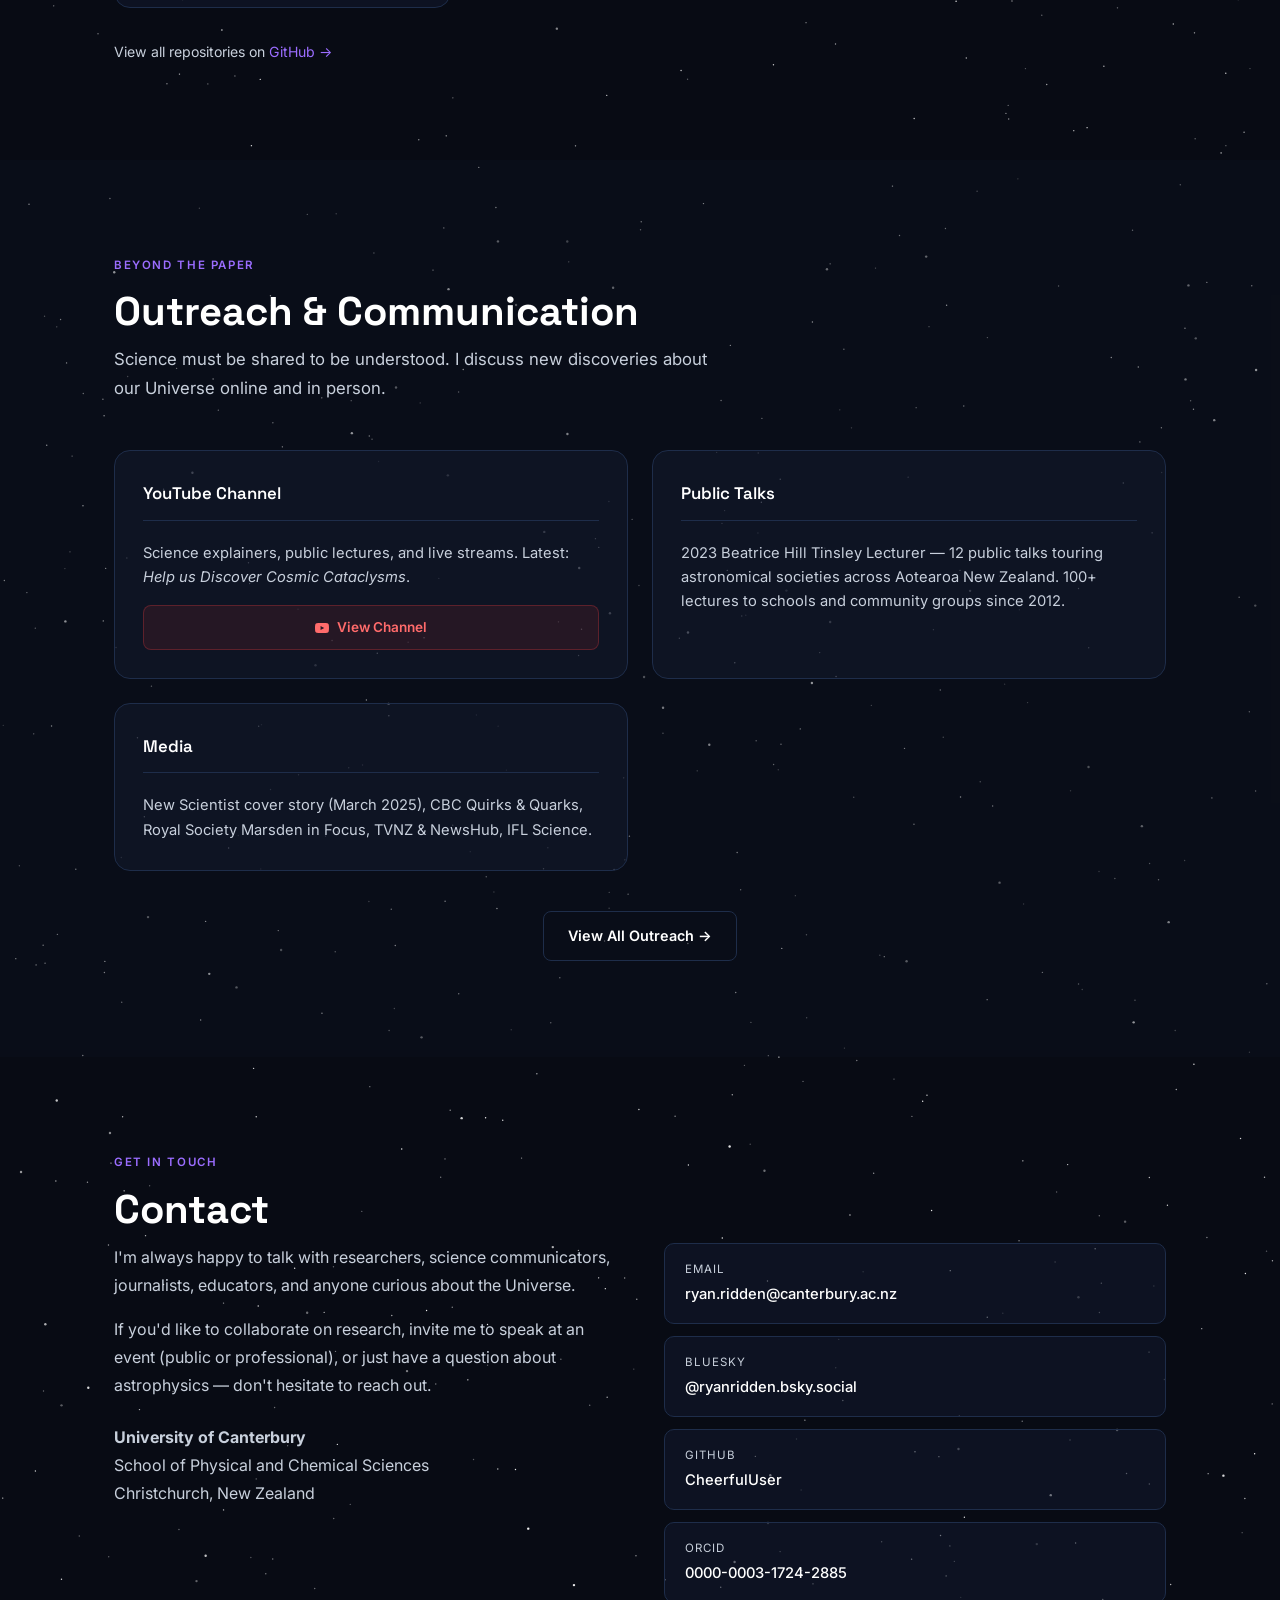
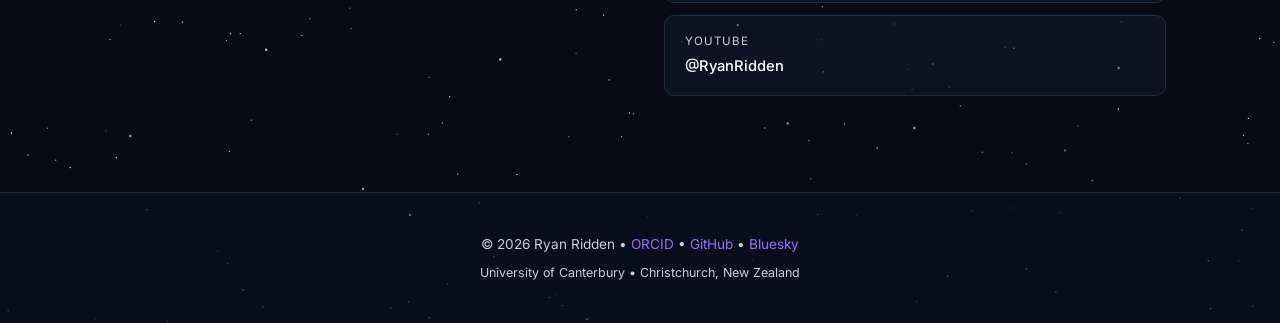
==== commit 46cc80d6: "Use extensionless URLs; add AT 2020afjz to recent publications - Move subpages into directories (res" ====
--- a/index.html
+++ b/index.html
@@ -8,7 +8,7 @@
     <link rel="preconnect" href="https://fonts.googleapis.com">
     <link rel="preconnect" href="https://fonts.gstatic.com" crossorigin>
     <link href="https://fonts.googleapis.com/css2?family=Inter:wght@300;400;500;600;700&family=Space+Grotesk:wght@400;500;600;700&display=swap" rel="stylesheet">
-    <link rel="stylesheet" href="css/style.css">
+    <link rel="stylesheet" href="/css/style.css">
 </head>
 <body>
 
@@ -20,11 +20,11 @@
         <a href="#hero" class="nav-logo">Ryan <span>Ridden</span></a>
         <ul class="nav-links" id="navLinks">
             <li><a href="#about">About</a></li>
-            <li><a href="research.html">Research</a></li>
+            <li><a href="/research/">Research</a></li>
             <li><a href="#software">Software</a></li>
-            <li><a href="students.html">Students</a></li>
-            <li><a href="outreach.html">Outreach</a></li>
-            <li><a href="workshops.html">Workshops</a></li>
+            <li><a href="/students/">Students</a></li>
+            <li><a href="/outreach/">Outreach</a></li>
+            <li><a href="/workshops/">Workshops</a></li>
             <li><a href="#contact" class="nav-cta">Contact</a></li>
         </ul>
         <button class="nav-toggle" id="navToggle" aria-label="Toggle menu">
@@ -37,7 +37,7 @@
      HERO
 ====================================================== -->
 <section id="hero">
-    <div class="hero-bg-image" style="background-image:url('assets/DSC_0866.jpg');"></div>
+    <div class="hero-bg-image" style="background-image:url('/assets/DSC_0866.jpg');"></div>
     <div class="stars"></div>
     <div class="hero-glow"></div>
     <div class="hero-content container">
@@ -51,7 +51,7 @@
             it easier for everyone to do time-domain science.
         </p>
         <div class="hero-actions">
-            <a href="research.html" class="btn btn-primary">
+            <a href="/research/" class="btn btn-primary">
                 <svg width="16" height="16" viewBox="0 0 24 24" fill="none" stroke="currentColor" stroke-width="2"><path d="M12 2l3.09 6.26L22 9.27l-5 4.87 1.18 6.88L12 17.77l-6.18 3.25L7 14.14 2 9.27l6.91-1.01L12 2z"/></svg>
                 View Research
             </a>
@@ -94,7 +94,7 @@
         <div class="about-grid">
             <div class="about-photo-block">
                 <div class="about-photo">
-                    <img src="assets/ryan.jpg" alt="Ryan Ridden-Harper">
+                    <img src="/assets/ryan.jpg" alt="Ryan Ridden-Harper">
                 </div>
                 <div class="about-links">
                     <a href="https://orcid.org/0000-0003-1724-2885" target="_blank" rel="noopener" class="about-link">
@@ -260,7 +260,7 @@
         </div>
 
         <div style="text-align:center; margin-top:2.5rem;">
-            <a href="research.html" class="btn btn-outline">
+            <a href="/research/" class="btn btn-outline">
                 View All Research &rarr;
             </a>
         </div>
@@ -619,7 +619,7 @@
         </div><!-- /outreach-grid -->
 
         <div style="text-align:center; margin-top:2.5rem;">
-            <a href="outreach.html" class="btn btn-outline">
+            <a href="/outreach/" class="btn btn-outline">
                 View All Outreach &rarr;
             </a>
         </div>
@@ -698,11 +698,11 @@
     </div>
 </footer>
 
-<script src="js/main.js"></script>
-<script src="js/vendor/d3.v7.min.js"></script>
-<script src="js/vendor/topojson-client.min.js"></script>
-<script src="js/world-data.js"></script>
-<script src="js/collab-map.js"></script>
-<script src="js/stars.js"></script>
+<script src="/js/main.js"></script>
+<script src="/js/vendor/d3.v7.min.js"></script>
+<script src="/js/vendor/topojson-client.min.js"></script>
+<script src="/js/world-data.js"></script>
+<script src="/js/collab-map.js"></script>
+<script src="/js/stars.js"></script>
 </body>
 </html>
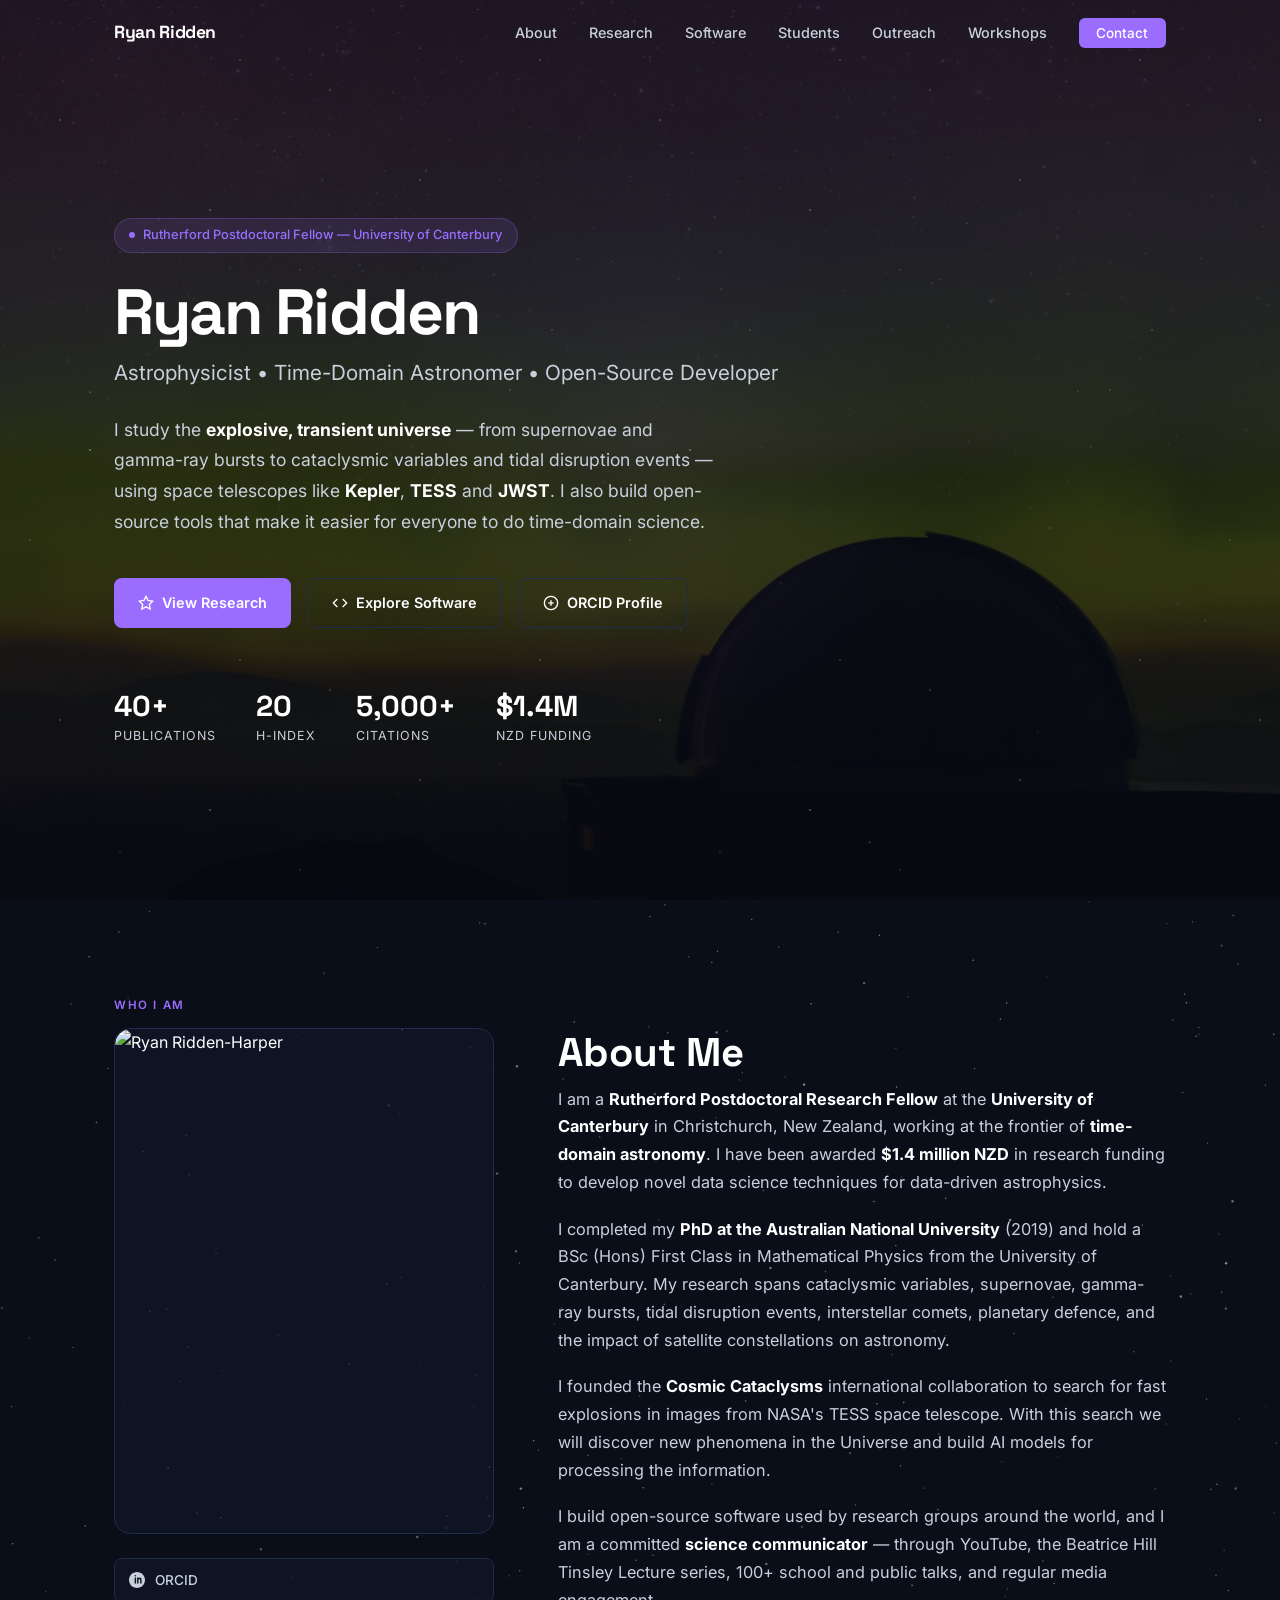
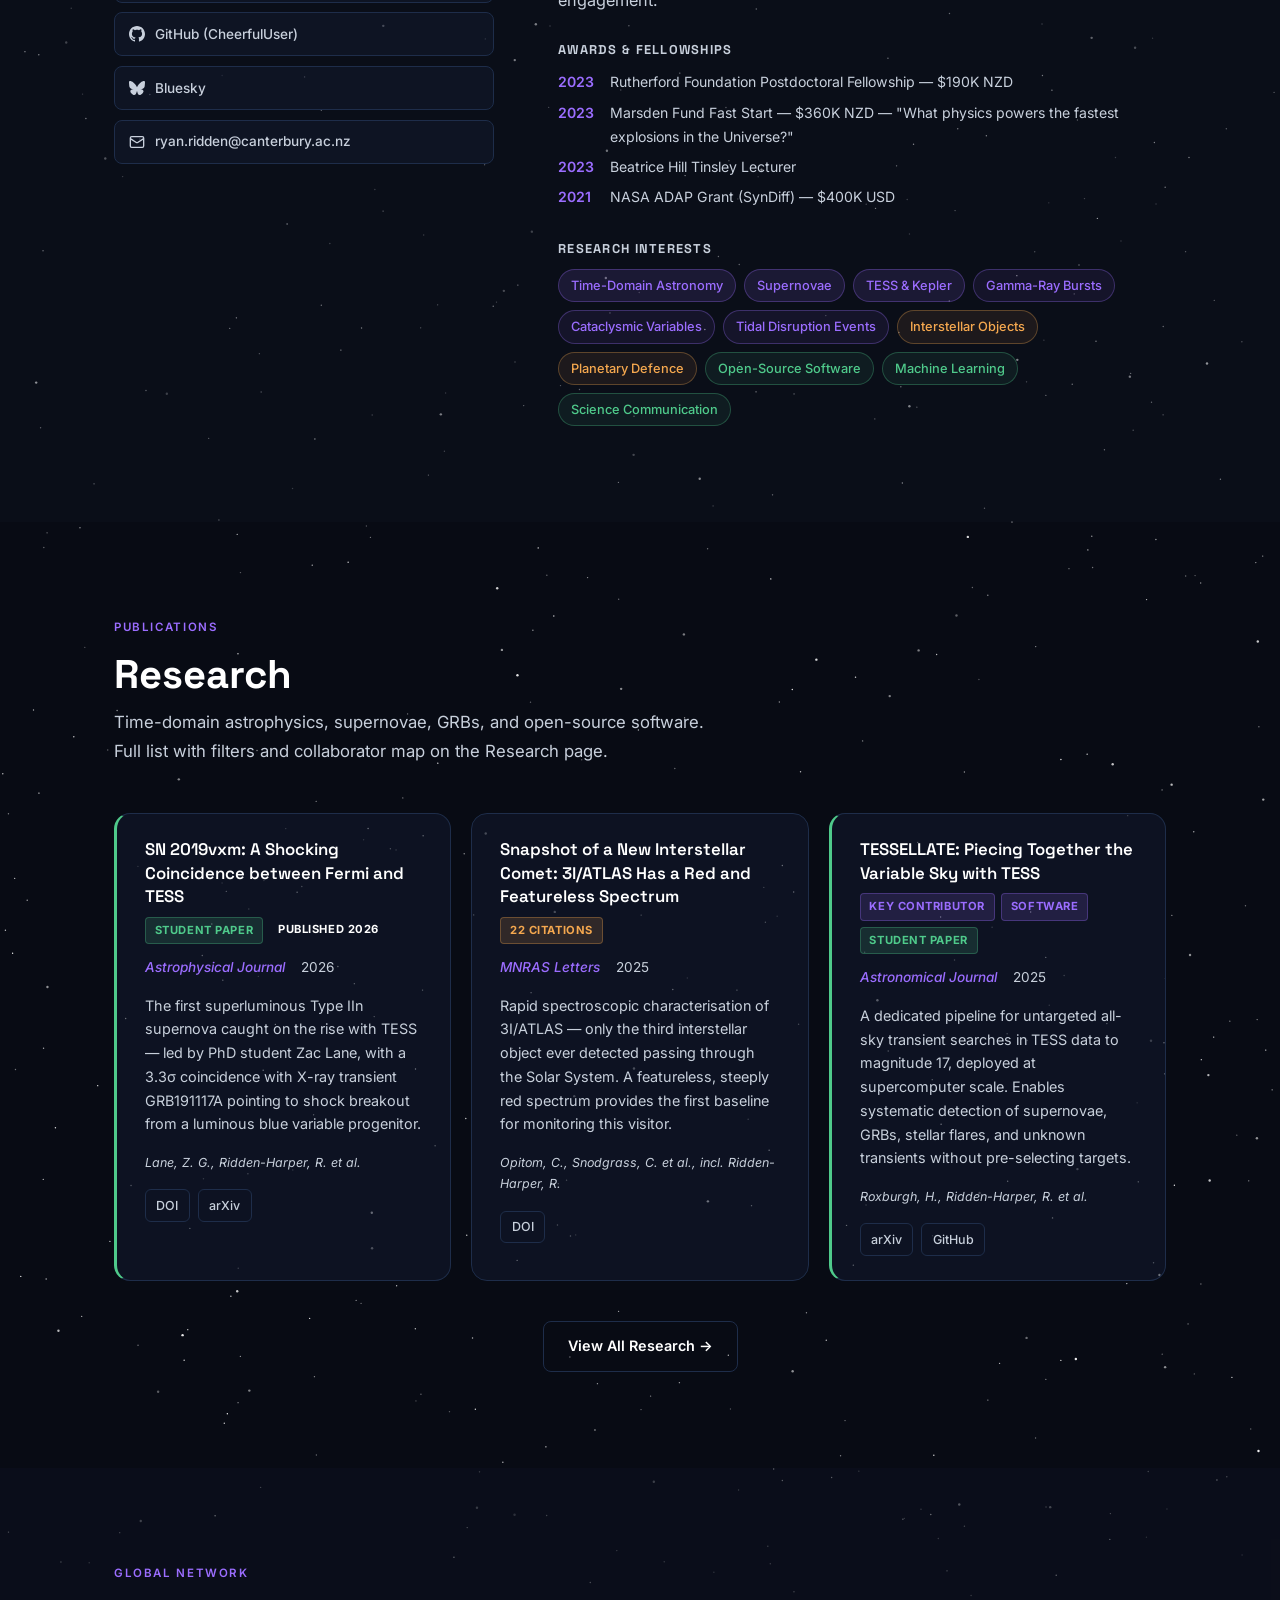
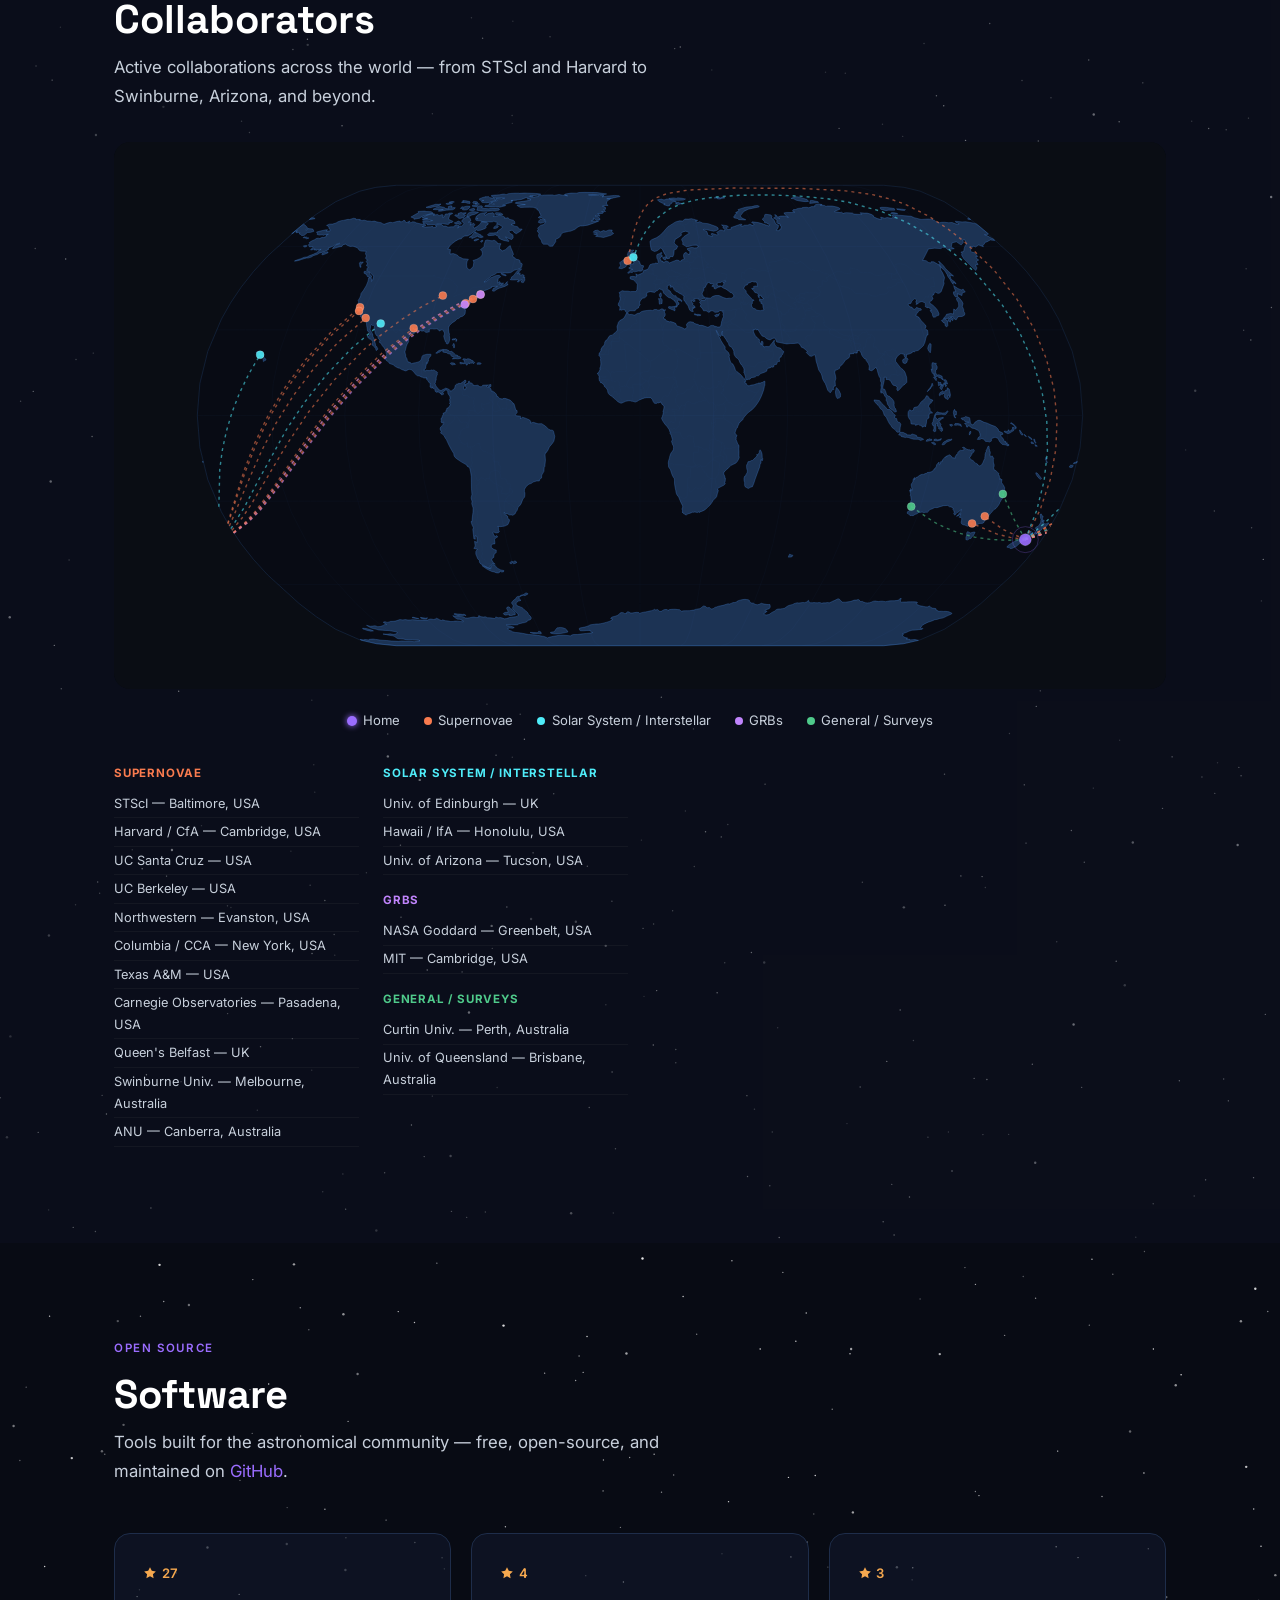
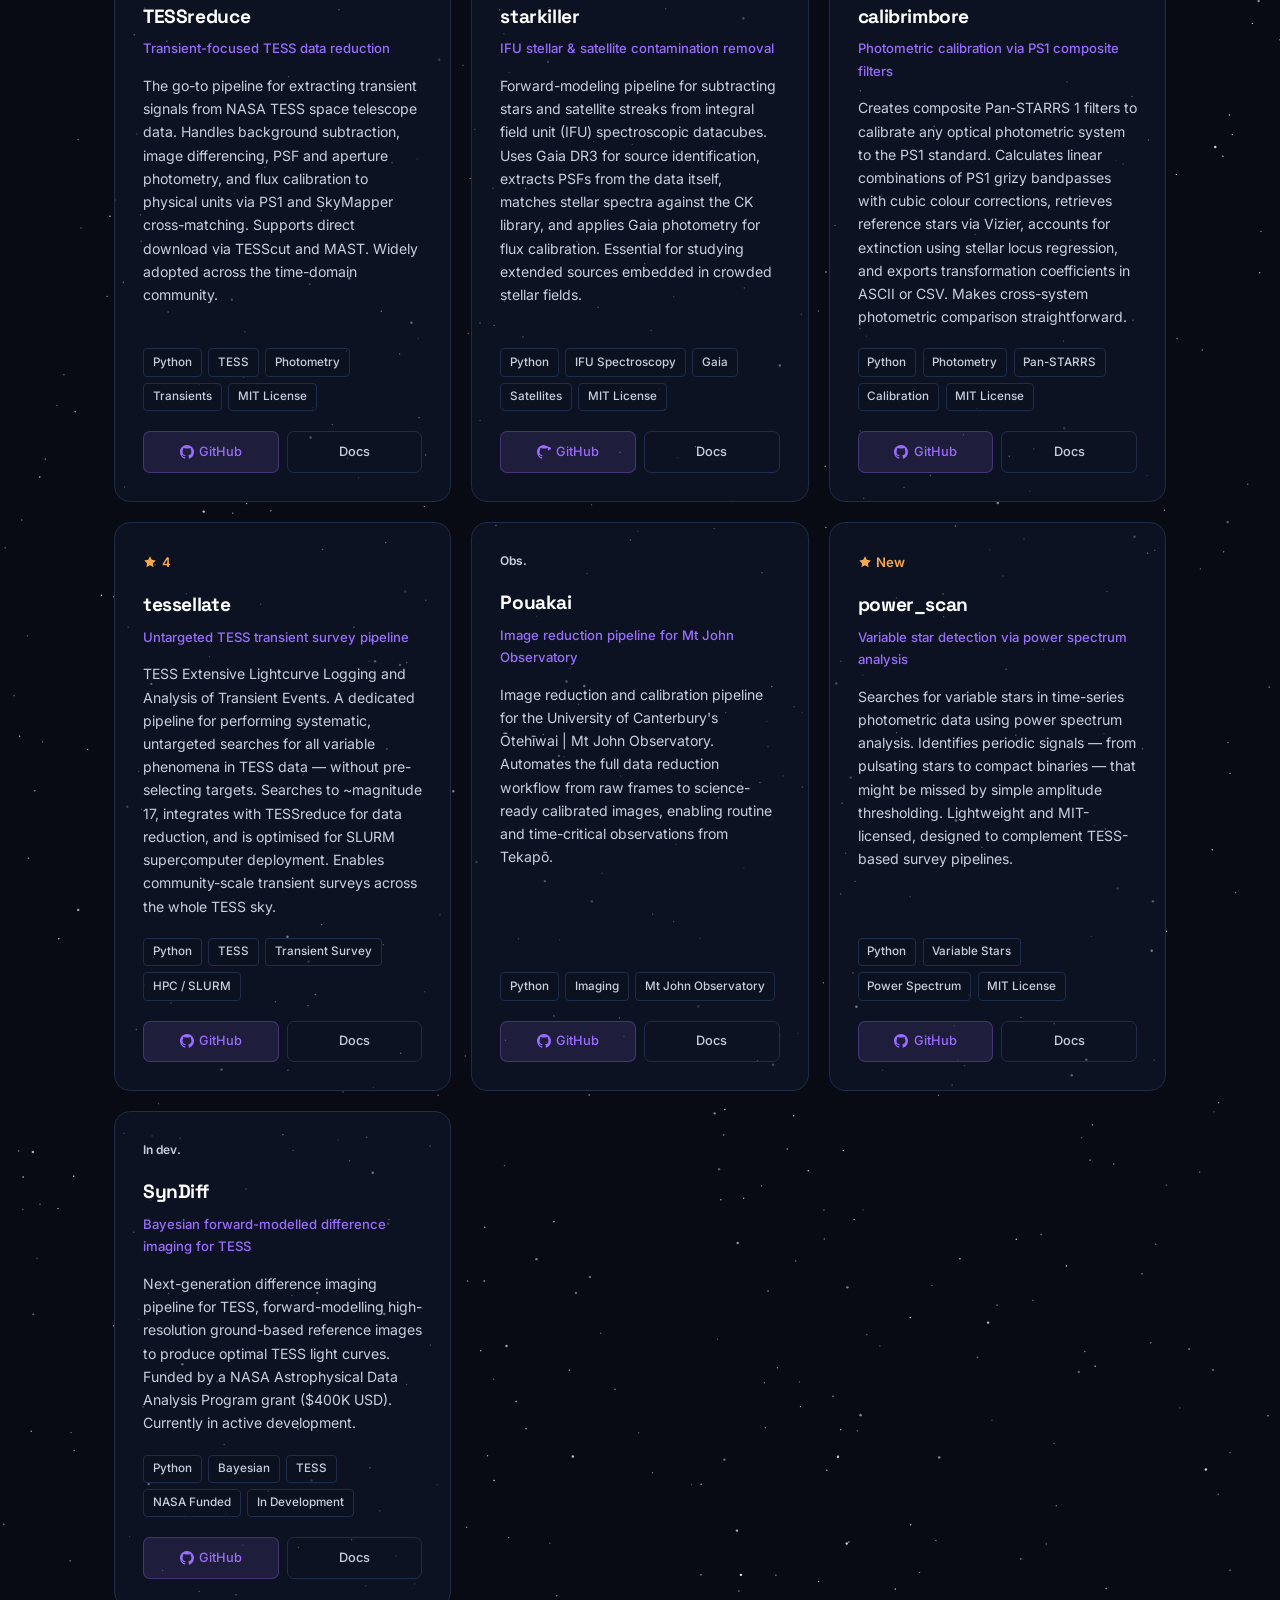
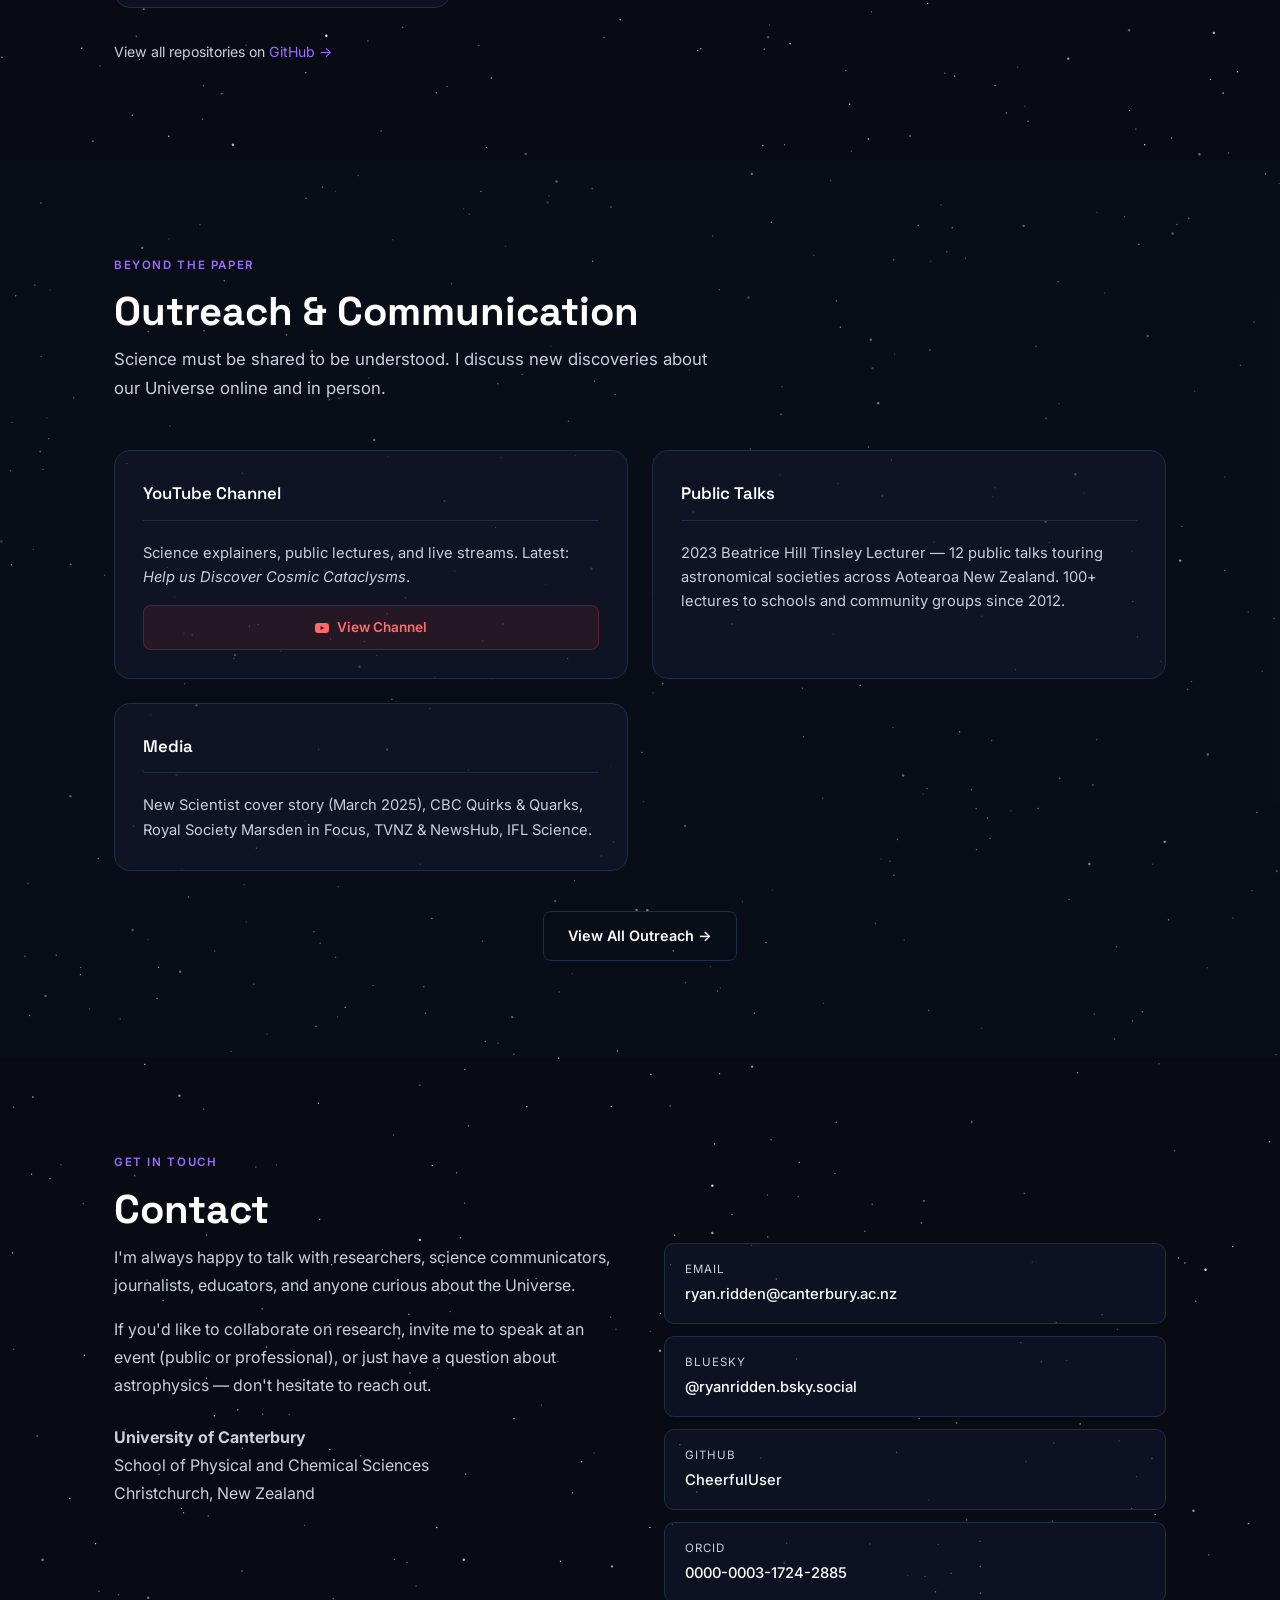
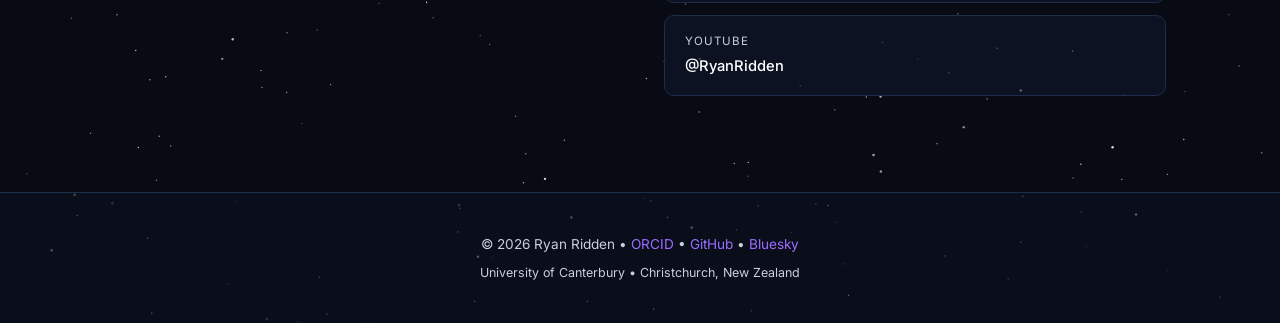
==== commit 5f9511fa: "Update publications: SN 2019vxm published, add AT 2020afjz - SN 2019vxm now ApJ 2026 (was preprint);" ====
--- a/index.html
+++ b/index.html
@@ -197,22 +197,22 @@
         <div class="recent-pub-teaser">
 
             <!-- SN 2019vxm -->
-            <div class="pub-card" data-category="supernovae grb student" data-year="2025" data-citations="0" data-journal="Astrophysical Journal" data-student="true">
+            <div class="pub-card" data-category="supernovae grb student" data-year="2026" data-citations="0" data-journal="Astrophysical Journal" data-student="true" data-refereed="true">
                 <div class="pub-header">
                     <h3 class="pub-title">SN 2019vxm: A Shocking Coincidence between Fermi and TESS</h3>
                     <div class="pub-badges">
                         <span class="badge badge-student">Student Paper</span>
-                        <span class="badge badge-new">Preprint 2025</span>
+                        <span class="badge badge-new">Published 2026</span>
                     </div>
                 </div>
                 <div class="pub-meta">
-                    <span class="pub-journal">Astrophysical Journal (submitted)</span>
-                    <span class="pub-year">2025</span>
+                    <span class="pub-journal">Astrophysical Journal</span>
+                    <span class="pub-year">2026</span>
                 </div>
                 <p class="pub-summary">The first superluminous Type IIn supernova caught on the rise with TESS — led by PhD student Zac Lane, with a 3.3&sigma; coincidence with X-ray transient GRB191117A pointing to shock breakout from a luminous blue variable progenitor.</p>
                 <div class="pub-footer">
                     <span class="pub-authors">Lane, Z. G., Ridden-Harper, R. et al.</span>
-                    <div class="pub-links"><a href="https://arxiv.org/abs/2511.15975" target="_blank" rel="noopener" class="pub-link">arXiv</a></div>
+                    <div class="pub-links"><a href="https://doi.org/10.3847/1538-4357/ae6245" target="_blank" rel="noopener" class="pub-link">DOI</a> <a href="https://arxiv.org/abs/2511.15975" target="_blank" rel="noopener" class="pub-link">arXiv</a></div>
                 </div>
             </div>
 
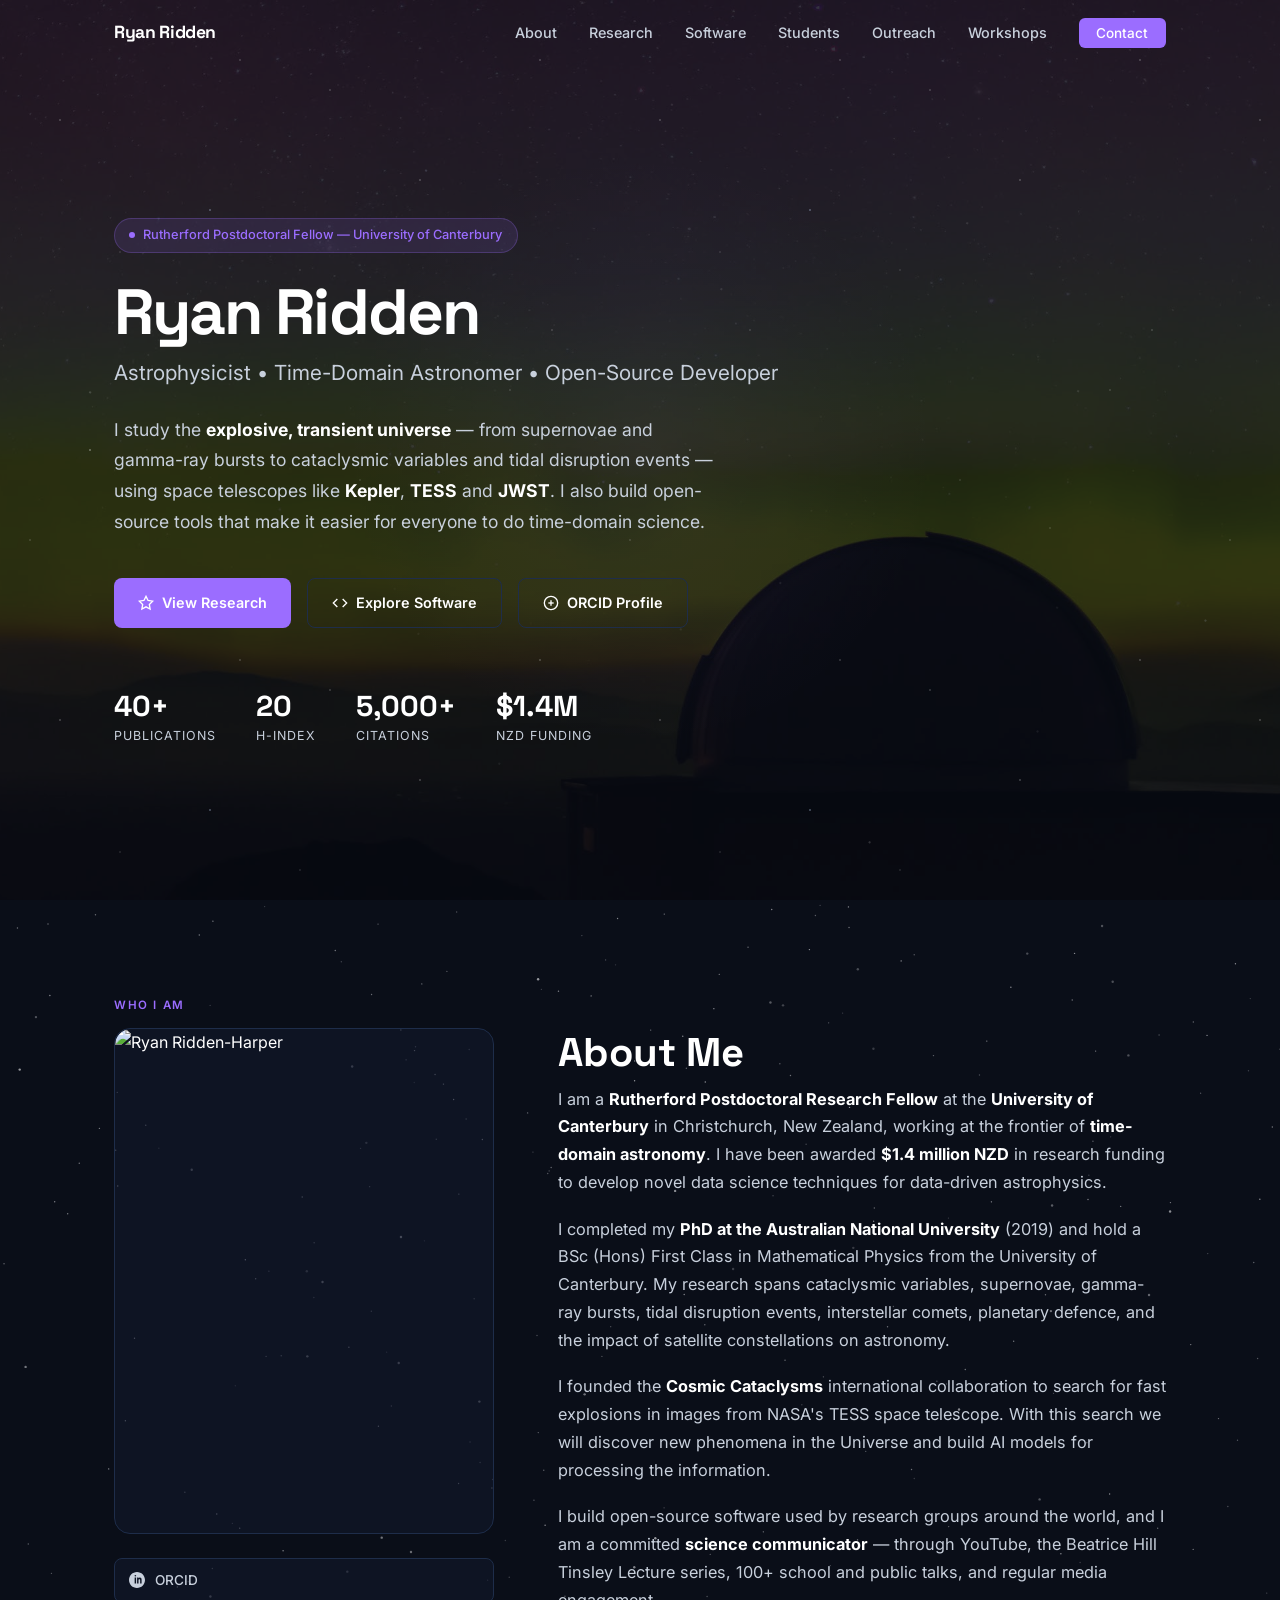
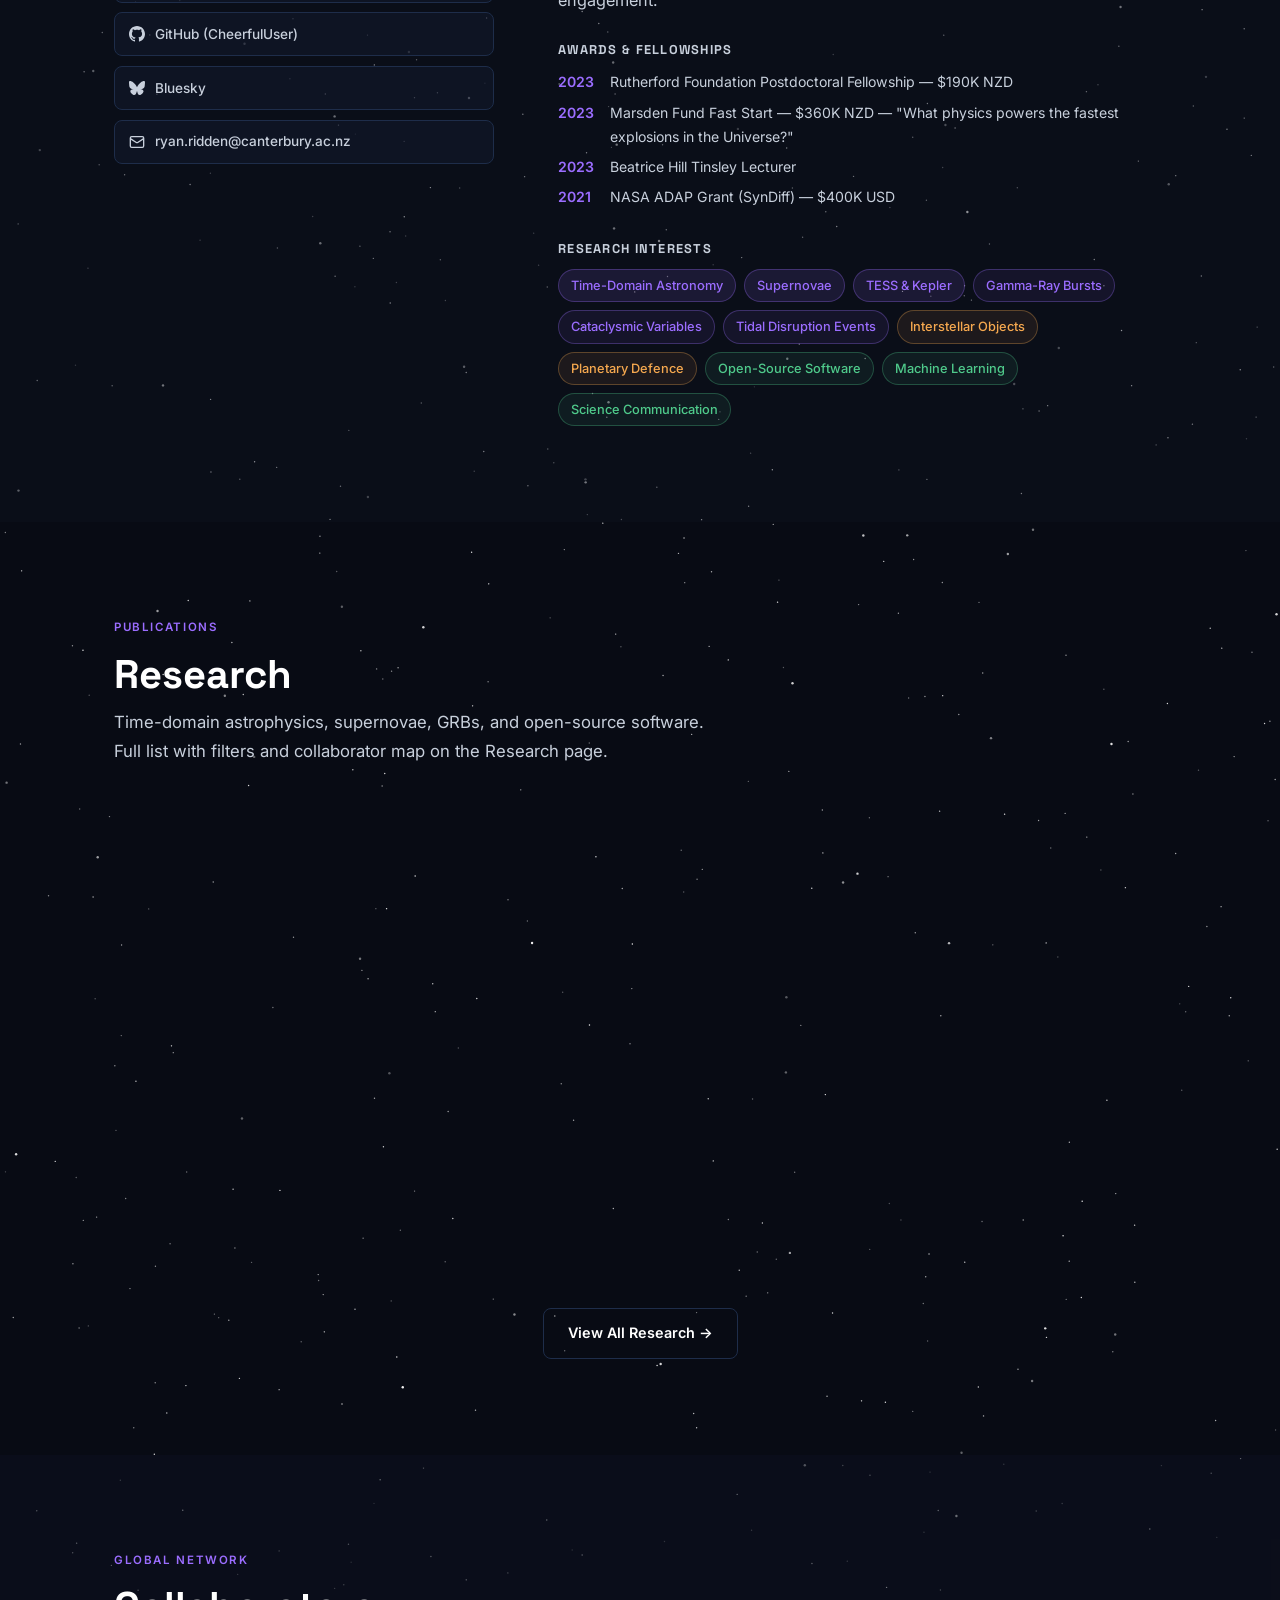
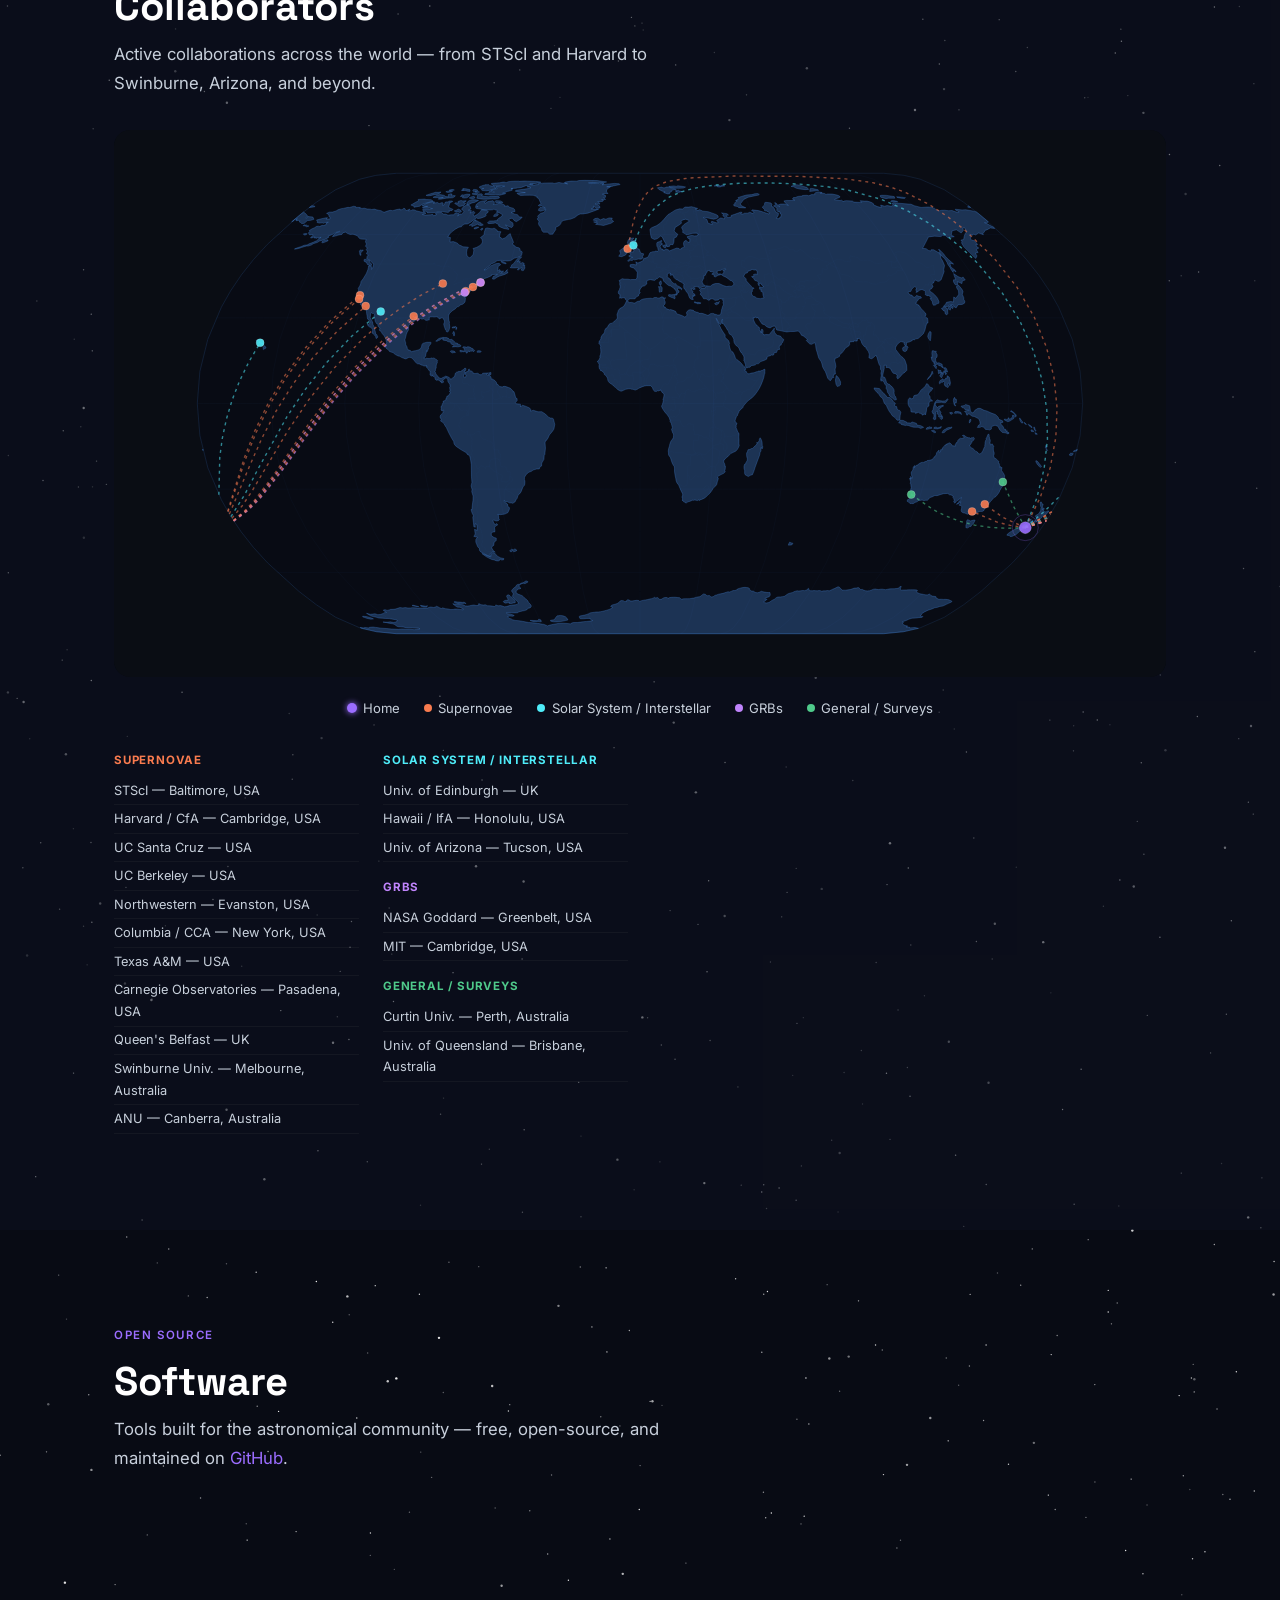
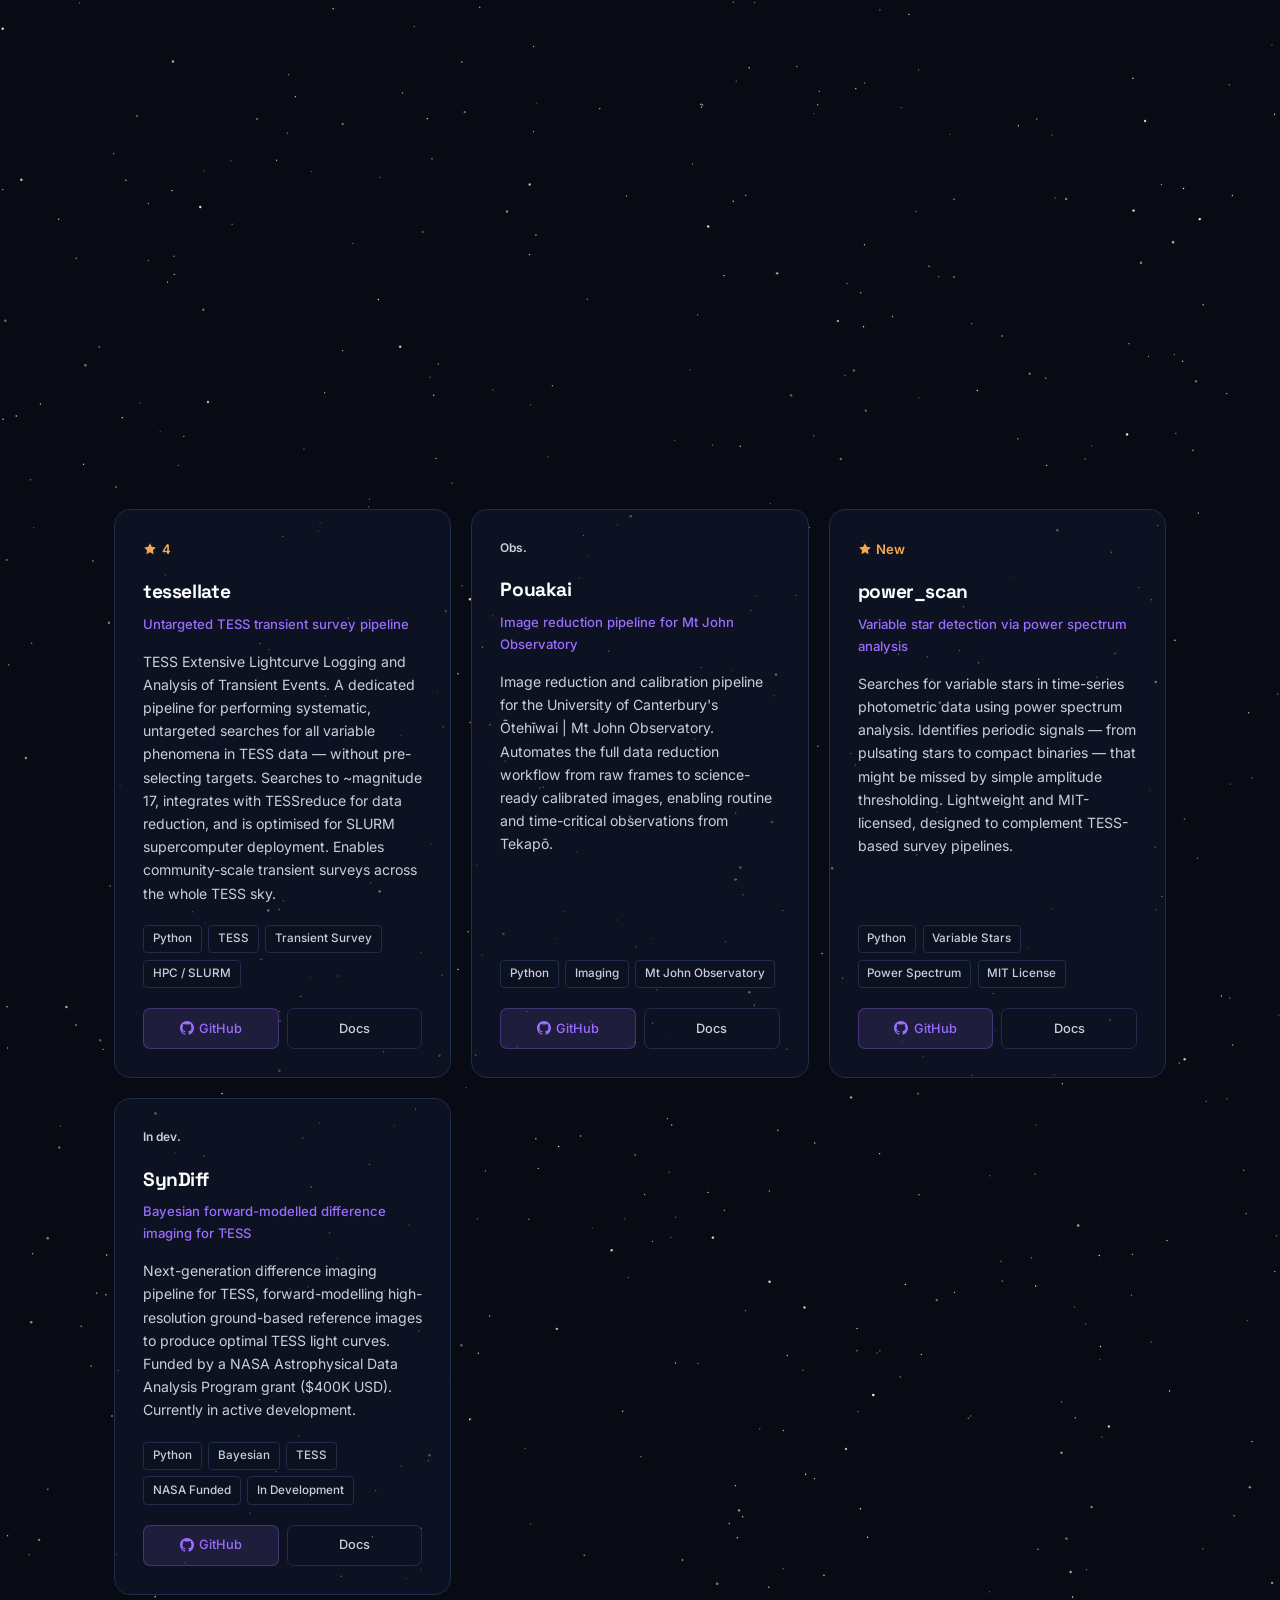
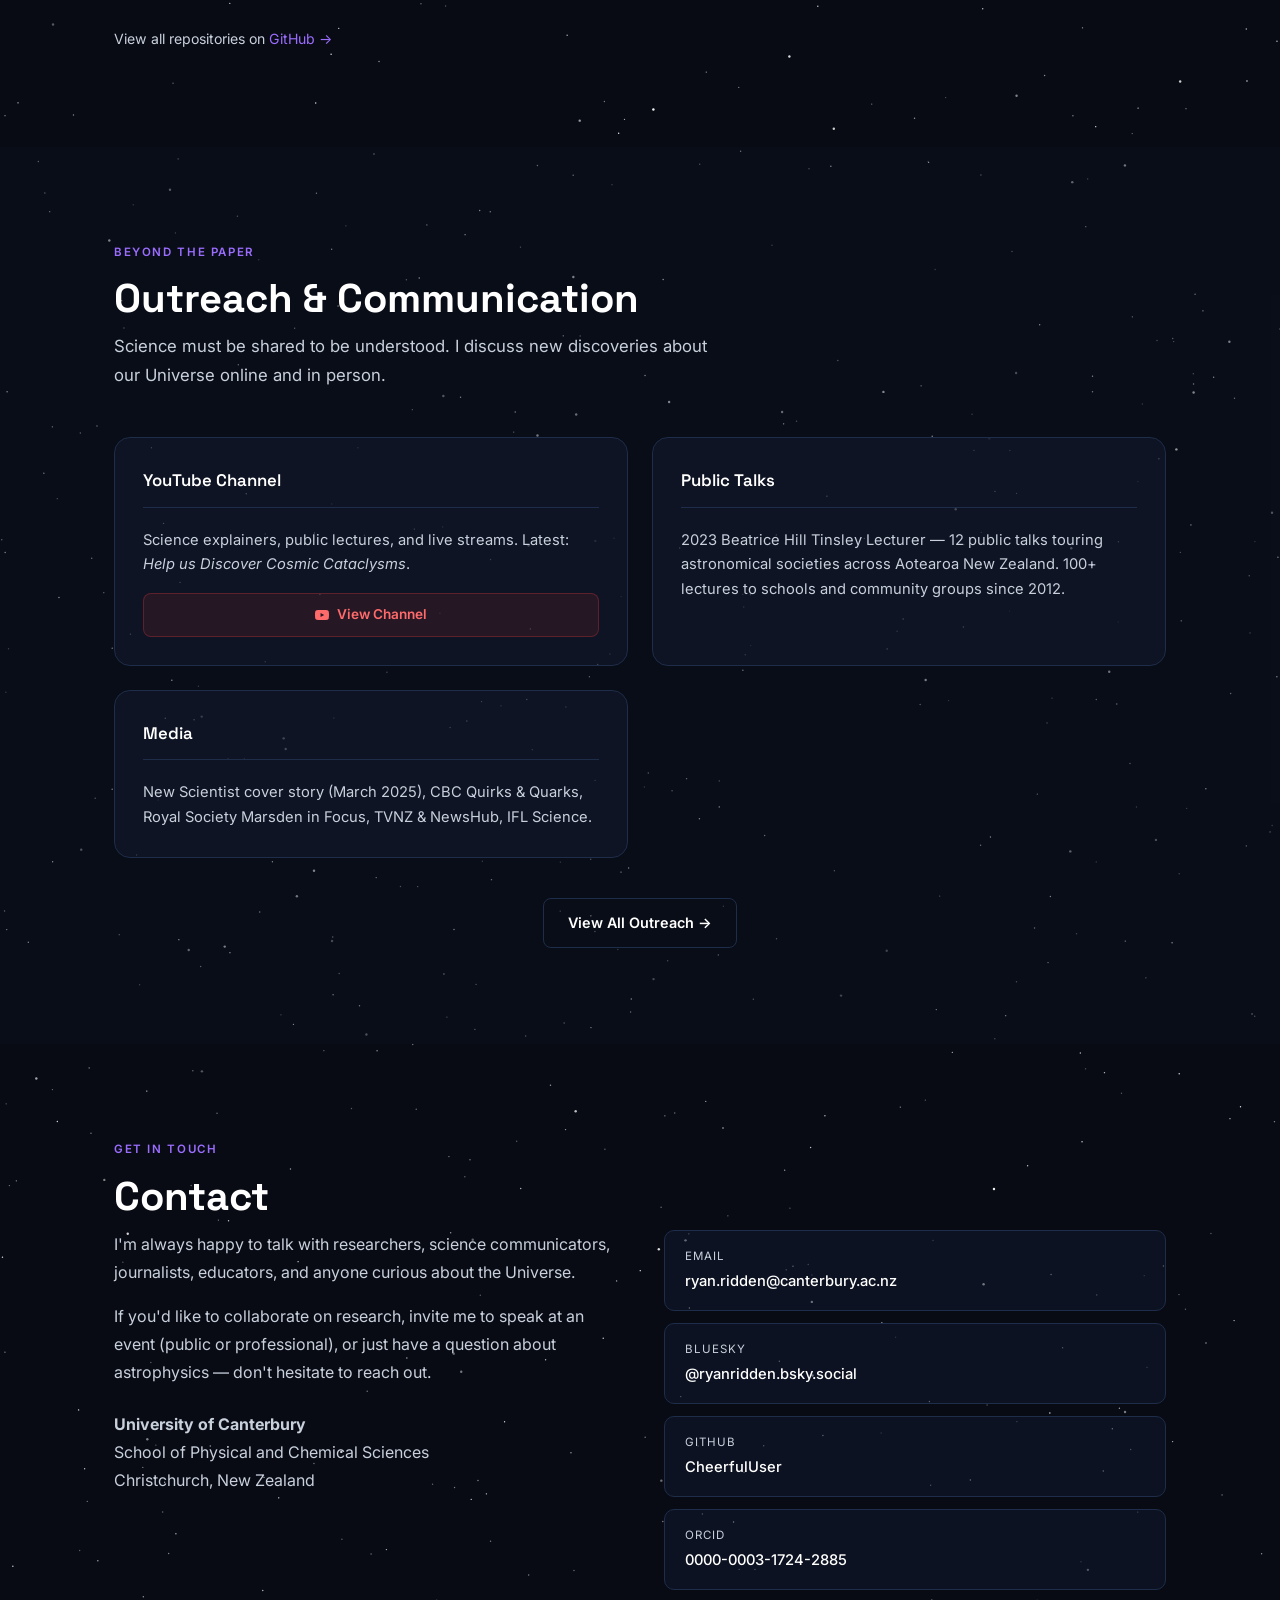
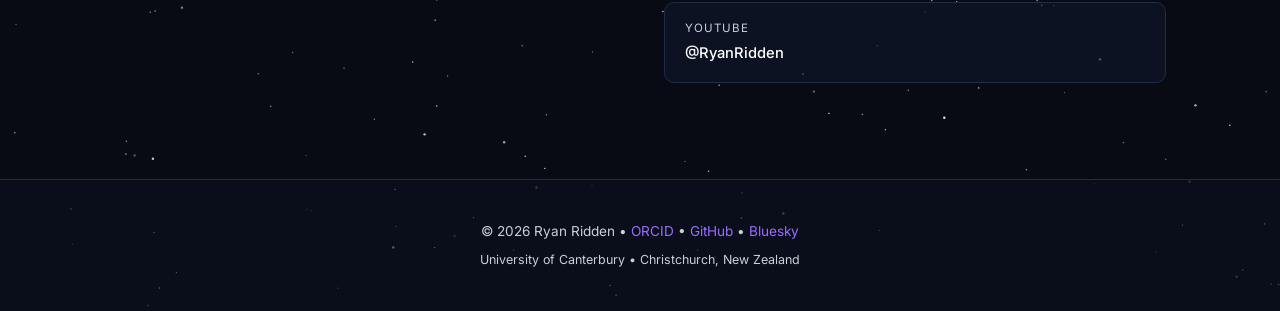
==== commit e01f3799: "Homepage: feature AT 2020afjz in publications teaser; drop Key Contributor badges" ====
--- a/index.html
+++ b/index.html
@@ -196,6 +196,28 @@
 
         <div class="recent-pub-teaser">
 
+            <!-- AT 2020afjz -->
+            <div class="pub-card" data-category="grb lead student software" data-year="2026" data-citations="0" data-journal="Astrophysical Journal" data-student="true">
+                <div class="pub-header">
+                    <h3 class="pub-title">AT 2020afjz (TSS2020a): The First Fast Extragalactic Transient Discovered by TESS</h3>
+                    <div class="pub-badges">
+                        <span class="badge badge-lead">Lead Author</span>
+                        <span class="badge badge-new">Preprint 2026</span>
+                    </div>
+                </div>
+                <div class="pub-meta">
+                    <span class="pub-journal">Astrophysical Journal (submitted)</span>
+                    <span class="pub-year">2026</span>
+                </div>
+                <p class="pub-summary">The first hour-scale extragalactic transient with fully resolved evolution caught by TESS. Found via the HiLaTS program in a galaxy pair at z&nbsp;=&nbsp;0.67; modelling favours a dirty-fireball or orphan afterglow.</p>
+                <div class="pub-footer">
+                    <span class="pub-authors">Ridden-Harper, R., Roxburgh, H., Montilla, C. et al.</span>
+                    <div class="pub-links">
+                        <a href="https://arxiv.org/abs/2608.17242" target="_blank" rel="noopener" class="pub-link">arXiv</a>
+                    </div>
+                </div>
+            </div>
+
             <!-- SN 2019vxm -->
             <div class="pub-card" data-category="supernovae grb student" data-year="2026" data-citations="0" data-journal="Astrophysical Journal" data-student="true" data-refereed="true">
                 <div class="pub-header">
@@ -230,30 +252,6 @@
                 <div class="pub-footer">
                     <span class="pub-authors">Opitom, C., Snodgrass, C. et al., incl. Ridden-Harper, R.</span>
                     <div class="pub-links"><a href="https://doi.org/10.1093/mnrasl/slaf085" target="_blank" rel="noopener" class="pub-link">DOI</a></div>
-                </div>
-            </div>
-
-            <!-- TESSELLATE -->
-            <div class="pub-card" data-category="software lead student" data-year="2025" data-citations="1" data-journal="Astronomical Journal" data-student="true">
-                <div class="pub-header">
-                    <h3 class="pub-title">TESSELLATE: Piecing Together the Variable Sky with TESS</h3>
-                    <div class="pub-badges">
-                        <span class="badge badge-lead">Key Contributor</span>
-                        <span class="badge badge-software">Software</span>
-                        <span class="badge badge-student">Student Paper</span>
-                    </div>
-                </div>
-                <div class="pub-meta">
-                    <span class="pub-journal">Astronomical Journal</span>
-                    <span class="pub-year">2025</span>
-                </div>
-                <p class="pub-summary">A dedicated pipeline for untargeted all-sky transient searches in TESS data to magnitude 17, deployed at supercomputer scale. Enables systematic detection of supernovae, GRBs, stellar flares, and unknown transients without pre-selecting targets.</p>
-                <div class="pub-footer">
-                    <span class="pub-authors">Roxburgh, H., Ridden-Harper, R. et al.</span>
-                    <div class="pub-links">
-                        <a href="https://arxiv.org/abs/2501.07492" target="_blank" rel="noopener" class="pub-link">arXiv</a>
-                        <a href="https://github.com/rhoxu/TESSELLATE" target="_blank" rel="noopener" class="pub-link">GitHub</a>
-                    </div>
                 </div>
             </div>
 
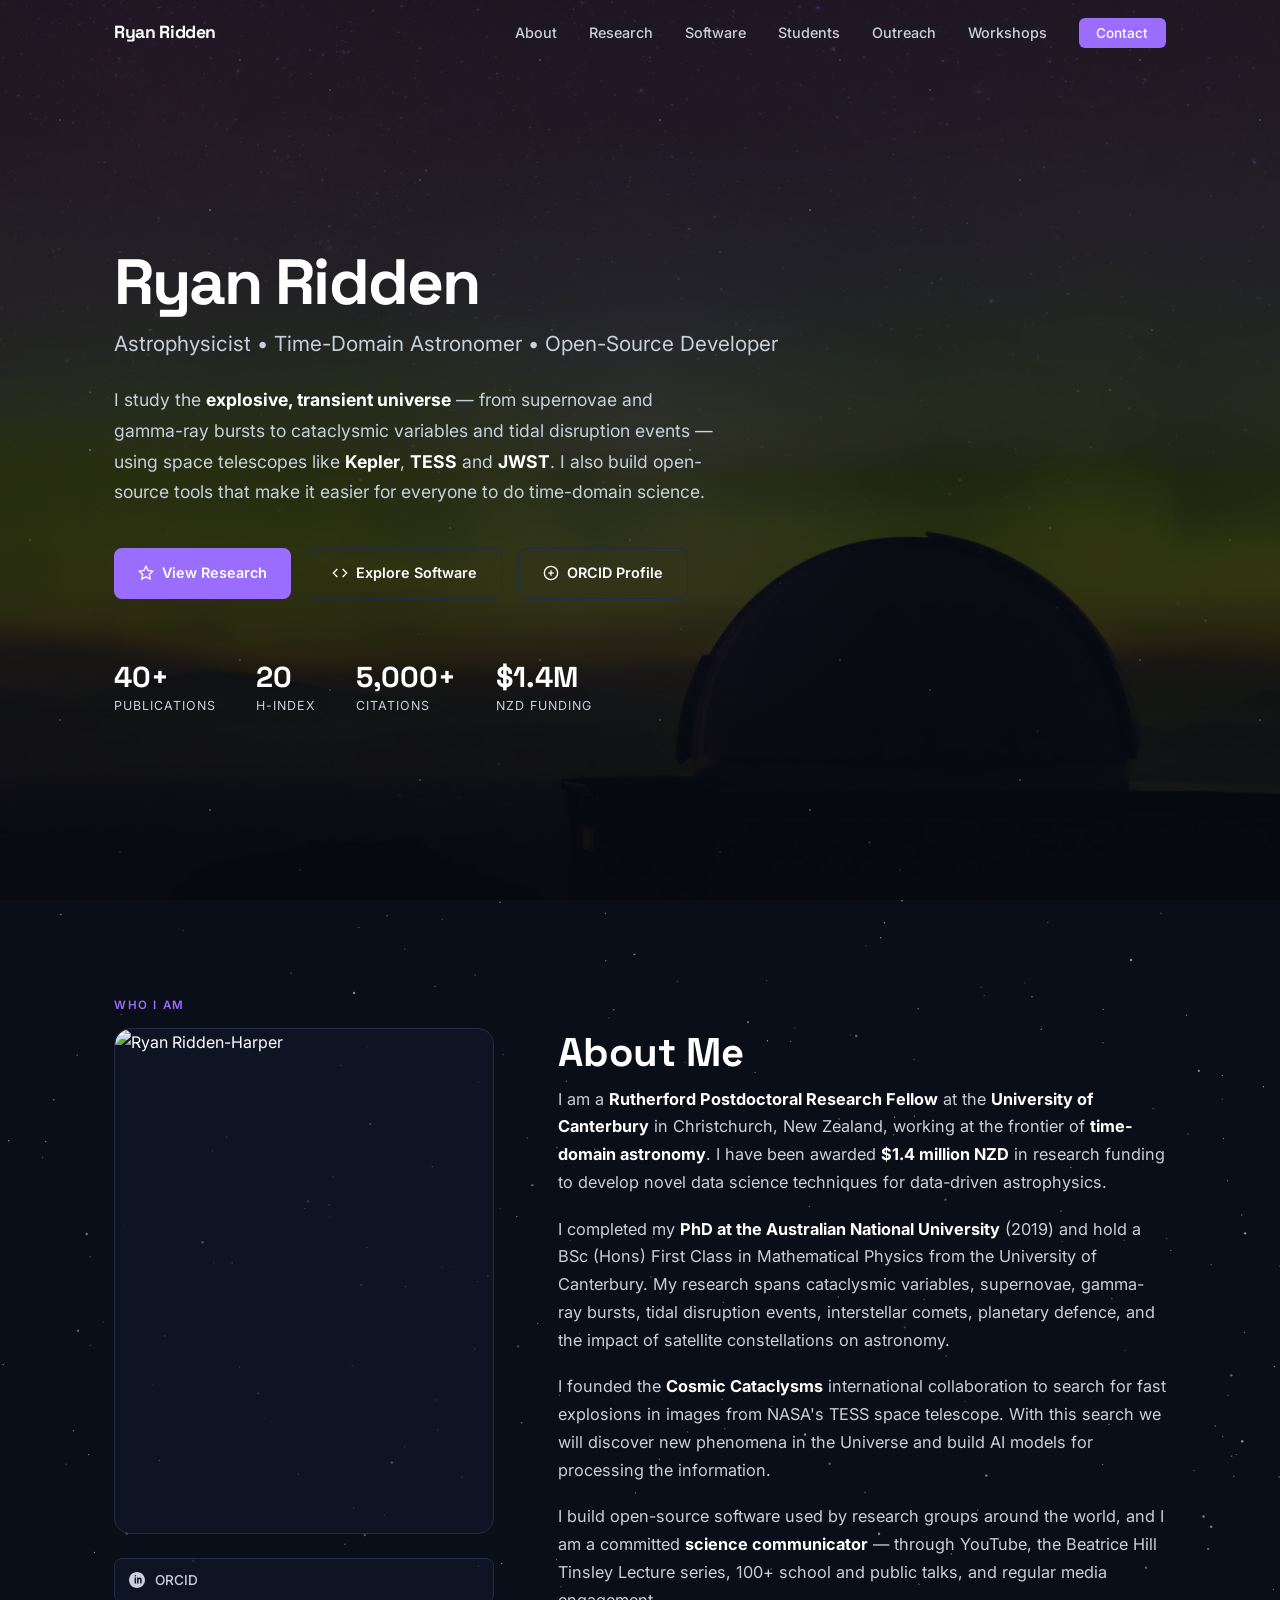
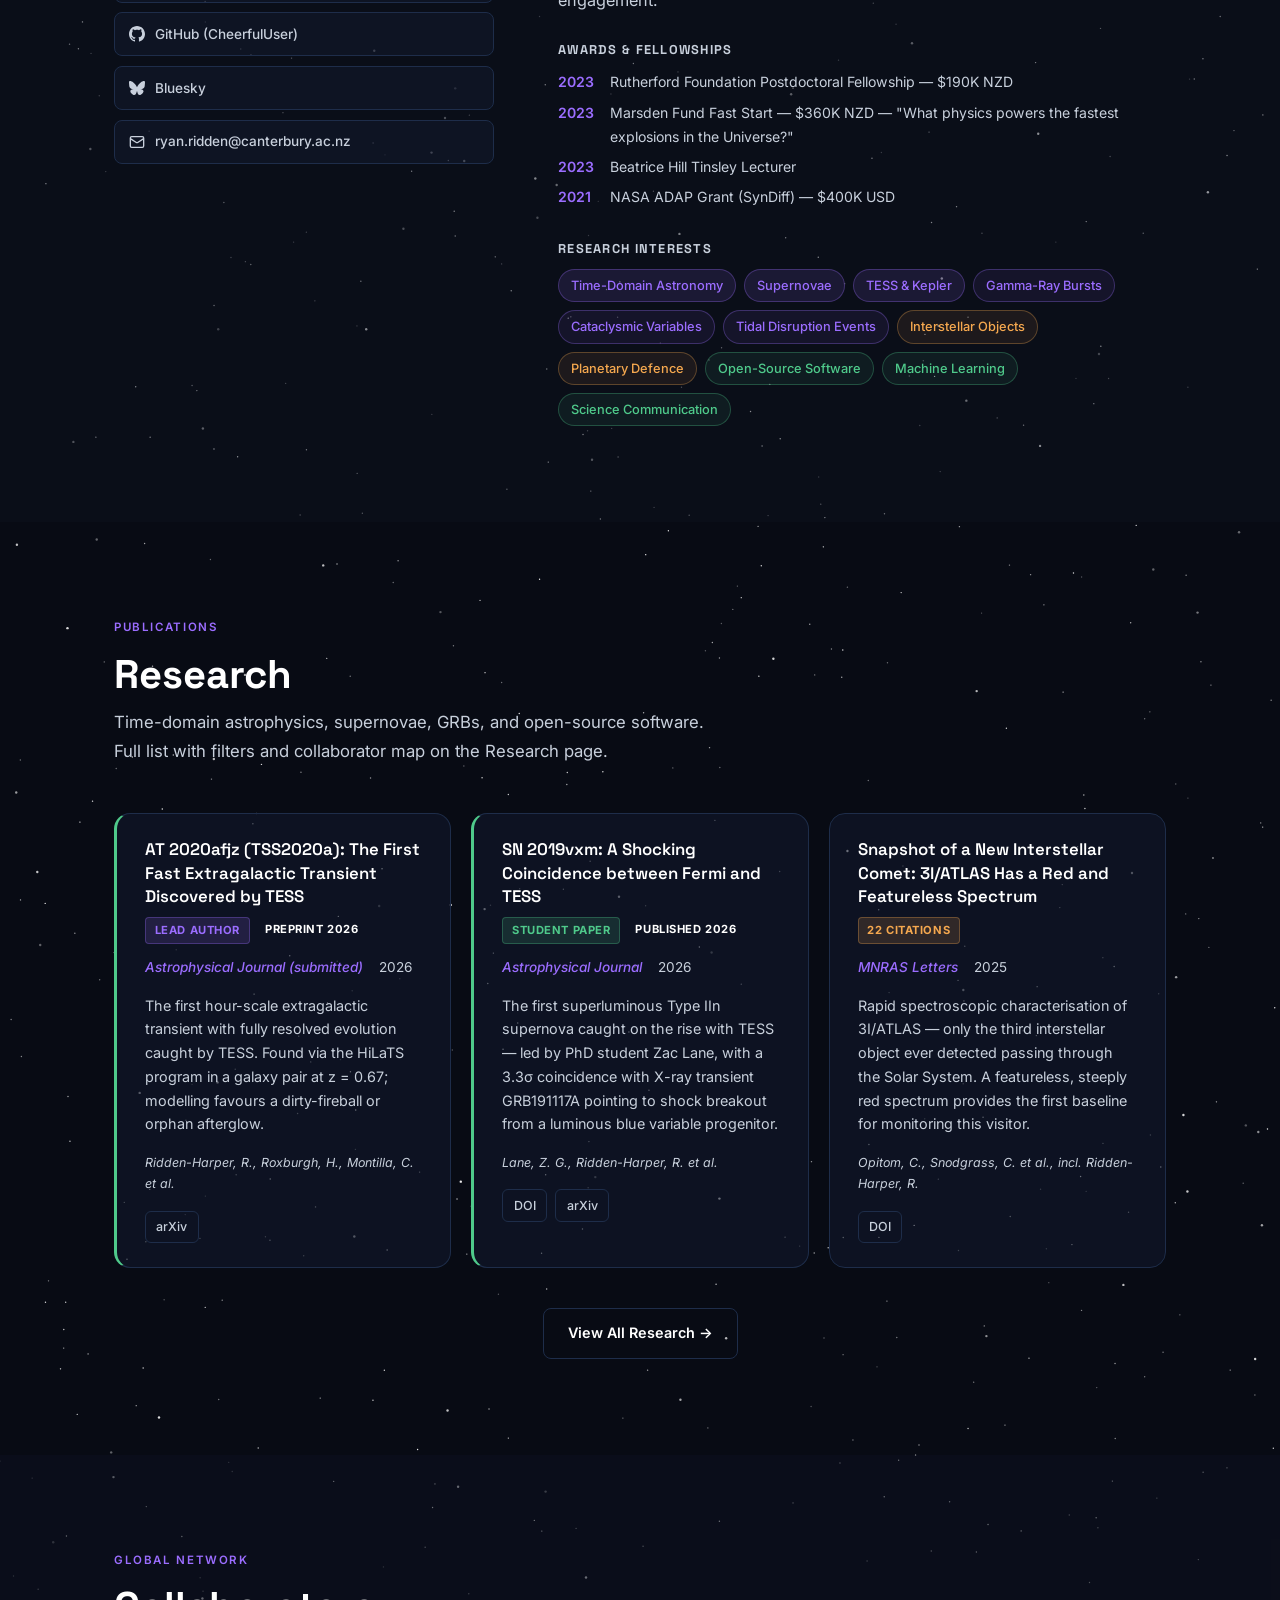
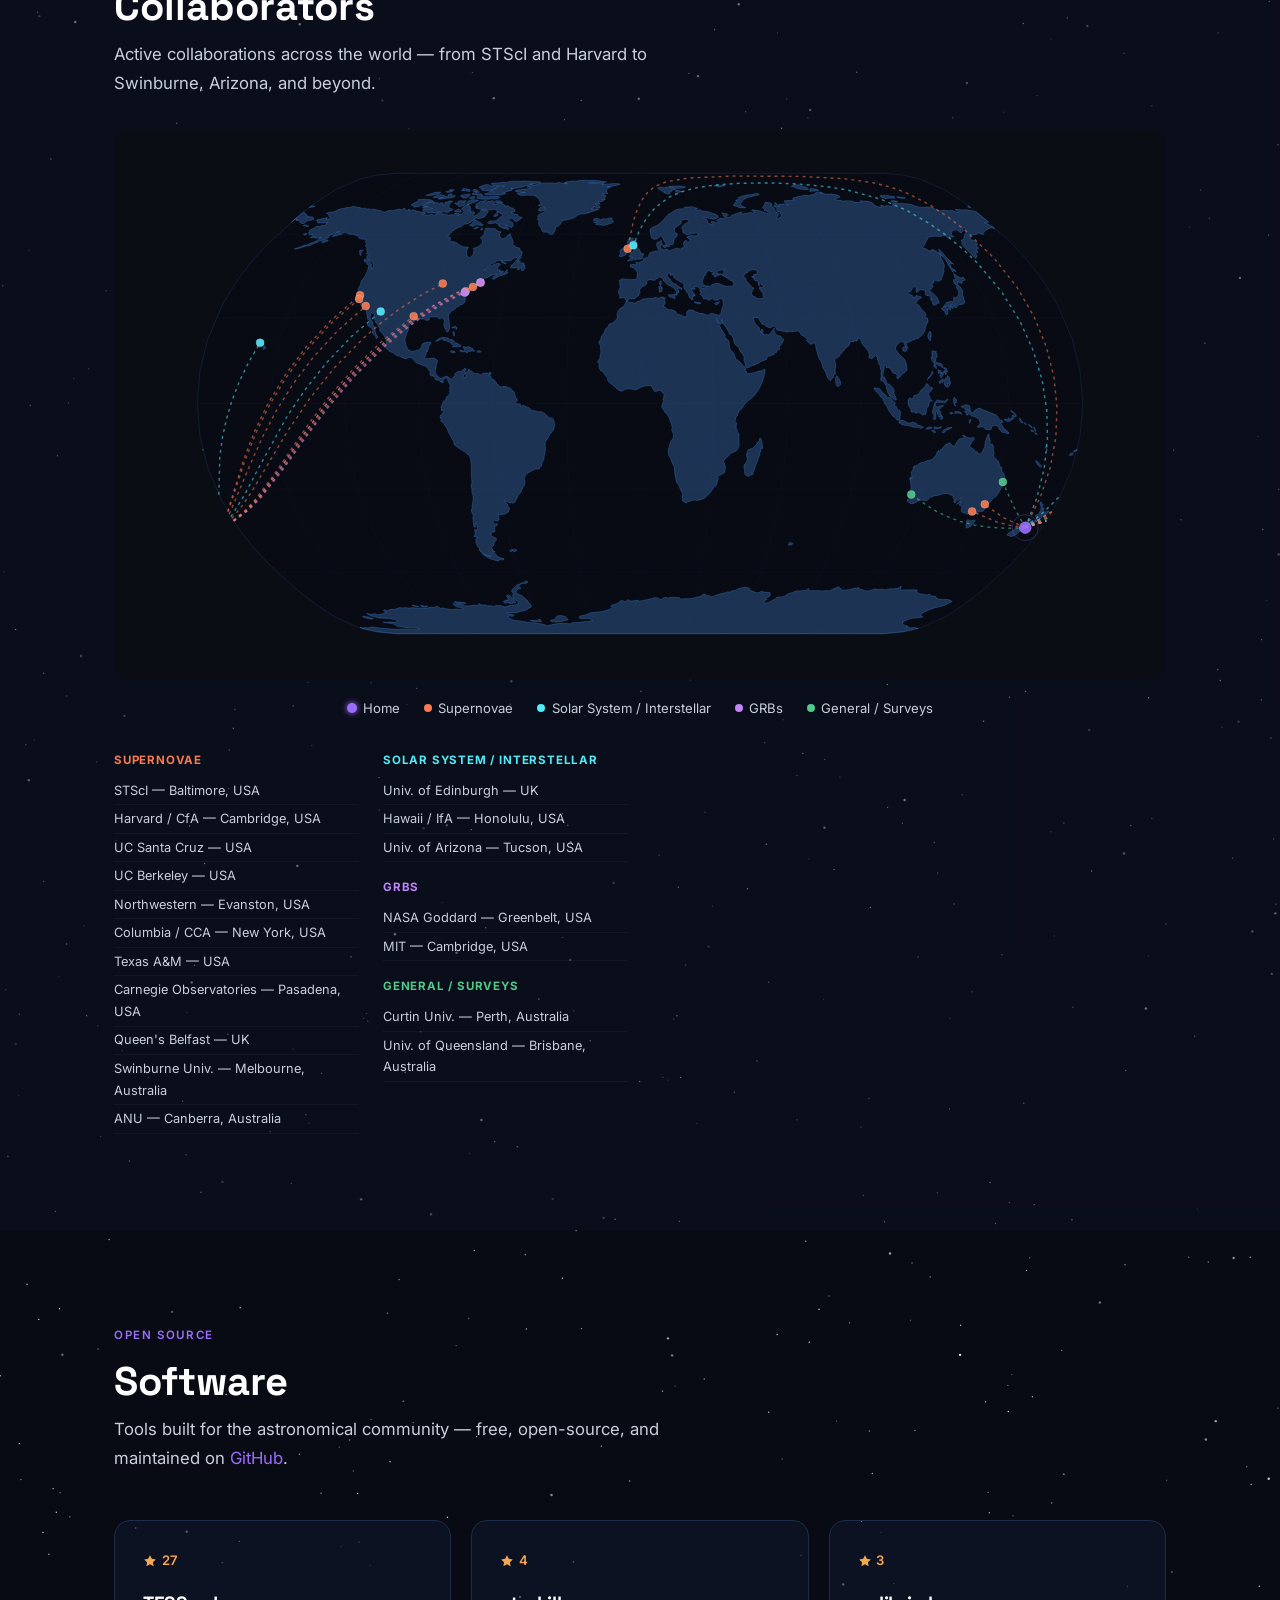
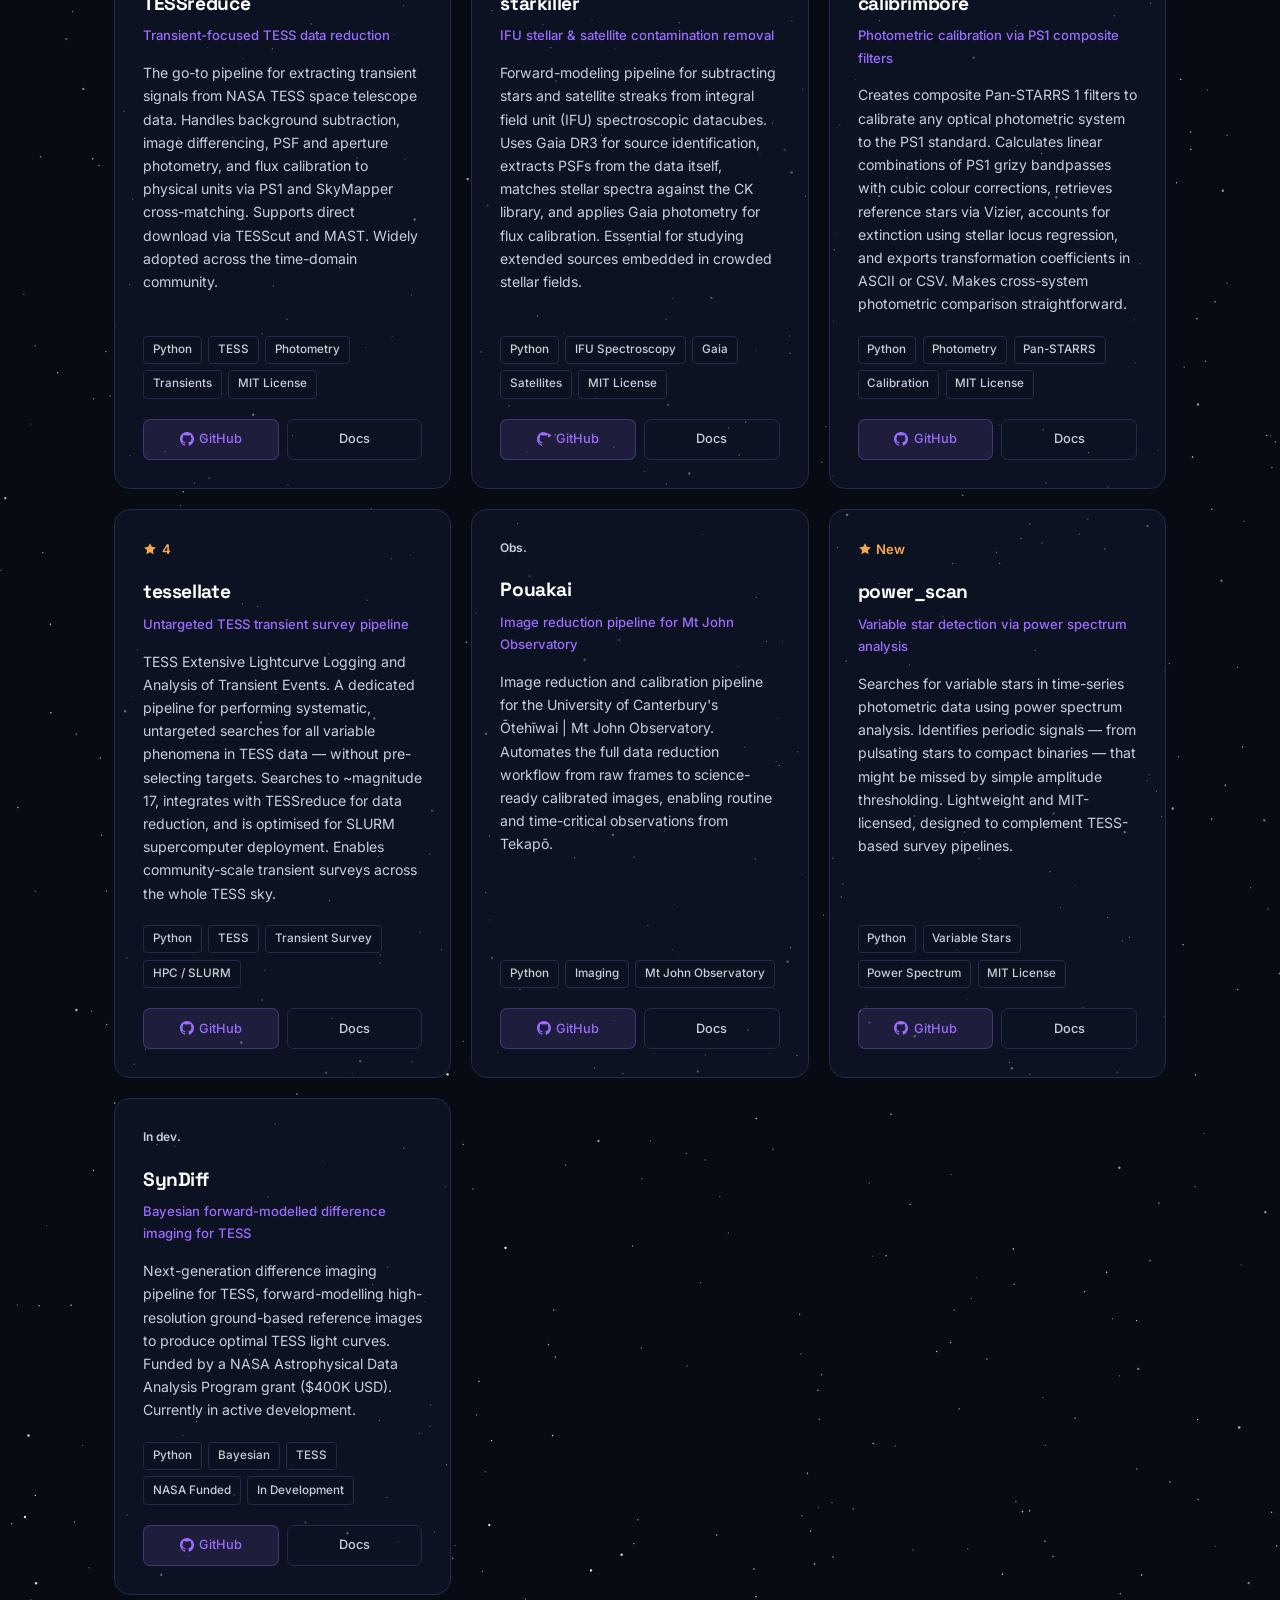
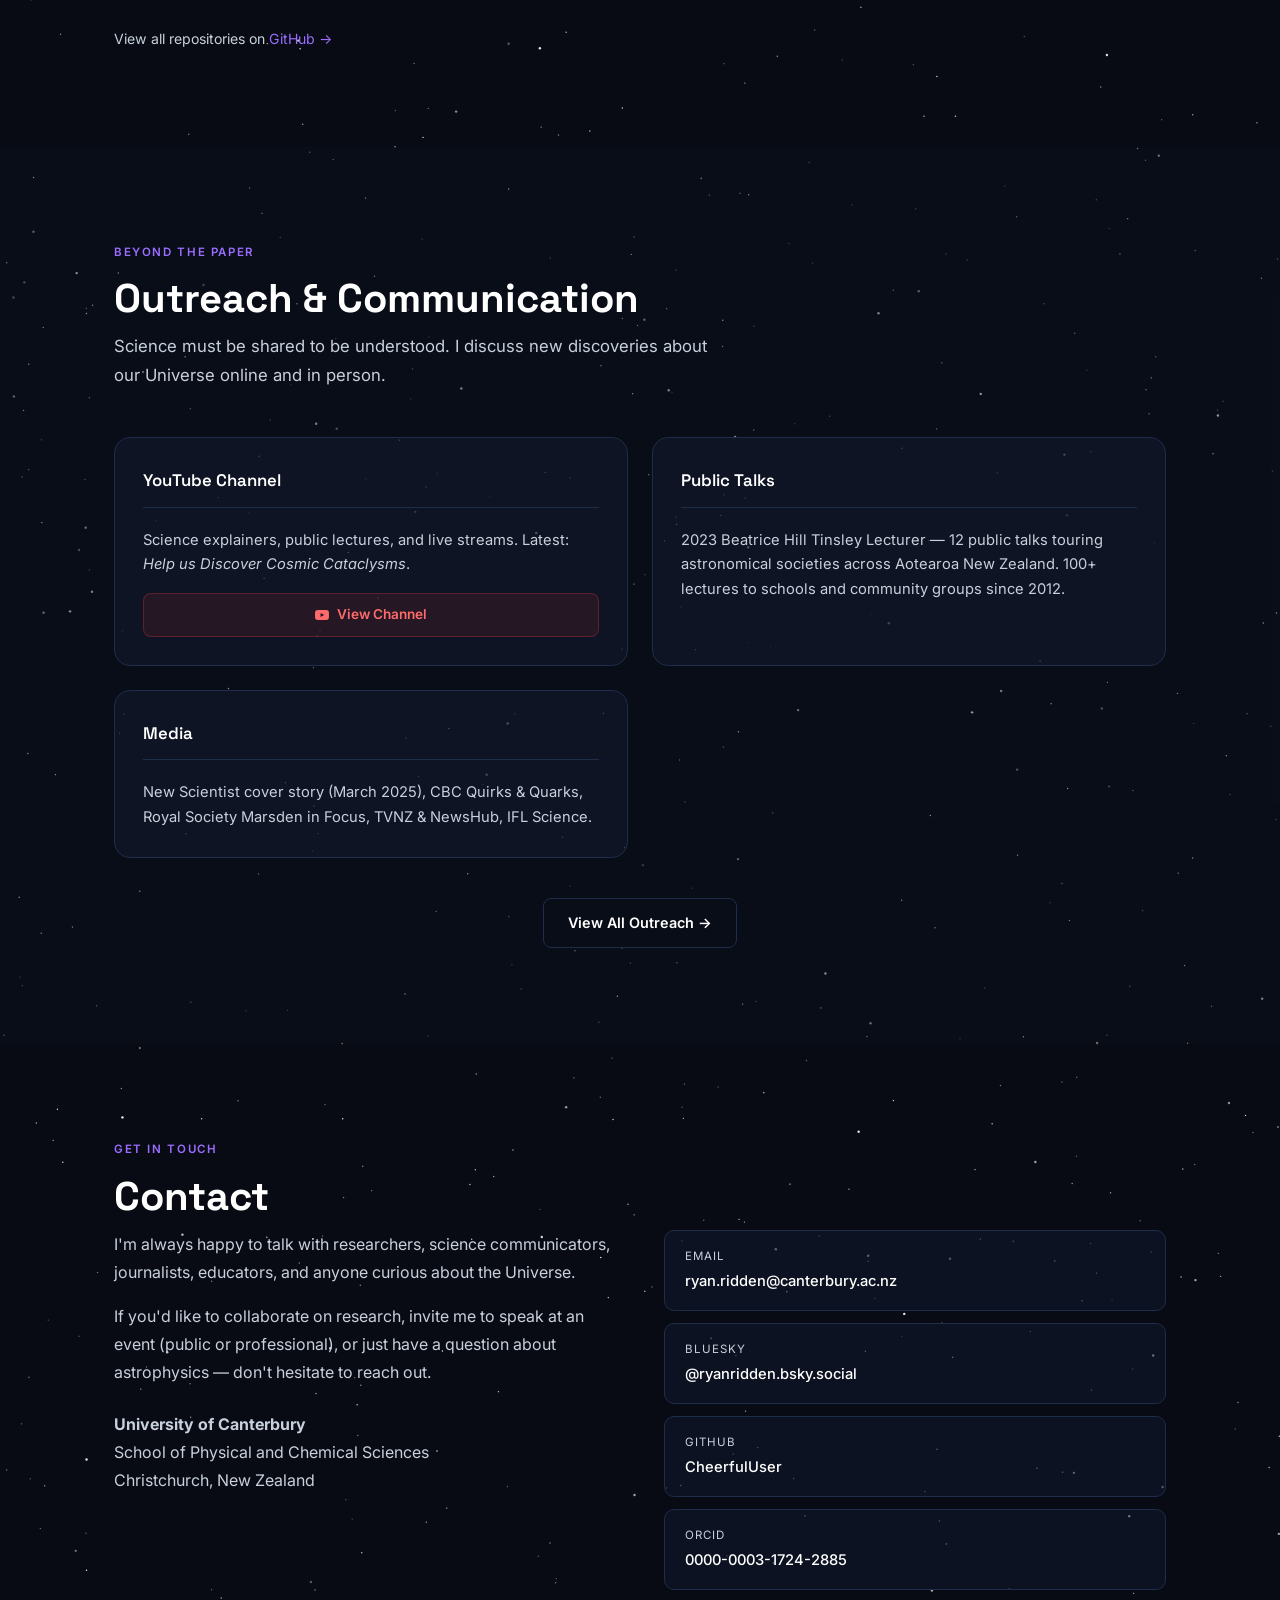
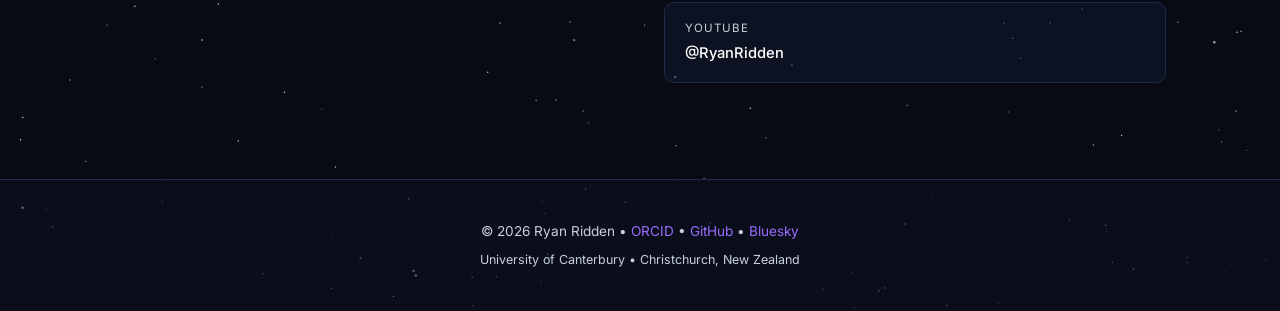
==== commit 26c6ac10: "Comment out Rutherford fellow hero badge on homepage" ====
--- a/index.html
+++ b/index.html
@@ -41,7 +41,7 @@
     <div class="stars"></div>
     <div class="hero-glow"></div>
     <div class="hero-content container">
-        <div class="hero-badge">Rutherford Postdoctoral Fellow &mdash; University of Canterbury</div>
+        <!-- <div class="hero-badge">Rutherford Postdoctoral Fellow &mdash; University of Canterbury</div> -->
         <h1 class="hero-name">Ryan <span class="highlight">Ridden</span></h1>
         <p class="hero-title">Astrophysicist &bull; Time-Domain Astronomer &bull; Open-Source Developer</p>
         <p class="hero-description">
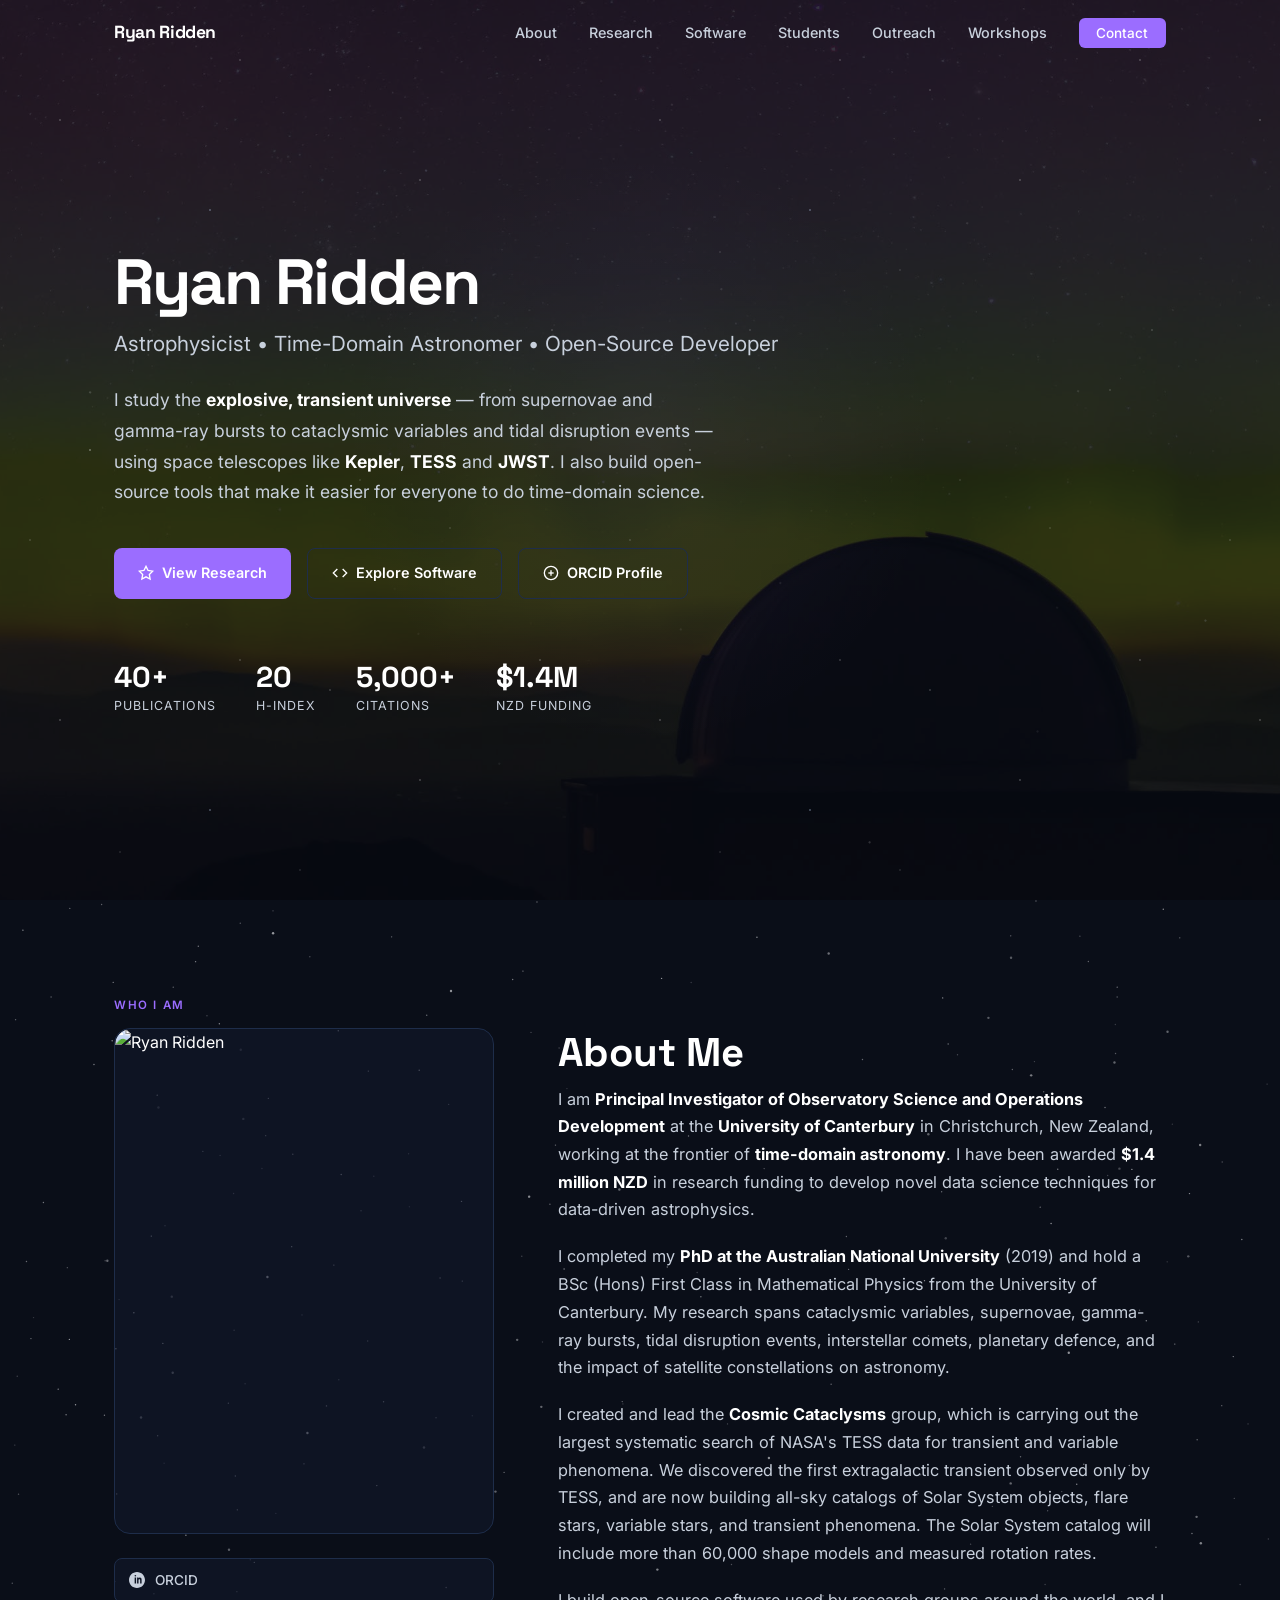
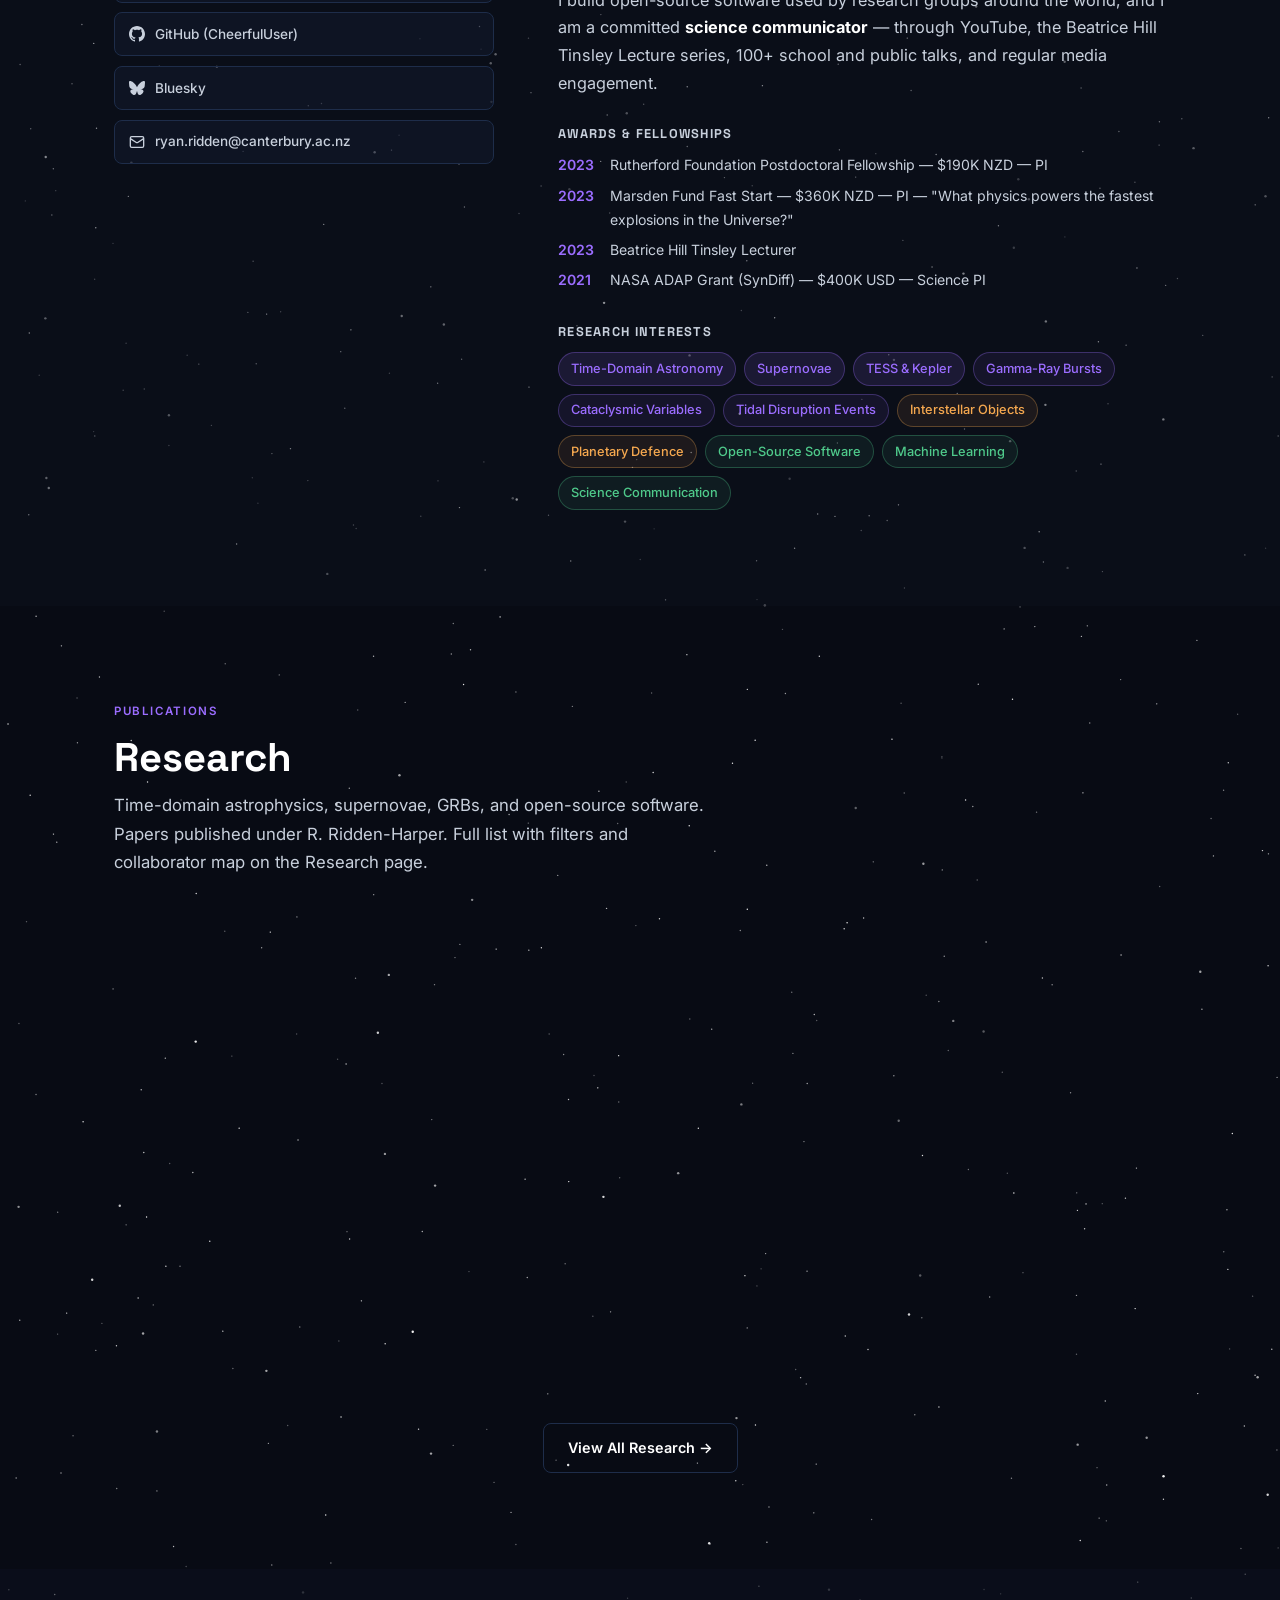
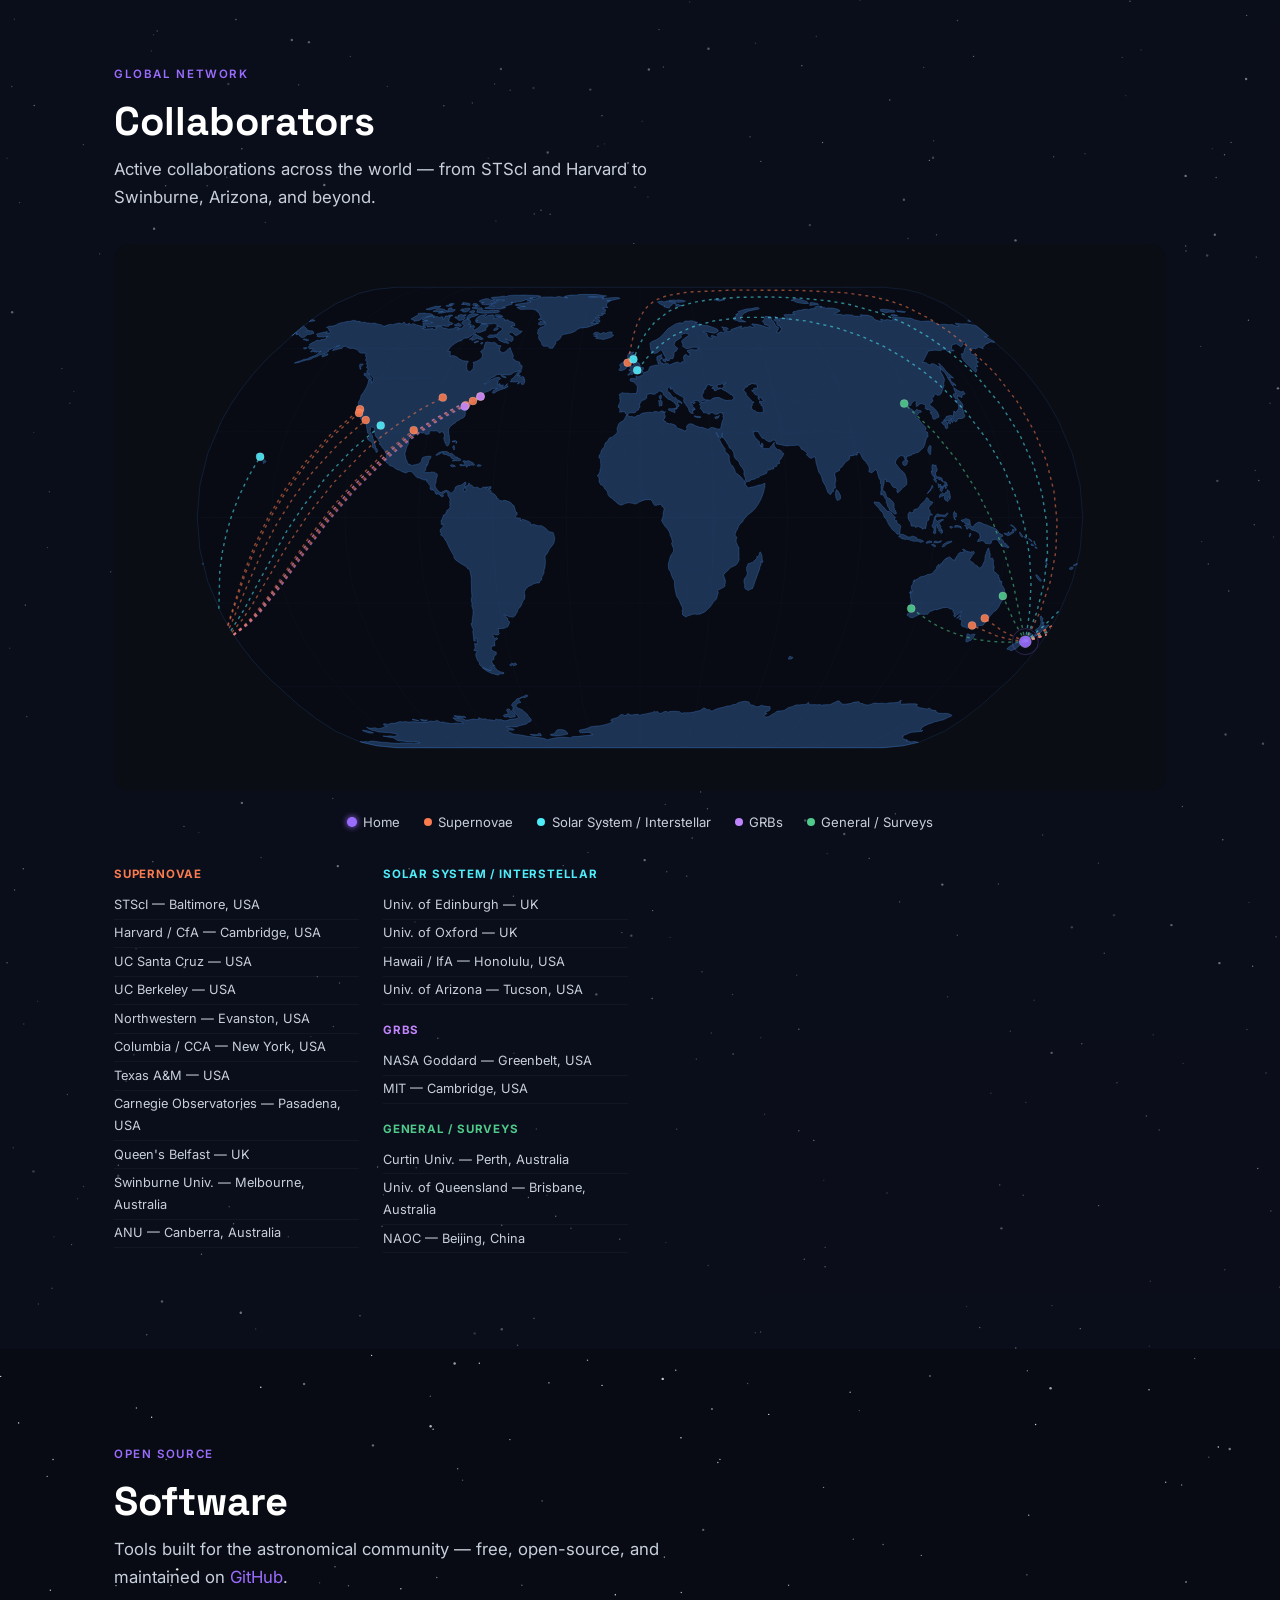
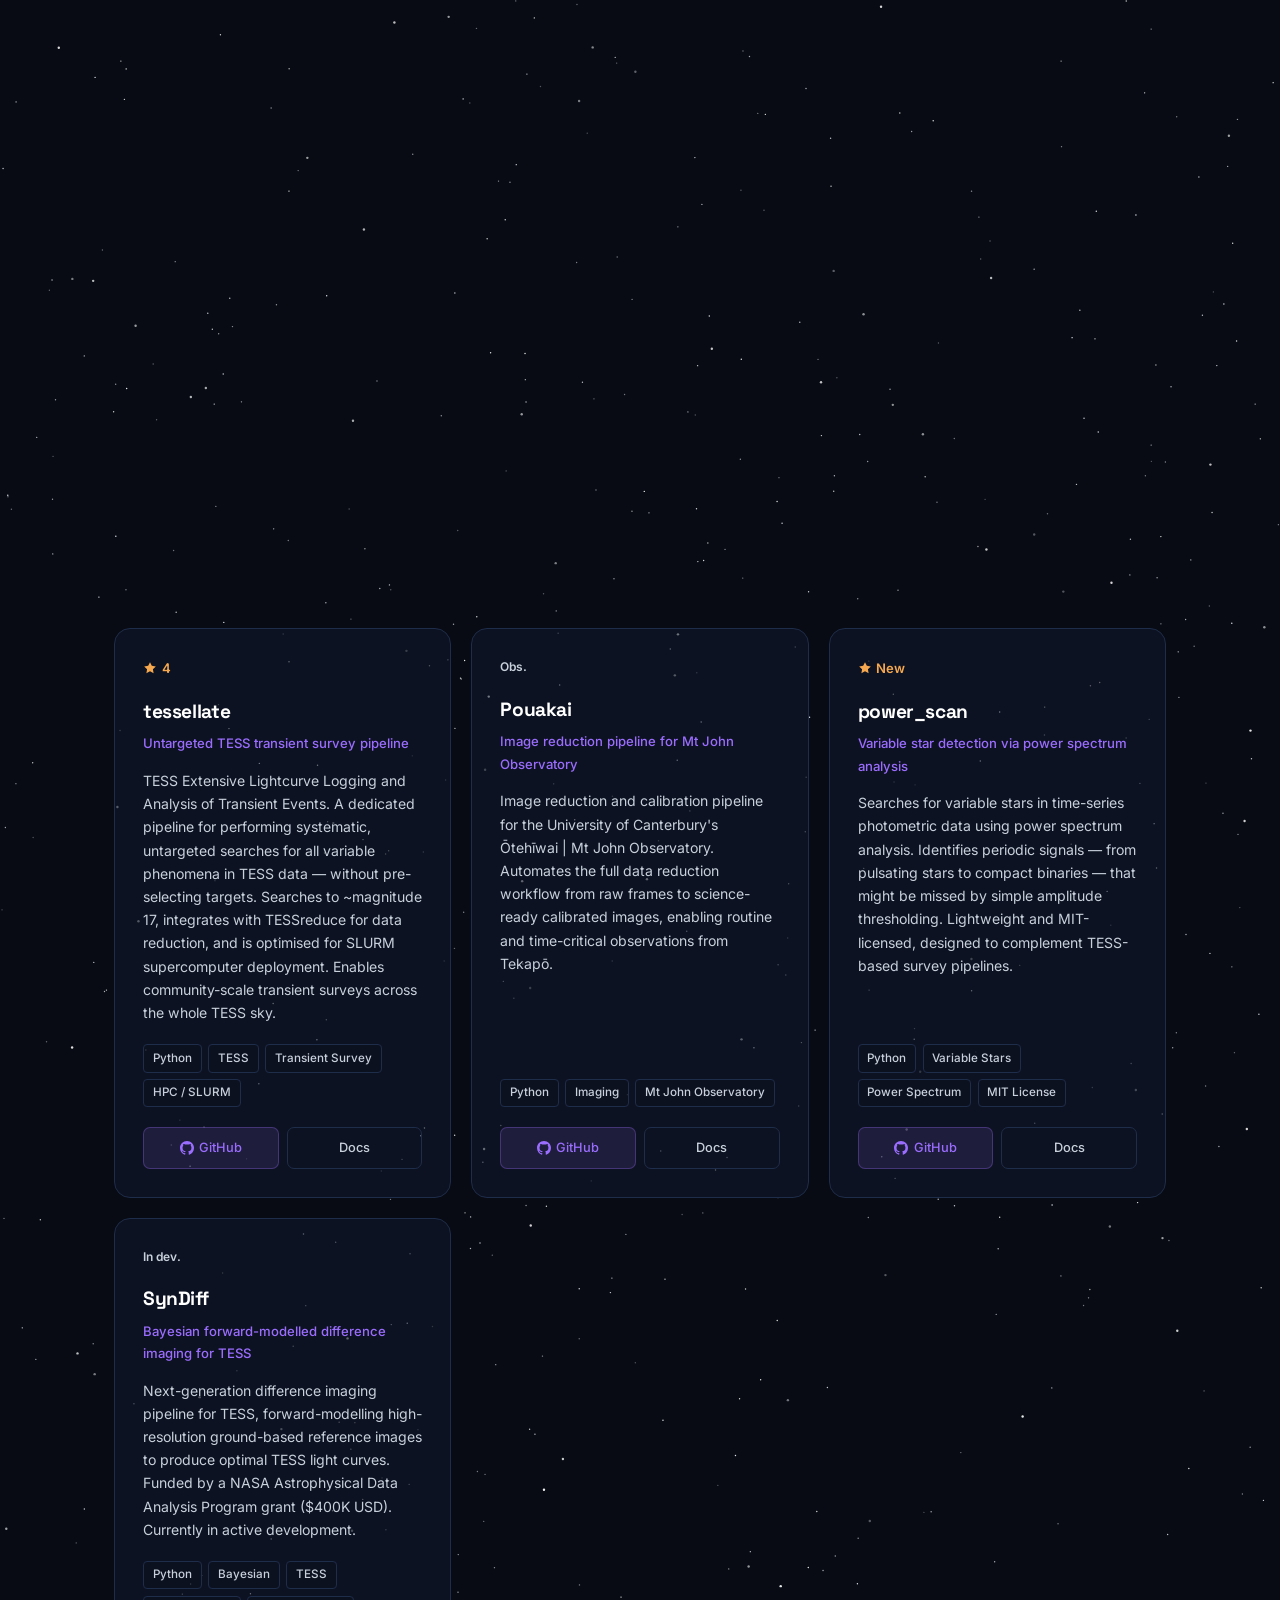
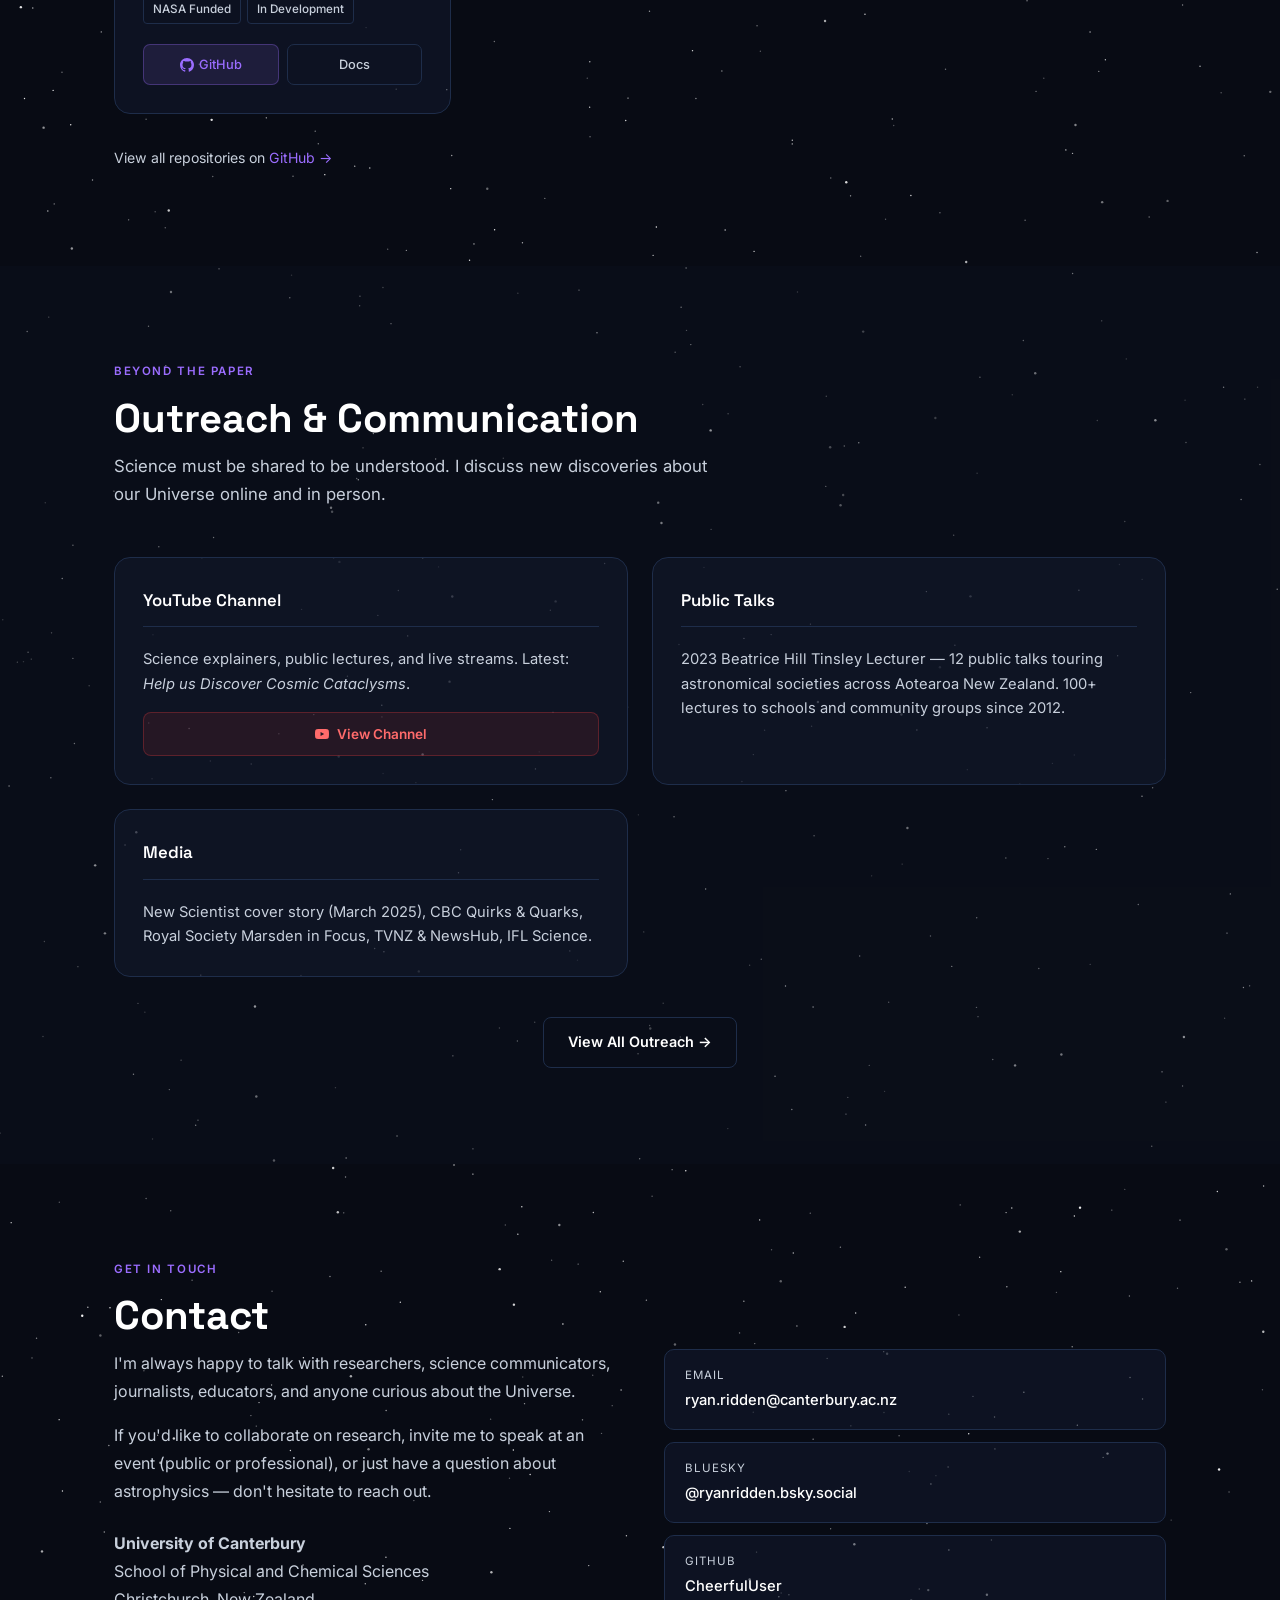
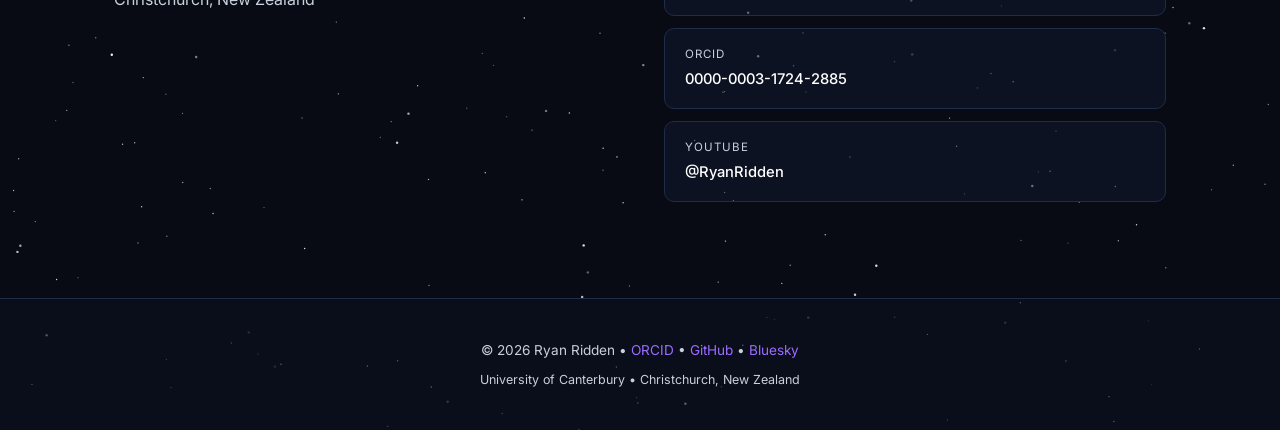
==== commit acb5e0a5: "Update role, Cosmic Cataclysms, group and collaborators - State current role as PI of Observatory Sc" ====
--- a/index.html
+++ b/index.html
@@ -3,7 +3,7 @@
 <head>
     <meta charset="UTF-8">
     <meta name="viewport" content="width=device-width, initial-scale=1.0">
-    <meta name="description" content="Ryan Ridden — Astrophysicist at the University of Canterbury specialising in time-domain astronomy, supernovae, and open-source astronomical software.">
+    <meta name="description" content="Ryan Ridden — PI of Observatory Science and Operations Development at the University of Canterbury and leader of the Cosmic Cataclysms TESS survey, specialising in time-domain astronomy, supernovae, and open-source astronomical software.">
     <title>Ryan Ridden | Astrophysicist</title>
     <link rel="preconnect" href="https://fonts.googleapis.com">
     <link rel="preconnect" href="https://fonts.gstatic.com" crossorigin>
@@ -41,7 +41,7 @@
     <div class="stars"></div>
     <div class="hero-glow"></div>
     <div class="hero-content container">
-        <!-- <div class="hero-badge">Rutherford Postdoctoral Fellow &mdash; University of Canterbury</div> -->
+        <!-- <div class="hero-badge">PI, Observatory Science &amp; Operations Development &mdash; University of Canterbury</div> -->
         <h1 class="hero-name">Ryan <span class="highlight">Ridden</span></h1>
         <p class="hero-title">Astrophysicist &bull; Time-Domain Astronomer &bull; Open-Source Developer</p>
         <p class="hero-description">
@@ -94,7 +94,7 @@
         <div class="about-grid">
             <div class="about-photo-block">
                 <div class="about-photo">
-                    <img src="/assets/ryan.jpg" alt="Ryan Ridden-Harper">
+                    <img src="/assets/ryan.jpg" alt="Ryan Ridden">
                 </div>
                 <div class="about-links">
                     <a href="https://orcid.org/0000-0003-1724-2885" target="_blank" rel="noopener" class="about-link">
@@ -119,7 +119,7 @@
             <div class="about-bio">
                 <h2 class="section-title">About Me</h2>
                 <p>
-                    I am a <strong>Rutherford Postdoctoral Research Fellow</strong> at the
+                    I am <strong>Principal Investigator of Observatory Science and Operations Development</strong> at the
                     <strong>University of Canterbury</strong> in Christchurch, New Zealand, working at the frontier of
                     <strong>time-domain astronomy</strong>. I have been awarded <strong>$1.4 million NZD</strong> in
                     research funding to develop novel data science techniques for data-driven astrophysics.
@@ -131,7 +131,7 @@
                     interstellar comets, planetary defence, and the impact of satellite constellations on astronomy.
                 </p>
                 <p>
-                    I founded the <strong>Cosmic Cataclysms</strong> international collaboration to search for fast explosions in images from NASA's TESS space telescope. With this search we will discover new phenomena in the Universe and build AI models for processing the information.
+                    I created and lead the <strong>Cosmic Cataclysms</strong> group, which is carrying out the largest systematic search of NASA's TESS data for transient and variable phenomena. We discovered the first extragalactic transient observed only by TESS, and are now building all-sky catalogs of Solar System objects, flare stars, variable stars, and transient phenomena. The Solar System catalog will include more than 60,000 shape models and measured rotation rates.
                 </p>
                 <p>
                     I build open-source software used by research groups around the world, and I am a committed
@@ -144,11 +144,11 @@
                     <div style="display:flex; flex-direction:column; gap:0.4rem;">
                         <div style="display:flex; gap:0.75rem; align-items:baseline; font-size:0.88rem;">
                             <span style="color:var(--accent); font-weight:600; min-width:2.5rem;">2023</span>
-                            <span style="color:var(--muted);">Rutherford Foundation Postdoctoral Fellowship &mdash; $190K NZD</span>
+                            <span style="color:var(--muted);">Rutherford Foundation Postdoctoral Fellowship &mdash; $190K NZD &mdash; PI</span>
                         </div>
                         <div style="display:flex; gap:0.75rem; align-items:baseline; font-size:0.88rem;">
                             <span style="color:var(--accent); font-weight:600; min-width:2.5rem;">2023</span>
-                            <span style="color:var(--muted);">Marsden Fund Fast Start &mdash; $360K NZD &mdash; "What physics powers the fastest explosions in the Universe?"</span>
+                            <span style="color:var(--muted);">Marsden Fund Fast Start &mdash; $360K NZD &mdash; PI &mdash; "What physics powers the fastest explosions in the Universe?"</span>
                         </div>
                         <div style="display:flex; gap:0.75rem; align-items:baseline; font-size:0.88rem;">
                             <span style="color:var(--accent); font-weight:600; min-width:2.5rem;">2023</span>
@@ -156,7 +156,7 @@
                         </div>
                         <div style="display:flex; gap:0.75rem; align-items:baseline; font-size:0.88rem;">
                             <span style="color:var(--accent); font-weight:600; min-width:2.5rem;">2021</span>
-                            <span style="color:var(--muted);">NASA ADAP Grant (SynDiff) &mdash; $400K USD</span>
+                            <span style="color:var(--muted);">NASA ADAP Grant (SynDiff) &mdash; $400K USD &mdash; Science PI</span>
                         </div>
                     </div>
                 </div>
@@ -191,7 +191,7 @@
         <h2 class="section-title">Research</h2>
         <p class="section-subtitle">
             Time-domain astrophysics, supernovae, GRBs, and open-source software.
-            Full list with filters and collaborator map on the Research page.
+            Papers published under R. Ridden-Harper. Full list with filters and collaborator map on the Research page.
         </p>
 
         <div class="recent-pub-teaser">
@@ -231,7 +231,7 @@
                     <span class="pub-journal">Astrophysical Journal</span>
                     <span class="pub-year">2026</span>
                 </div>
-                <p class="pub-summary">The first superluminous Type IIn supernova caught on the rise with TESS — led by PhD student Zac Lane, with a 3.3&sigma; coincidence with X-ray transient GRB191117A pointing to shock breakout from a luminous blue variable progenitor.</p>
+                <p class="pub-summary">The first superluminous Type IIn supernova caught on the rise with TESS — led by then-PhD student Zac Lane, with a 3.3&sigma; coincidence with X-ray transient GRB191117A pointing to shock breakout from a luminous blue variable progenitor.</p>
                 <div class="pub-footer">
                     <span class="pub-authors">Lane, Z. G., Ridden-Harper, R. et al.</span>
                     <div class="pub-links"><a href="https://doi.org/10.3847/1538-4357/ae6245" target="_blank" rel="noopener" class="pub-link">DOI</a> <a href="https://arxiv.org/abs/2511.15975" target="_blank" rel="noopener" class="pub-link">arXiv</a></div>
@@ -319,6 +319,7 @@
                 <div class="collab-inst-heading" style="color:#4fecf9;">Solar System / Interstellar</div>
                 <ul class="collab-inst-list">
                     <li>Univ. of Edinburgh &mdash; UK</li>
+                    <li>Univ. of Oxford &mdash; UK</li>
                     <li>Hawaii / IfA &mdash; Honolulu, USA</li>
                     <li>Univ. of Arizona &mdash; Tucson, USA</li>
                 </ul>
@@ -331,6 +332,7 @@
                 <ul class="collab-inst-list">
                     <li>Curtin Univ. &mdash; Perth, Australia</li>
                     <li>Univ. of Queensland &mdash; Brisbane, Australia</li>
+                    <li>NAOC &mdash; Beijing, China</li>
                 </ul>
             </div>
         </div>
